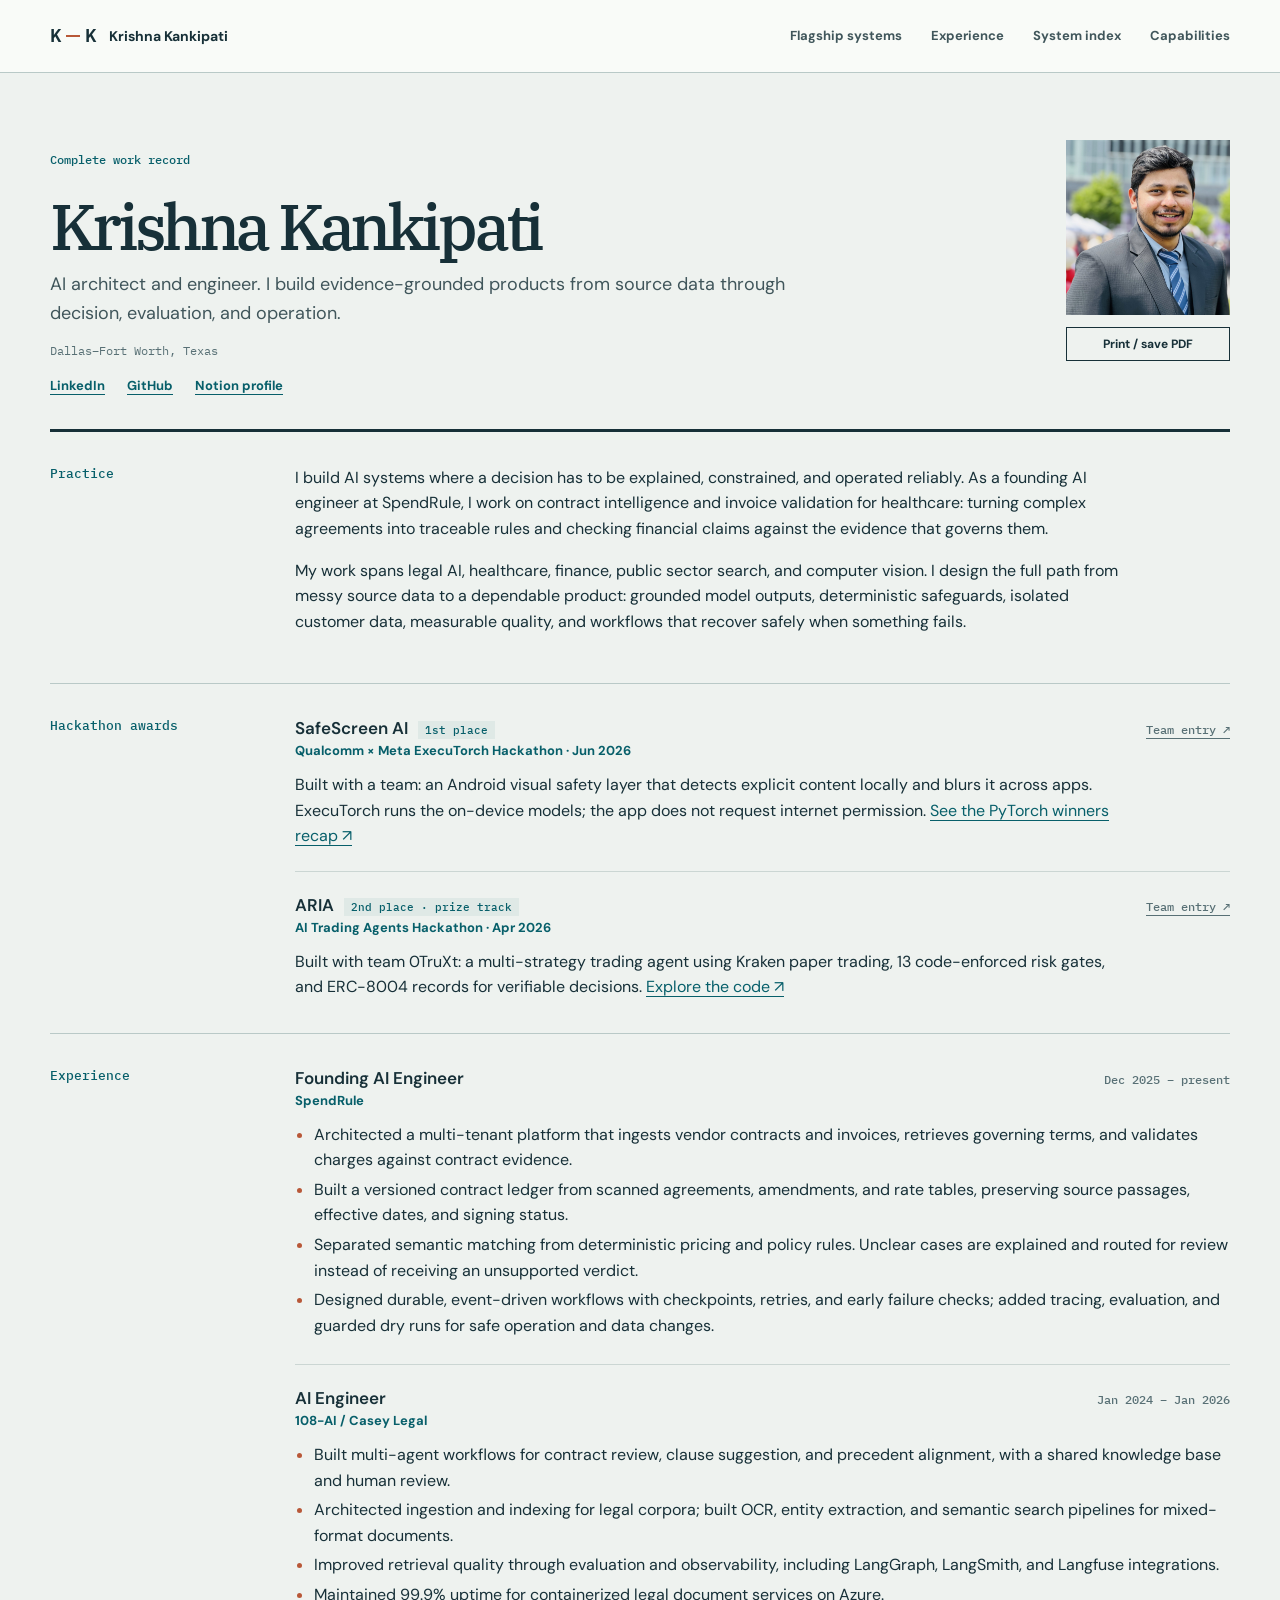
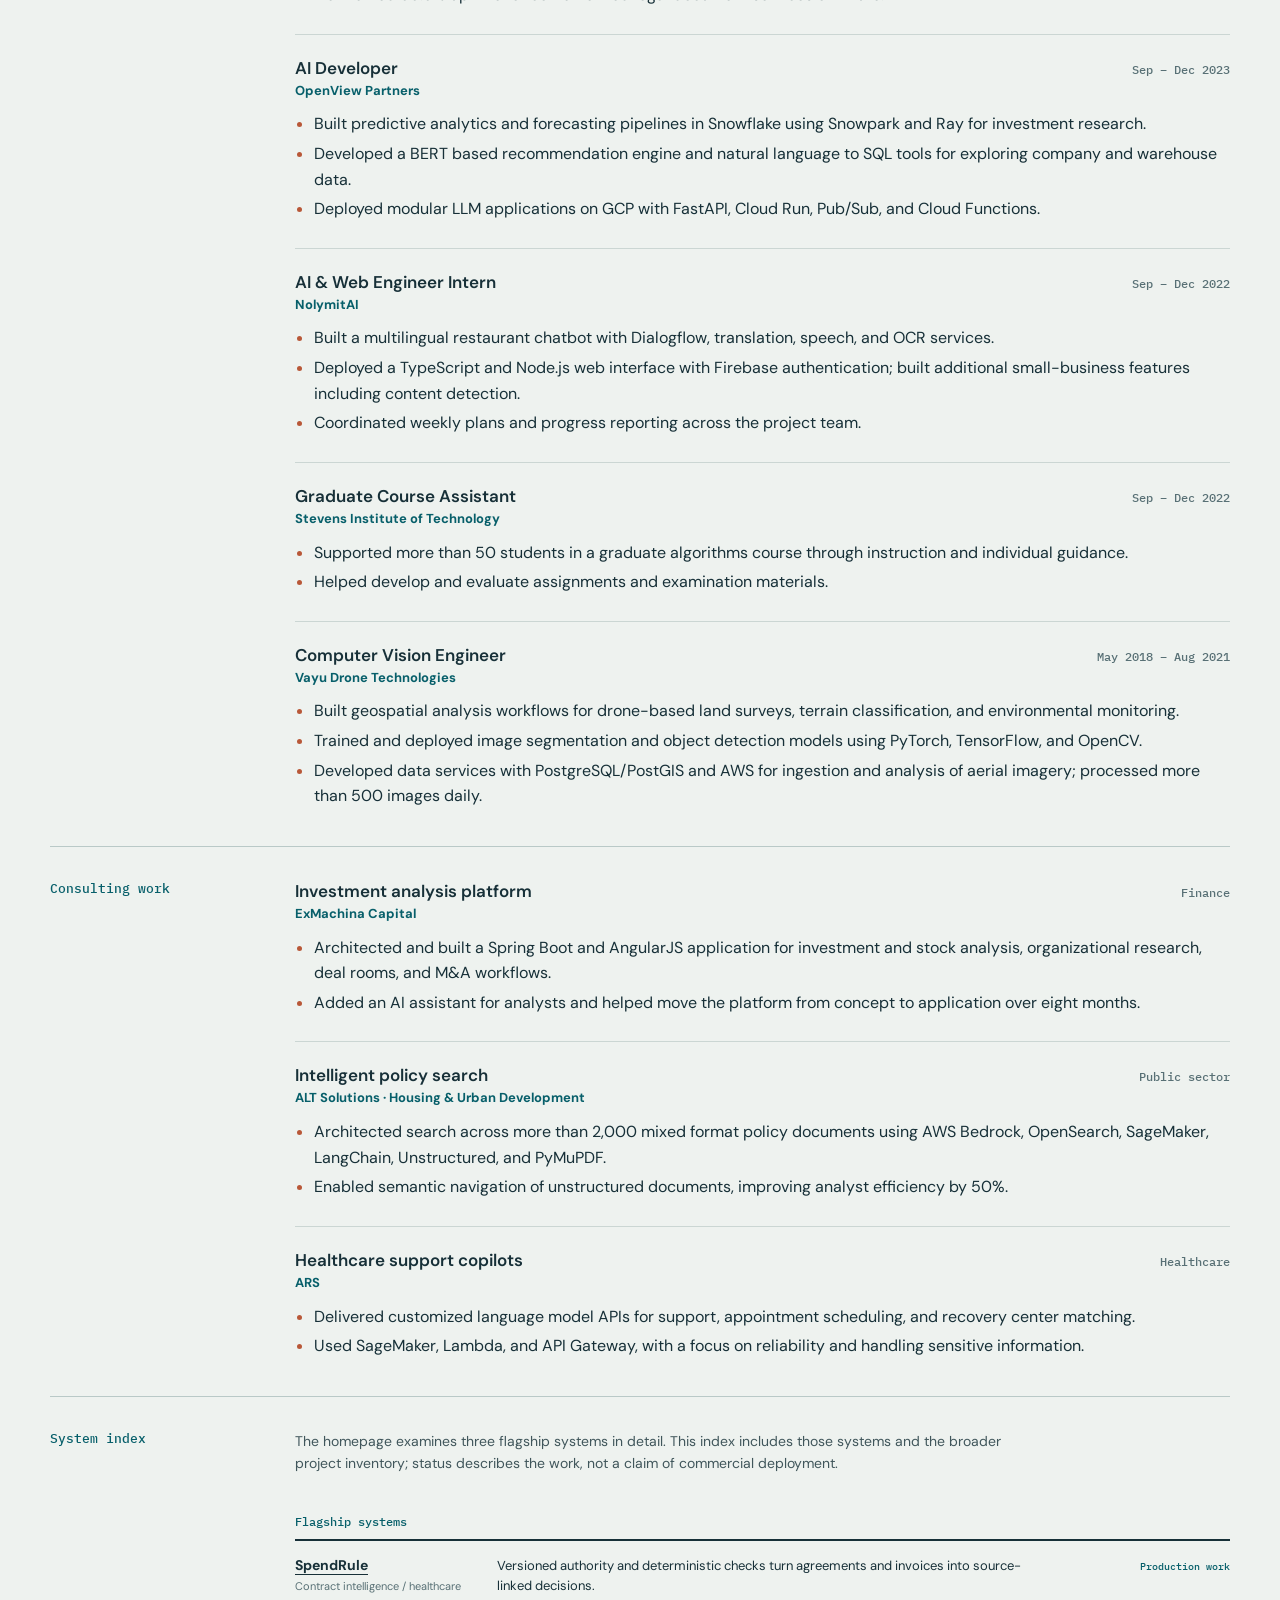
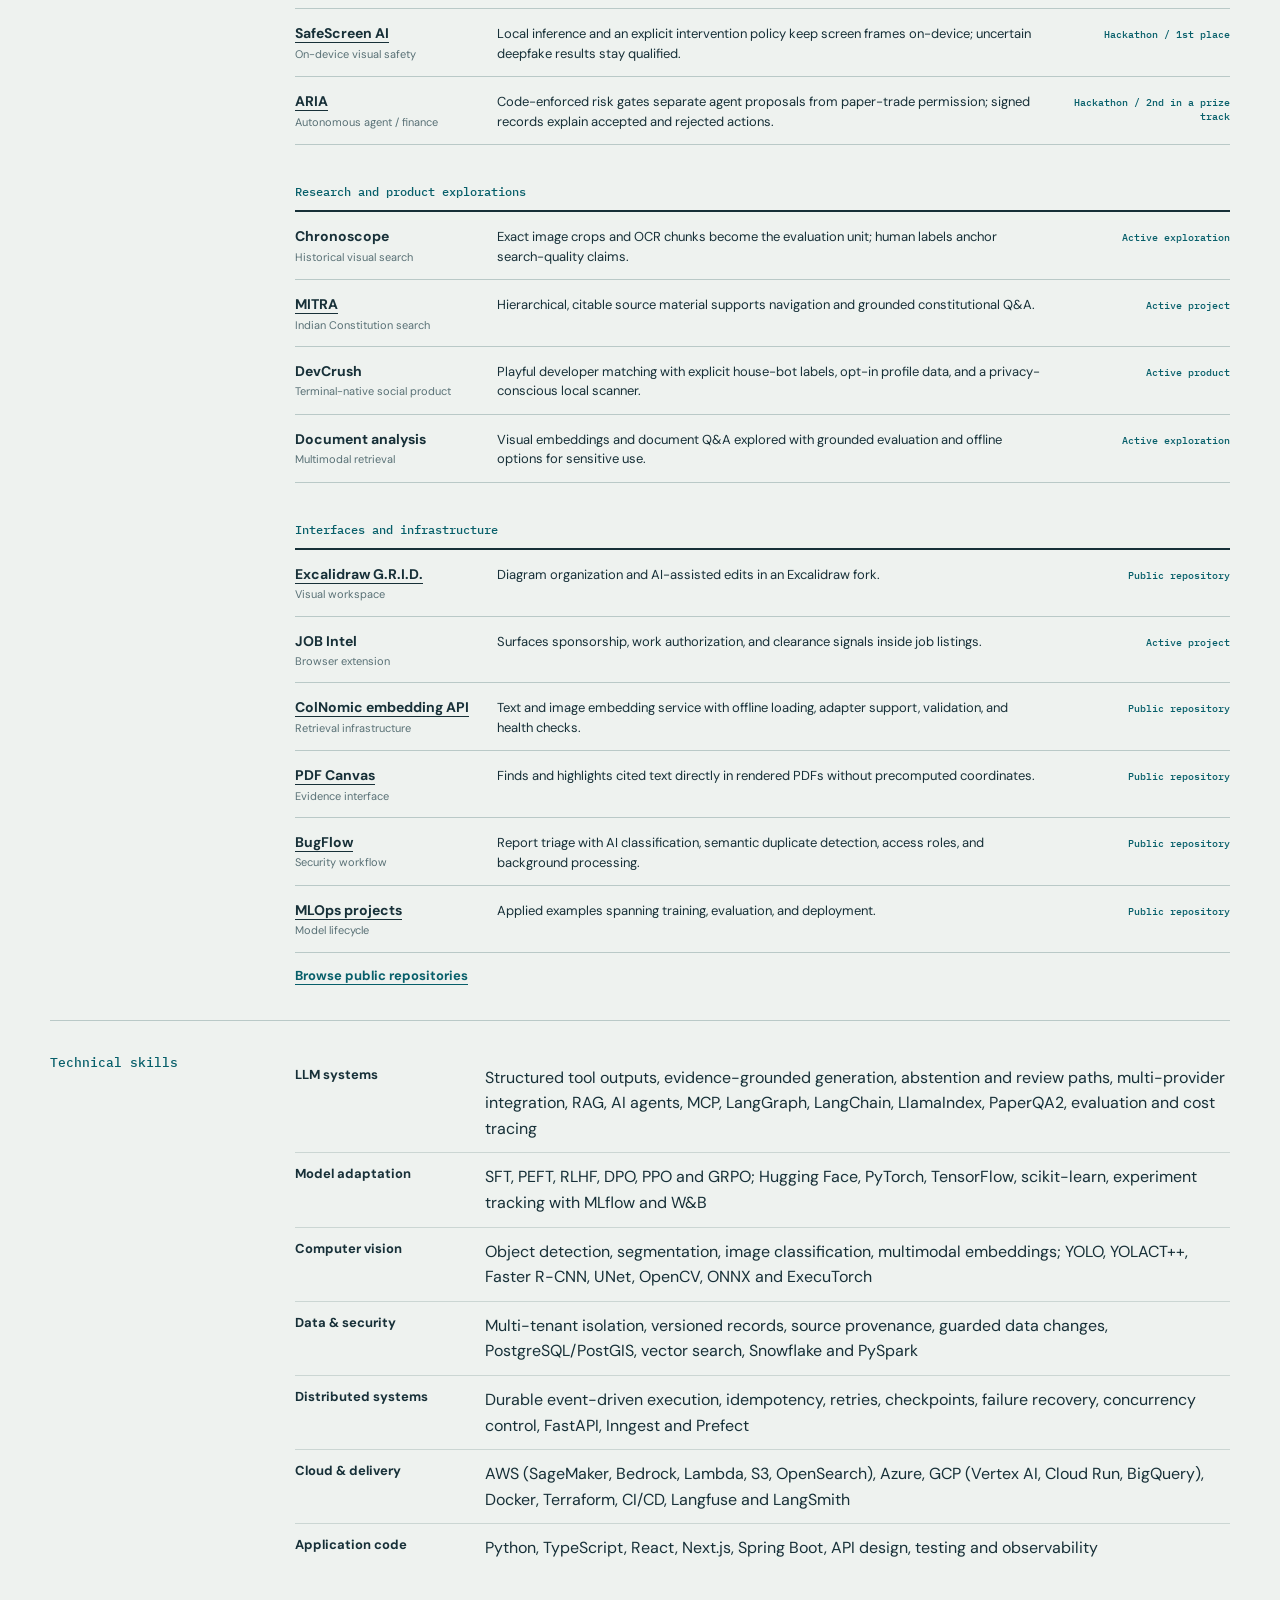
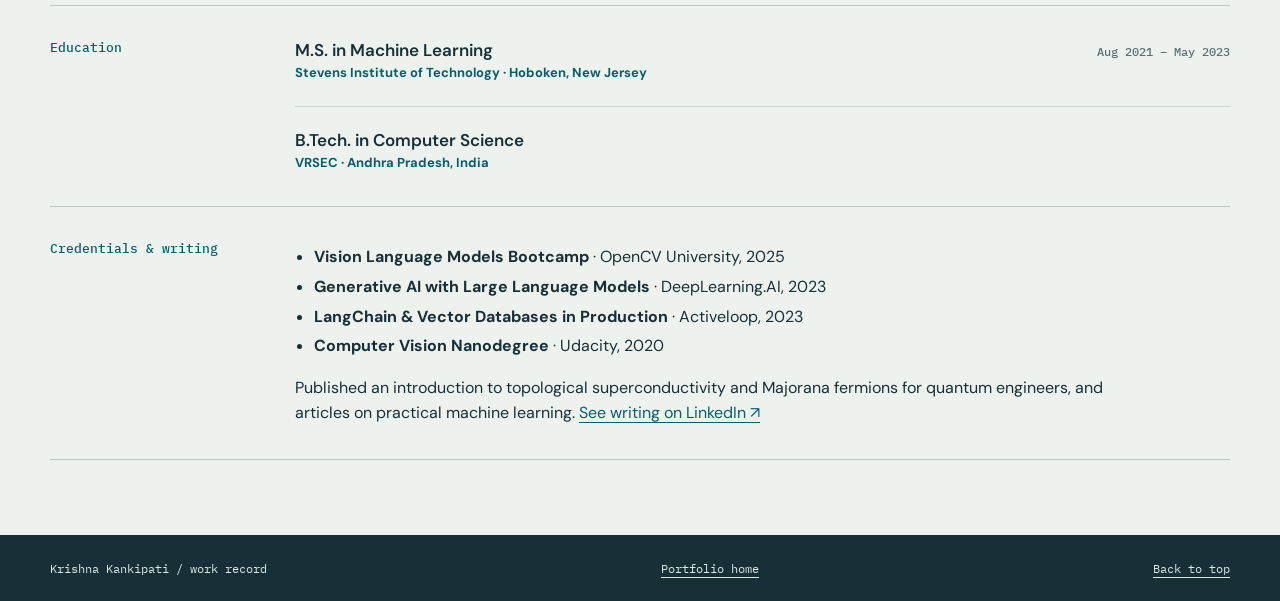
==== cv.html @ 7d02ada3 "Redesign portfolio as AI systems dossiers" ====
<!doctype html>
<html lang="en">
<head>
  <meta charset="utf-8"><meta name="viewport" content="width=device-width,initial-scale=1">
  <meta name="description" content="Krishna Kankipati — complete work record: experience, systems, skills, and education.">
  <title>Krishna Kankipati — work record</title>
  <link rel="icon" href="assets/favicon.svg" type="image/svg+xml">
  <link rel="preconnect" href="https://fonts.googleapis.com"><link rel="preconnect" href="https://fonts.gstatic.com" crossorigin>
  <link href="https://fonts.googleapis.com/css2?family=DM+Sans:wght@400;500;600;700&family=IBM+Plex+Mono:wght@400;500;600&family=IBM+Plex+Serif:wght@400;500;600&display=swap" rel="stylesheet">
  <link rel="stylesheet" href="styles.css">
</head>
<body class="site-cv">
  <a class="skip-link" href="#main">Skip to record</a>
  <header class="site-header"><div class="container header-row"><a class="site-mark" href="index.html" aria-label="Krishna Kankipati, home"><span class="mark-symbol">K<span class="mark-rule"></span>K</span><span>Krishna Kankipati</span></a><nav aria-label="Record navigation"><a href="index.html#systems">Flagship systems</a><a href="#experience">Experience</a><a href="#projects">System index</a><a href="#skills">Capabilities</a></nav></div></header>
  <main id="main" class="container cv">
    <header class="cv-header">
      <div class="cv-title-block"><p class="section-marker">Complete work record</p><h1>Krishna Kankipati</h1><p class="cv-subtitle">AI architect and engineer. I build evidence-grounded products from source data through decision, evaluation, and operation.</p><p class="location">Dallas–Fort Worth, Texas</p></div>
      <div class="cv-identity"><img class="portrait" src="assets/krishna-headshot.jpg" alt="Krishna Kankipati" width="1311" height="1400"><button class="print-button" type="button" onclick="window.print()">Print / save PDF</button></div>
      <div class="contact-links" aria-label="Profile links"><a href="https://www.linkedin.com/in/krishnacse/" target="_blank" rel="noopener noreferrer">LinkedIn</a><a href="https://github.com/Krishna2709" target="_blank" rel="noopener noreferrer">GitHub</a><a href="https://sharp-orbit-352.notion.site/Hi-there-I-am-Krishna-Kankipati-265320b3ca8d81618759cb94e03307bf" target="_blank" rel="noopener noreferrer">Notion profile</a></div>
    </header>
    <section class="cv-section summary" aria-labelledby="profile-heading"><h2 id="profile-heading">Practice</h2><div class="section-body"><p>I build AI systems where a decision has to be explained, constrained, and operated reliably. As a founding AI engineer at SpendRule, I work on contract intelligence and invoice validation for healthcare: turning complex agreements into traceable rules and checking financial claims against the evidence that governs them.</p><p>My work spans legal AI, healthcare, finance, public sector search, and computer vision. I design the full path from messy source data to a dependable product: grounded model outputs, deterministic safeguards, isolated customer data, measurable quality, and workflows that recover safely when something fails.</p></div></section>
    <section class="cv-section" id="awards" aria-labelledby="awards-heading"><h2 id="awards-heading">Hackathon awards</h2><div class="section-body">
      <article class="entry award"><div class="entry-head"><div><h3>SafeScreen AI <span class="award-rank">1st place</span></h3><p class="organization">Qualcomm × Meta ExecuTorch Hackathon · Jun 2026</p></div><a class="entry-type" href="https://lablab.ai/ai-hackathons/qualcomm-x-meta-executorch-hackathon/safescreen-ai" target="_blank" rel="noopener noreferrer">Team entry ↗</a></div><p>Built with a team: an Android visual safety layer that detects explicit content locally and blurs it across apps. ExecuTorch runs the on-device models; the app does not request internet permission. <a href="https://pytorch.org/blog/building-the-future-of-on-device-ai-at-the-executorch-hackathon/" target="_blank" rel="noopener noreferrer">See the PyTorch winners recap ↗</a></p></article>
      <article class="entry award"><div class="entry-head"><div><h3>ARIA <span class="award-rank">2nd place · prize track</span></h3><p class="organization">AI Trading Agents Hackathon · Apr 2026</p></div><a class="entry-type" href="https://lablab.ai/ai-hackathons/ai-trading-agents/0truxt" target="_blank" rel="noopener noreferrer">Team entry ↗</a></div><p>Built with team 0TruXt: a multi-strategy trading agent using Kraken paper trading, 13 code-enforced risk gates, and ERC-8004 records for verifiable decisions. <a href="https://github.com/Krishna2709/project-aria" target="_blank" rel="noopener noreferrer">Explore the code ↗</a></p></article>
    </div></section>
    <section class="cv-section" id="experience" aria-labelledby="experience-heading"><h2 id="experience-heading">Experience</h2><div class="section-body">
      <article class="entry"><div class="entry-head"><div><h3>Founding AI Engineer</h3><p class="organization">SpendRule</p></div><time>Dec 2025 – present</time></div><ul><li>Architected a multi-tenant platform that ingests vendor contracts and invoices, retrieves governing terms, and validates charges against contract evidence.</li><li>Built a versioned contract ledger from scanned agreements, amendments, and rate tables, preserving source passages, effective dates, and signing status.</li><li>Separated semantic matching from deterministic pricing and policy rules. Unclear cases are explained and routed for review instead of receiving an unsupported verdict.</li><li>Designed durable, event-driven workflows with checkpoints, retries, and early failure checks; added tracing, evaluation, and guarded dry runs for safe operation and data changes.</li></ul></article>
      <article class="entry"><div class="entry-head"><div><h3>AI Engineer</h3><p class="organization">108-AI / Casey Legal</p></div><time>Jan 2024 – Jan 2026</time></div><ul><li>Built multi-agent workflows for contract review, clause suggestion, and precedent alignment, with a shared knowledge base and human review.</li><li>Architected ingestion and indexing for legal corpora; built OCR, entity extraction, and semantic search pipelines for mixed-format documents.</li><li>Improved retrieval quality through evaluation and observability, including LangGraph, LangSmith, and Langfuse integrations.</li><li>Maintained 99.9% uptime for containerized legal document services on Azure.</li></ul></article>
      <article class="entry"><div class="entry-head"><div><h3>AI Developer</h3><p class="organization">OpenView Partners</p></div><time>Sep – Dec 2023</time></div><ul><li>Built predictive analytics and forecasting pipelines in Snowflake using Snowpark and Ray for investment research.</li><li>Developed a BERT based recommendation engine and natural language to SQL tools for exploring company and warehouse data.</li><li>Deployed modular LLM applications on GCP with FastAPI, Cloud Run, Pub/Sub, and Cloud Functions.</li></ul></article>
      <article class="entry"><div class="entry-head"><div><h3>AI &amp; Web Engineer Intern</h3><p class="organization">NolymitAI</p></div><time>Sep – Dec 2022</time></div><ul><li>Built a multilingual restaurant chatbot with Dialogflow, translation, speech, and OCR services.</li><li>Deployed a TypeScript and Node.js web interface with Firebase authentication; built additional small-business features including content detection.</li><li>Coordinated weekly plans and progress reporting across the project team.</li></ul></article>
      <article class="entry"><div class="entry-head"><div><h3>Graduate Course Assistant</h3><p class="organization">Stevens Institute of Technology</p></div><time>Sep – Dec 2022</time></div><ul><li>Supported more than 50 students in a graduate algorithms course through instruction and individual guidance.</li><li>Helped develop and evaluate assignments and examination materials.</li></ul></article>
      <article class="entry"><div class="entry-head"><div><h3>Computer Vision Engineer</h3><p class="organization">Vayu Drone Technologies</p></div><time>May 2018 – Aug 2021</time></div><ul><li>Built geospatial analysis workflows for drone-based land surveys, terrain classification, and environmental monitoring.</li><li>Trained and deployed image segmentation and object detection models using PyTorch, TensorFlow, and OpenCV.</li><li>Developed data services with PostgreSQL/PostGIS and AWS for ingestion and analysis of aerial imagery; processed more than 500 images daily.</li></ul></article>
    </div></section>
    <section class="cv-section" id="consulting" aria-labelledby="consulting-heading"><h2 id="consulting-heading">Consulting work</h2><div class="section-body">
      <article class="entry"><div class="entry-head"><div><h3>Investment analysis platform</h3><p class="organization">ExMachina Capital</p></div><span class="entry-type">Finance</span></div><ul><li>Architected and built a Spring Boot and AngularJS application for investment and stock analysis, organizational research, deal rooms, and M&amp;A workflows.</li><li>Added an AI assistant for analysts and helped move the platform from concept to application over eight months.</li></ul></article>
      <article class="entry"><div class="entry-head"><div><h3>Intelligent policy search</h3><p class="organization">ALT Solutions · Housing &amp; Urban Development</p></div><span class="entry-type">Public sector</span></div><ul><li>Architected search across more than 2,000 mixed format policy documents using AWS Bedrock, OpenSearch, SageMaker, LangChain, Unstructured, and PyMuPDF.</li><li>Enabled semantic navigation of unstructured documents, improving analyst efficiency by 50%.</li></ul></article>
      <article class="entry"><div class="entry-head"><div><h3>Healthcare support copilots</h3><p class="organization">ARS</p></div><span class="entry-type">Healthcare</span></div><ul><li>Delivered customized language model APIs for support, appointment scheduling, and recovery center matching.</li><li>Used SageMaker, Lambda, and API Gateway, with a focus on reliability and handling sensitive information.</li></ul></article>
    </div></section>
    <section class="cv-section inventory-section" id="projects" aria-labelledby="projects-heading"><h2 id="projects-heading">System index</h2><div class="section-body"><p class="inventory-intro">The homepage examines three flagship systems in detail. This index includes those systems and the broader project inventory; status describes the work, not a claim of commercial deployment.</p>
      <div class="inventory-group"><h3>Flagship systems</h3>
        <div class="inventory-row"><div><a href="index.html#spendrule">SpendRule</a><small>Contract intelligence / healthcare</small></div><p>Versioned authority and deterministic checks turn agreements and invoices into source-linked decisions.</p><span>Production work</span></div>
        <div class="inventory-row"><div><a href="index.html#safescreen">SafeScreen AI</a><small>On-device visual safety</small></div><p>Local inference and an explicit intervention policy keep screen frames on-device; uncertain deepfake results stay qualified.</p><span>Hackathon / 1st place</span></div>
        <div class="inventory-row"><div><a href="index.html#aria">ARIA</a><small>Autonomous agent / finance</small></div><p>Code-enforced risk gates separate agent proposals from paper-trade permission; signed records explain accepted and rejected actions.</p><span>Hackathon / 2nd in a prize track</span></div>
      </div>
      <div class="inventory-group"><h3>Research and product explorations</h3>
        <div class="inventory-row"><div><strong>Chronoscope</strong><small>Historical visual search</small></div><p>Exact image crops and OCR chunks become the evaluation unit; human labels anchor search-quality claims.</p><span>Active exploration</span></div>
        <div class="inventory-row"><div><a href="https://mitra-platform.netlify.app/" target="_blank" rel="noopener noreferrer">MITRA</a><small>Indian Constitution search</small></div><p>Hierarchical, citable source material supports navigation and grounded constitutional Q&amp;A.</p><span>Active project</span></div>
        <div class="inventory-row"><div><strong>DevCrush</strong><small>Terminal-native social product</small></div><p>Playful developer matching with explicit house-bot labels, opt-in profile data, and a privacy-conscious local scanner.</p><span>Active product</span></div>
        <div class="inventory-row"><div><strong>Document analysis</strong><small>Multimodal retrieval</small></div><p>Visual embeddings and document Q&amp;A explored with grounded evaluation and offline options for sensitive use.</p><span>Active exploration</span></div>
      </div>
      <div class="inventory-group"><h3>Interfaces and infrastructure</h3>
        <div class="inventory-row"><div><a href="https://github.com/Krishna2709/excalidraw-G.R.I.D" target="_blank" rel="noopener noreferrer">Excalidraw G.R.I.D.</a><small>Visual workspace</small></div><p>Diagram organization and AI-assisted edits in an Excalidraw fork.</p><span>Public repository</span></div>
        <div class="inventory-row"><div><strong>JOB Intel</strong><small>Browser extension</small></div><p>Surfaces sponsorship, work authorization, and clearance signals inside job listings.</p><span>Active project</span></div>
        <div class="inventory-row"><div><a href="https://github.com/Krishna2709/nomic-vlm-inference" target="_blank" rel="noopener noreferrer">ColNomic embedding API</a><small>Retrieval infrastructure</small></div><p>Text and image embedding service with offline loading, adapter support, validation, and health checks.</p><span>Public repository</span></div>
        <div class="inventory-row"><div><a href="https://github.com/Krishna2709/pdf-canvas" target="_blank" rel="noopener noreferrer">PDF Canvas</a><small>Evidence interface</small></div><p>Finds and highlights cited text directly in rendered PDFs without precomputed coordinates.</p><span>Public repository</span></div>
        <div class="inventory-row"><div><a href="https://github.com/Krishna2709/BugFlow" target="_blank" rel="noopener noreferrer">BugFlow</a><small>Security workflow</small></div><p>Report triage with AI classification, semantic duplicate detection, access roles, and background processing.</p><span>Public repository</span></div>
        <div class="inventory-row"><div><a href="https://github.com/Krishna2709/MLOps-Projects" target="_blank" rel="noopener noreferrer">MLOps projects</a><small>Model lifecycle</small></div><p>Applied examples spanning training, evaluation, and deployment.</p><span>Public repository</span></div>
      </div>
      <p class="inventory-outro"><a href="https://github.com/Krishna2709?tab=repositories" target="_blank" rel="noopener noreferrer">Browse public repositories</a></p>
    </div></section>
    <section class="cv-section" id="skills" aria-labelledby="skills-heading"><h2 id="skills-heading">Technical skills</h2><div class="section-body skill-list">
      <div><h3>LLM systems</h3><p>Structured tool outputs, evidence-grounded generation, abstention and review paths, multi-provider integration, RAG, AI agents, MCP, LangGraph, LangChain, LlamaIndex, PaperQA2, evaluation and cost tracing</p></div>
      <div><h3>Model adaptation</h3><p>SFT, PEFT, RLHF, DPO, PPO and GRPO; Hugging Face, PyTorch, TensorFlow, scikit-learn, experiment tracking with MLflow and W&amp;B</p></div>
      <div><h3>Computer vision</h3><p>Object detection, segmentation, image classification, multimodal embeddings; YOLO, YOLACT++, Faster R-CNN, UNet, OpenCV, ONNX and ExecuTorch</p></div>
      <div><h3>Data &amp; security</h3><p>Multi-tenant isolation, versioned records, source provenance, guarded data changes, PostgreSQL/PostGIS, vector search, Snowflake and PySpark</p></div>
      <div><h3>Distributed systems</h3><p>Durable event-driven execution, idempotency, retries, checkpoints, failure recovery, concurrency control, FastAPI, Inngest and Prefect</p></div>
      <div><h3>Cloud &amp; delivery</h3><p>AWS (SageMaker, Bedrock, Lambda, S3, OpenSearch), Azure, GCP (Vertex AI, Cloud Run, BigQuery), Docker, Terraform, CI/CD, Langfuse and LangSmith</p></div>
      <div><h3>Application code</h3><p>Python, TypeScript, React, Next.js, Spring Boot, API design, testing and observability</p></div>
    </div></section>
    <section class="cv-section" id="education" aria-labelledby="education-heading"><h2 id="education-heading">Education</h2><div class="section-body"><article class="entry compact"><div class="entry-head"><div><h3>M.S. in Machine Learning</h3><p class="organization">Stevens Institute of Technology · Hoboken, New Jersey</p></div><time>Aug 2021 – May 2023</time></div></article><article class="entry compact"><div class="entry-head"><div><h3>B.Tech. in Computer Science</h3><p class="organization">VRSEC · Andhra Pradesh, India</p></div></div></article></div></section>
    <section class="cv-section" aria-labelledby="credentials-heading"><h2 id="credentials-heading">Credentials &amp; writing</h2><div class="section-body"><ul class="credential-list"><li><strong>Vision Language Models Bootcamp</strong> · OpenCV University, 2025</li><li><strong>Generative AI with Large Language Models</strong> · DeepLearning.AI, 2023</li><li><strong>LangChain &amp; Vector Databases in Production</strong> · Activeloop, 2023</li><li><strong>Computer Vision Nanodegree</strong> · Udacity, 2020</li></ul><p class="writing">Published an introduction to topological superconductivity and Majorana fermions for quantum engineers, and articles on practical machine learning. <a href="https://www.linkedin.com/in/krishnacse/" target="_blank" rel="noopener noreferrer">See writing on LinkedIn ↗</a></p></div></section>
  </main>
  <footer class="site-footer"><div class="container footer-row"><span>Krishna Kankipati / work record</span><a href="index.html">Portfolio home</a><a href="#main">Back to top</a></div></footer>
</body>
</html>
---- styles.css ----
:root {
  --paper: #eef2ef;
  --panel: #f9fbf8;
  --wash: #dfe9e6;
  --ink: #173038;
  --ink-soft: #40565b;
  --muted: #587075;
  --rule: #b9c9c7;
  --signal: #b85838;
  --teal: #075f6a;
  --serif: "IBM Plex Serif", Georgia, serif;
  --sans: "DM Sans", Arial, sans-serif;
  --mono: "IBM Plex Mono", monospace;
}
* { box-sizing: border-box; }
html { scroll-behavior: smooth; }
body { margin: 0; background: var(--paper); color: var(--ink); font: 16px/1.6 var(--sans); }
a { color: var(--teal); text-underline-offset: 4px; }
a:hover { text-decoration-thickness: 2px; }
a:focus-visible, button:focus-visible { outline: 3px solid var(--signal); outline-offset: 4px; }
p { max-width: 76ch; }
.container { width: min(calc(100% - 72px), 1180px); margin-inline: auto; }
.skip-link { position: absolute; top: -60px; left: 16px; z-index: 10; padding: 8px 12px; background: var(--panel); }
.skip-link:focus { top: 12px; }
.section-marker { display: inline-block; color: var(--teal); font: 500 12px/1.4 var(--mono); }
.site-header { border-bottom: 1px solid var(--rule); background: var(--panel); }
.header-row { min-height: 72px; display: flex; align-items: center; justify-content: space-between; gap: 28px; }
.site-mark { display: inline-flex; align-items: center; gap: 16px; color: var(--ink); text-decoration: none; font-size: 14px; font-weight: 700; white-space: nowrap; }
.mark-symbol { font: 600 19px/1 var(--mono); letter-spacing: -.12em; }
.mark-rule { display: inline-block; width: 14px; height: 2px; margin: 0 5px 5px 7px; background: var(--signal); }
.site-header nav { display: flex; gap: 29px; align-items: center; flex-wrap: wrap; }
.site-header nav a { color: var(--ink-soft); text-decoration: none; font-size: 13px; font-weight: 700; }
.site-header nav a:hover { color: var(--teal); text-decoration: underline; }
.site-footer { background: var(--ink); color: #dce9e5; }
.footer-row { min-height: 66px; display: flex; justify-content: space-between; align-items: center; gap: 20px; font: 12px var(--mono); }
.footer-row a { color: #dce9e5; }

/* Cover sheet */
.cover { display: grid; grid-template-columns: minmax(0, 1.6fr) minmax(255px, .62fr); gap: 100px; padding-top: 96px; padding-bottom: 102px; align-items: end; }
.cover-kicker { margin: 0 0 27px; color: var(--teal); font: 500 13px var(--mono); }
.cover-kicker span { color: var(--signal); padding: 0 8px; }
.cover h1 { max-width: 900px; margin: 0; font: 500 clamp(3.65rem, 6.4vw, 6.3rem)/1.055 var(--serif); letter-spacing: -.073em; }
.cover h1 span { color: var(--teal); }
.cover-intro { max-width: 630px; margin: 34px 0 0; font-size: clamp(1.15rem, 1.7vw, 1.35rem); line-height: 1.52; color: var(--ink-soft); }
.cover-links { display: flex; gap: 26px; flex-wrap: wrap; align-items: center; margin-top: 34px; font-size: 13px; font-weight: 700; }
.cover-links .primary-link { display: inline-flex; gap: 28px; align-items: center; justify-content: space-between; padding: 12px 15px; background: var(--ink); color: white; text-decoration: none; }
.cover-links .primary-link:hover { background: var(--teal); }
.cover-identity { border-top: 3px solid var(--signal); padding-top: 12px; }
.cover-identity img { display: block; width: 100%; height: 294px; object-fit: cover; object-position: center 30%; }
.identity-caption { display: grid; grid-template-columns: 1fr 1.2fr; column-gap: 12px; padding-top: 16px; border-top: 1px solid var(--rule); margin-top: 12px; }
.identity-caption span { font: 500 11px/1.4 var(--mono); color: var(--teal); }
.identity-caption strong { font: 600 14px/1.35 var(--sans); }
.identity-caption p { grid-column: 2; margin: 4px 0 0; color: var(--muted); font-size: 12px; }
.system-thesis { color: #f0f5f1; background: var(--ink); }
.thesis-grid { display: grid; grid-template-columns: 1fr 1fr; gap: 80px; padding-top: 64px; padding-bottom: 68px; }
.system-thesis .section-marker { color: #88c6c9; }
.thesis-lead h2 { margin: 18px 0 0; font: 500 clamp(1.8rem, 2.6vw, 2.6rem)/1.17 var(--serif); letter-spacing: -.04em; }
.thesis-detail p { margin: 0 0 32px; max-width: 520px; color: #d1e1dd; }
.trace-line { display: flex; gap: 0; flex-wrap: wrap; align-items: center; }
.trace-line span { display: flex; align-items: center; color: #bde0db; font: 500 11px/1.4 var(--mono); }
.trace-line span:not(:last-child)::after { content: "→"; margin: 0 10px; color: #e38e6a; }

/* System dossiers */
.systems { padding-top: 106px; padding-bottom: 86px; }
.section-heading { display: grid; grid-template-columns: 1.35fr .65fr; gap: 110px; align-items: end; margin-bottom: 48px; }
.section-heading h2, .notebook h2, .method h2, .closing h2 { margin: 14px 0 0; font: 500 clamp(2.4rem, 4vw, 4.1rem)/1.13 var(--serif); letter-spacing: -.055em; }
.section-heading > p { margin: 0 0 4px; color: var(--ink-soft); font-size: 15px; }
.dossier { border-top: 2px solid var(--ink); padding: 27px 0 53px; }
.dossier-heading { display: grid; grid-template-columns: 280px 1fr; gap: 38px; align-items: start; margin-bottom: 31px; }
.dossier-id { display: flex; align-items: center; gap: 12px; padding-top: 4px; color: var(--teal); font: 500 12px/1.45 var(--mono); }
.dossier-glyph { display: inline-flex; align-items: center; justify-content: center; width: 25px; height: 25px; border: 1px solid var(--teal); font: 16px/1 var(--sans); flex: none; }
.dossier-heading h3 { margin: 0; font: 500 clamp(2.7rem, 4vw, 4rem)/1 var(--serif); letter-spacing: -.07em; }
.dossier-heading p { margin: 10px 0 0; max-width: 600px; color: var(--ink-soft); font: 500 clamp(1.15rem, 1.8vw, 1.5rem)/1.35 var(--serif); }
.dossier-body { display: grid; grid-template-columns: minmax(0, 1.12fr) minmax(350px, .88fr); gap: 58px; }
.dossier-story { border-top: 1px solid var(--rule); }
.anatomy-item { display: grid; grid-template-columns: 140px 1fr; gap: 22px; padding: 17px 0 19px; border-bottom: 1px solid var(--rule); }
.anatomy-item h4, .dossier-bottom h4 { margin: 2px 0 0; color: var(--teal); font: 500 12px/1.5 var(--mono); }
.anatomy-item p, .dossier-bottom p { margin: 0; font-size: 15px; line-height: 1.62; }
.system-figure { margin: 0; border: 1px solid var(--rule); background: var(--wash); padding: 20px 22px 18px; align-self: start; }
.system-figure figcaption { display: flex; justify-content: space-between; gap: 15px; border-bottom: 1px solid var(--rule); padding-bottom: 11px; color: var(--teal); font: 600 12px/1.4 var(--mono); }
.system-figure figcaption span { color: var(--ink-soft); font-weight: 400; text-align: right; }
.map { display: flex; flex-direction: column; align-items: center; padding: 19px 0 10px; font: 500 12px/1.4 var(--mono); }
.map-inputs, .map-output { display: flex; justify-content: center; gap: 7px; width: 100%; }
.map-inputs span, .map-output span, .map-stage { display: block; padding: 9px 10px; background: var(--panel); border: 1px solid #a8bfbd; text-align: center; }
.map-inputs span { flex: 1; }
.map-stage { min-width: 70%; }
.map-stage.emph { color: #f7fbf9; background: var(--teal); border-color: var(--teal); }
.map-output span { flex: 1; }
.map-output span:last-child { border-color: #c58b74; color: #8f4028; }
.map-connector { width: 1px; height: 19px; background: var(--teal); position: relative; }
.map-connector::after { content: ""; position: absolute; bottom: 0; left: -3px; border: 4px solid transparent; border-top-color: var(--teal); transform: translateY(7px); }
.map-foot { border-top: 1px solid var(--rule); padding-top: 10px; margin: 7px 0 0; color: var(--ink-soft); font: 11px/1.5 var(--mono); }
.dossier-bottom { display: grid; grid-template-columns: 1fr 1fr; gap: 58px; margin: 29px 0 0 318px; padding-top: 17px; border-top: 2px solid var(--signal); }
.dossier-bottom h4 { margin-bottom: 8px; }
.dossier-bottom a { font-weight: 700; white-space: nowrap; }
.inventory-link { margin: 0; padding: 23px 0 0; border-top: 1px solid var(--rule); font-size: 14px; }
.inventory-link a { font-weight: 700; }

/* Research sheet, method and closing */
.notebook { background: #d8e4e1; border-top: 1px solid var(--rule); border-bottom: 1px solid var(--rule); }
.notebook-grid { display: grid; grid-template-columns: 1fr .8fr; gap: 90px; align-items: center; padding-top: 87px; padding-bottom: 92px; }
.notebook h2 { max-width: 650px; margin-bottom: 26px; }
.notebook-intro p { margin: 0 0 16px; color: var(--ink-soft); }
.notebook-intro > a { font-size: 13px; font-weight: 700; }
.evidence-sheet { background: var(--panel); border: 1px solid #8faeab; box-shadow: 8px 8px 0 #afc9c3; padding: 21px 22px 0; transform: rotate(-1deg); }
.sheet-top { display: flex; justify-content: space-between; gap: 15px; padding-bottom: 12px; border-bottom: 2px solid var(--ink); color: var(--teal); font: 500 11px/1.4 var(--mono); }
.sheet-question { font: 500 1.58rem/1.2 var(--serif); padding: 24px 0 17px; }
.sheet-row { display: grid; grid-template-columns: 105px 1fr; gap: 12px; border-top: 1px solid var(--rule); padding: 14px 0; font-size: 13px; }
.sheet-row span { color: var(--teal); font: 500 11px/1.4 var(--mono); }
.sheet-row del { color: #7d8e8e; }
.sheet-row strong { font-weight: 600; }
.sheet-row.selected { color: var(--teal); }
.sheet-bottom { margin: 13px -22px 0; padding: 13px 22px; background: var(--ink); color: white; font: 11px/1.5 var(--mono); }
.method { padding-top: 100px; padding-bottom: 105px; }
.method-intro { display: grid; grid-template-columns: 230px 1fr; gap: 40px; align-items: start; margin-bottom: 40px; }
.method h2 { margin-top: -8px; max-width: 760px; }
.method-list { border-top: 2px solid var(--ink); }
.method-list > div { display: grid; grid-template-columns: minmax(210px, .75fr) minmax(0, 1.2fr) minmax(150px, .55fr); gap: 30px; padding: 23px 0; border-bottom: 1px solid var(--rule); align-items: baseline; }
.method-list h3 { margin: 0; font: 500 1.3rem/1.3 var(--serif); }
.method-list p { margin: 0; color: var(--ink-soft); font-size: 14px; }
.method-list span { color: var(--teal); font: 500 11px/1.5 var(--mono); }
.closing { background: var(--wash); border-top: 1px solid var(--rule); }
.closing-grid { display: grid; grid-template-columns: 1fr 1fr; gap: 90px; padding-top: 91px; padding-bottom: 98px; }
.closing h2 { max-width: 560px; }
.closing-grid > div:last-child p { margin: 0 0 18px; color: var(--ink-soft); }
.closing-links { display: flex; gap: 14px 26px; flex-wrap: wrap; margin-top: 30px; font-size: 13px; font-weight: 700; }

/* Work record */
.cv { padding-top: 67px; padding-bottom: 75px; }
.cv-header { display: grid; grid-template-columns: 1fr 164px; gap: 15px 45px; border-bottom: 3px solid var(--ink); padding-bottom: 32px; }
.cv-title-block h1 { margin: 12px 0 10px; font: 500 clamp(2.9rem, 5vw, 4.6rem)/1.05 var(--serif); letter-spacing: -.065em; }
.cv-subtitle { max-width: 740px; margin: 0 0 15px; font-size: 18px; color: var(--ink-soft); }
.location { margin: 0; color: var(--muted); font: 12px var(--mono); }
.cv-identity { display: flex; flex-direction: column; gap: 12px; align-items: stretch; }
.portrait { display: block; width: 100%; height: 175px; object-fit: cover; object-position: center 30%; }
.print-button { border: 1px solid var(--ink); background: transparent; color: var(--ink); padding: 8px; font: 700 12px var(--sans); cursor: pointer; }
.print-button:hover { background: var(--ink); color: white; }
.contact-links { display: flex; gap: 22px; flex-wrap: wrap; grid-column: 1 / -1; font-size: 13px; font-weight: 700; }
.cv-section { display: grid; grid-template-columns: 195px minmax(0, 1fr); gap: 50px; padding: 33px 0; border-bottom: 1px solid var(--rule); scroll-margin-top: 20px; }
.cv-section > h2 { margin: 0; font: 500 13px/1.4 var(--mono); color: var(--teal); }
.section-body > p:first-child { margin-top: 0; }
.summary .section-body { max-width: 870px; }
.entry { border-bottom: 1px solid #cbd6d3; padding-bottom: 22px; margin-bottom: 22px; break-inside: avoid; }
.entry:last-child { border: 0; padding: 0; margin: 0; }
.entry-head { display: flex; align-items: baseline; justify-content: space-between; gap: 25px; }
.entry h3 { margin: 0; font: 600 17px/1.35 var(--sans); }
.organization { margin: 1px 0 0; color: var(--teal); font-size: 13px; font-weight: 700; }
.entry time, .entry-type { flex: none; color: var(--muted); font: 500 12px/1.4 var(--mono); text-align: right; }
.entry ul { margin: 10px 0 0; padding-left: 19px; }
.entry li { margin: 4px 0; }
.entry li::marker { color: var(--signal); }
.award > p { margin: 10px 0 0; }
.award-rank { display: inline-block; padding: 2px 7px; margin-left: 6px; vertical-align: middle; background: var(--wash); color: var(--teal); font: 500 11px var(--mono); }
.skill-list > div { display: grid; grid-template-columns: 170px 1fr; gap: 20px; padding: 11px 0; border-bottom: 1px solid #cbd6d3; }
.skill-list > div:last-child { border: 0; }
.skill-list h3 { margin: 0; font-size: 13px; }
.skill-list p { margin: 0; }
.credential-list { padding-left: 19px; margin: 0 0 16px; }
.credential-list li { margin: 4px 0; }
.writing { margin-bottom: 0; }
.inventory-intro { max-width: 750px; color: var(--ink-soft); font-size: 14px; }
.inventory-group { margin-top: 30px; }
.inventory-group > h3 { margin: 0; padding: 9px 0; border-bottom: 2px solid var(--ink); color: var(--teal); font: 500 12px/1.4 var(--mono); }
.inventory-row { display: grid; grid-template-columns: 180px minmax(0, 1fr) 165px; gap: 22px; align-items: baseline; padding: 13px 0; border-bottom: 1px solid var(--rule); }
.inventory-row > div > a, .inventory-row > div > strong { display: block; color: var(--ink); font-size: 14px; font-weight: 700; }
.inventory-row small { display: block; margin-top: 2px; color: var(--muted); font-size: 11px; line-height: 1.4; }
.inventory-row p { margin: 0; font-size: 13px; line-height: 1.5; }
.inventory-row > span { color: var(--teal); font: 500 10px/1.4 var(--mono); text-align: right; }
.inventory-outro { margin-bottom: 0; font-size: 13px; font-weight: 700; }

@media (max-width: 980px) {
  .cover { gap: 52px; }
  .section-heading { gap: 50px; }
  .dossier-heading { grid-template-columns: 205px 1fr; }
  .dossier-body { gap: 32px; grid-template-columns: minmax(0, 1fr) minmax(285px, .85fr); }
  .anatomy-item { grid-template-columns: 105px 1fr; gap: 15px; }
  .dossier-bottom { margin-left: 237px; gap: 30px; }
  .notebook-grid, .closing-grid { gap: 50px; }
  .method-list > div { grid-template-columns: .75fr 1.2fr; }
  .method-list span { grid-column: 2; }
  .inventory-row { grid-template-columns: 145px 1fr 135px; gap: 15px; }
}
@media (max-width: 720px) {
  .container { width: min(calc(100% - 36px), 1180px); }
  .header-row { align-items: flex-start; padding-top: 14px; padding-bottom: 14px; min-height: 66px; }
  .site-mark { gap: 8px; }
  .site-mark > span:last-child { display: none; }
  .site-header nav { justify-content: flex-end; gap: 4px 14px; }
  .site-header nav a { font-size: 11px; }
  .cover { display: block; padding-top: 62px; padding-bottom: 63px; }
  .cover-kicker { font-size: 11px; margin-bottom: 23px; }
  .cover h1 { font-size: clamp(3.15rem, 11vw, 5rem); }
  .cover-intro { margin-top: 27px; }
  .cover-links { margin-top: 28px; gap: 13px 22px; }
  .cover-identity { margin-top: 55px; display: grid; grid-template-columns: 120px 1fr; gap: 18px; border: 0; padding: 0; }
  .cover-identity img { height: 130px; }
  .identity-caption { display: block; margin: 0; padding-top: 12px; border-top: 3px solid var(--signal); }
  .identity-caption strong { display: block; margin-top: 8px; }
  .identity-caption p { margin-top: 4px; }
  .thesis-grid, .section-heading, .notebook-grid, .closing-grid { display: block; }
  .thesis-grid { padding-top: 46px; padding-bottom: 50px; }
  .thesis-detail { margin-top: 24px; }
  .systems { padding-top: 70px; padding-bottom: 66px; }
  .section-heading { margin-bottom: 32px; }
  .section-heading > p { margin-top: 22px; }
  .dossier { padding-top: 19px; padding-bottom: 42px; }
  .dossier-heading { display: block; margin-bottom: 23px; }
  .dossier-heading > div:last-child { margin-top: 23px; }
  .dossier-heading h3 { font-size: 3.1rem; }
  .dossier-body { display: flex; flex-direction: column; gap: 25px; }
  .anatomy-item { grid-template-columns: 112px 1fr; }
  .system-figure { order: -1; width: 100%; }
  .dossier-bottom { margin: 25px 0 0; gap: 0; display: block; }
  .dossier-bottom > div + div { margin-top: 22px; }
  .notebook-grid { padding-top: 66px; padding-bottom: 71px; }
  .evidence-sheet { margin: 40px 8px 0 0; }
  .method { padding-top: 73px; padding-bottom: 75px; }
  .method-intro { display: block; }
  .method h2 { margin-top: 15px; }
  .method-list > div { display: block; }
  .method-list p { margin: 11px 0; }
  .closing-grid { padding-top: 68px; padding-bottom: 75px; }
  .closing-grid > div:last-child { margin-top: 28px; }
  .footer-row { flex-wrap: wrap; padding-top: 20px; padding-bottom: 20px; }
  .footer-row span:nth-child(2) { display: none; }
  .cv { padding-top: 45px; }
  .cv-header { grid-template-columns: 1fr 95px; gap: 15px; }
  .cv-title-block h1 { font-size: 2.7rem; }
  .cv-subtitle { font-size: 15px; }
  .portrait { height: 105px; }
  .print-button { font-size: 10px; padding: 6px; }
  .cv-section { display: block; padding: 25px 0; }
  .cv-section > h2 { margin-bottom: 18px; }
  .inventory-row { grid-template-columns: 1fr auto; gap: 5px 12px; }
  .inventory-row p { grid-column: 1 / -1; grid-row: 2; }
  .inventory-row > span { align-self: start; max-width: 120px; }
}
@media (max-width: 430px) {
  .site-header nav { gap: 3px 9px; }
  .site-header nav a { font-size: 10px; }
  .cover h1 { font-size: 3.05rem; }
  .trace-line span { margin-bottom: 5px; }
  .anatomy-item { display: block; }
  .anatomy-item h4 { margin-bottom: 7px; }
  .map { font-size: 10px; }
  .map-inputs, .map-output { gap: 4px; }
  .map-inputs span, .map-output span, .map-stage { padding: 7px 5px; }
  .cv-title-block h1 { font-size: 2.1rem; }
  .cv-header { grid-template-columns: 1fr 70px; }
  .portrait { height: 78px; }
  .entry-head { display: block; }
  .entry time, .entry-type { display: block; text-align: left; margin-top: 4px; }
  .skill-list > div { display: block; }
  .skill-list p { margin-top: 3px; }
}
@media print {
  @page { size: letter; margin: .5in; }
  html { scroll-behavior: auto; }
  body { color: #111; background: #fff; font: 9pt/1.38 Arial, sans-serif; }
  .site-header, .site-footer, .skip-link, .print-button { display: none !important; }
  .container { width: 100%; max-width: none; }
  .cv { padding: 0; }
  .cv-header { grid-template-columns: 1fr 90px; padding-bottom: 14px; }
  .cv-title-block h1 { font-size: 26pt; }
  .cv-subtitle { font-size: 9pt; }
  .portrait { height: 90px; }
  .cv-section { grid-template-columns: 115px 1fr; gap: 16px; padding: 13px 0; break-inside: auto; }
  .cv-section > h2 { font-size: 8pt; }
  .entry { padding-bottom: 9px; margin-bottom: 9px; }
  .entry h3 { font-size: 10pt; }
  .entry ul { margin-top: 5px; }
  .entry li { margin: 2px 0; }
  .inventory-group { margin-top: 15px; }
  .inventory-row { grid-template-columns: 130px 1fr 125px; gap: 9px; padding: 6px 0; break-inside: avoid; }
  .inventory-row p { font-size: 8pt; }
  .inventory-row > span, .inventory-row small { font-size: 7pt; }
  .section-marker, .entry time, .entry-type, .inventory-group > h3 { font-size: 8pt; }
  .skill-list > div { padding: 4px 0; }
  a { color: #111; text-decoration: none; }
}
@media (prefers-reduced-motion: reduce) { html { scroll-behavior: auto; } }
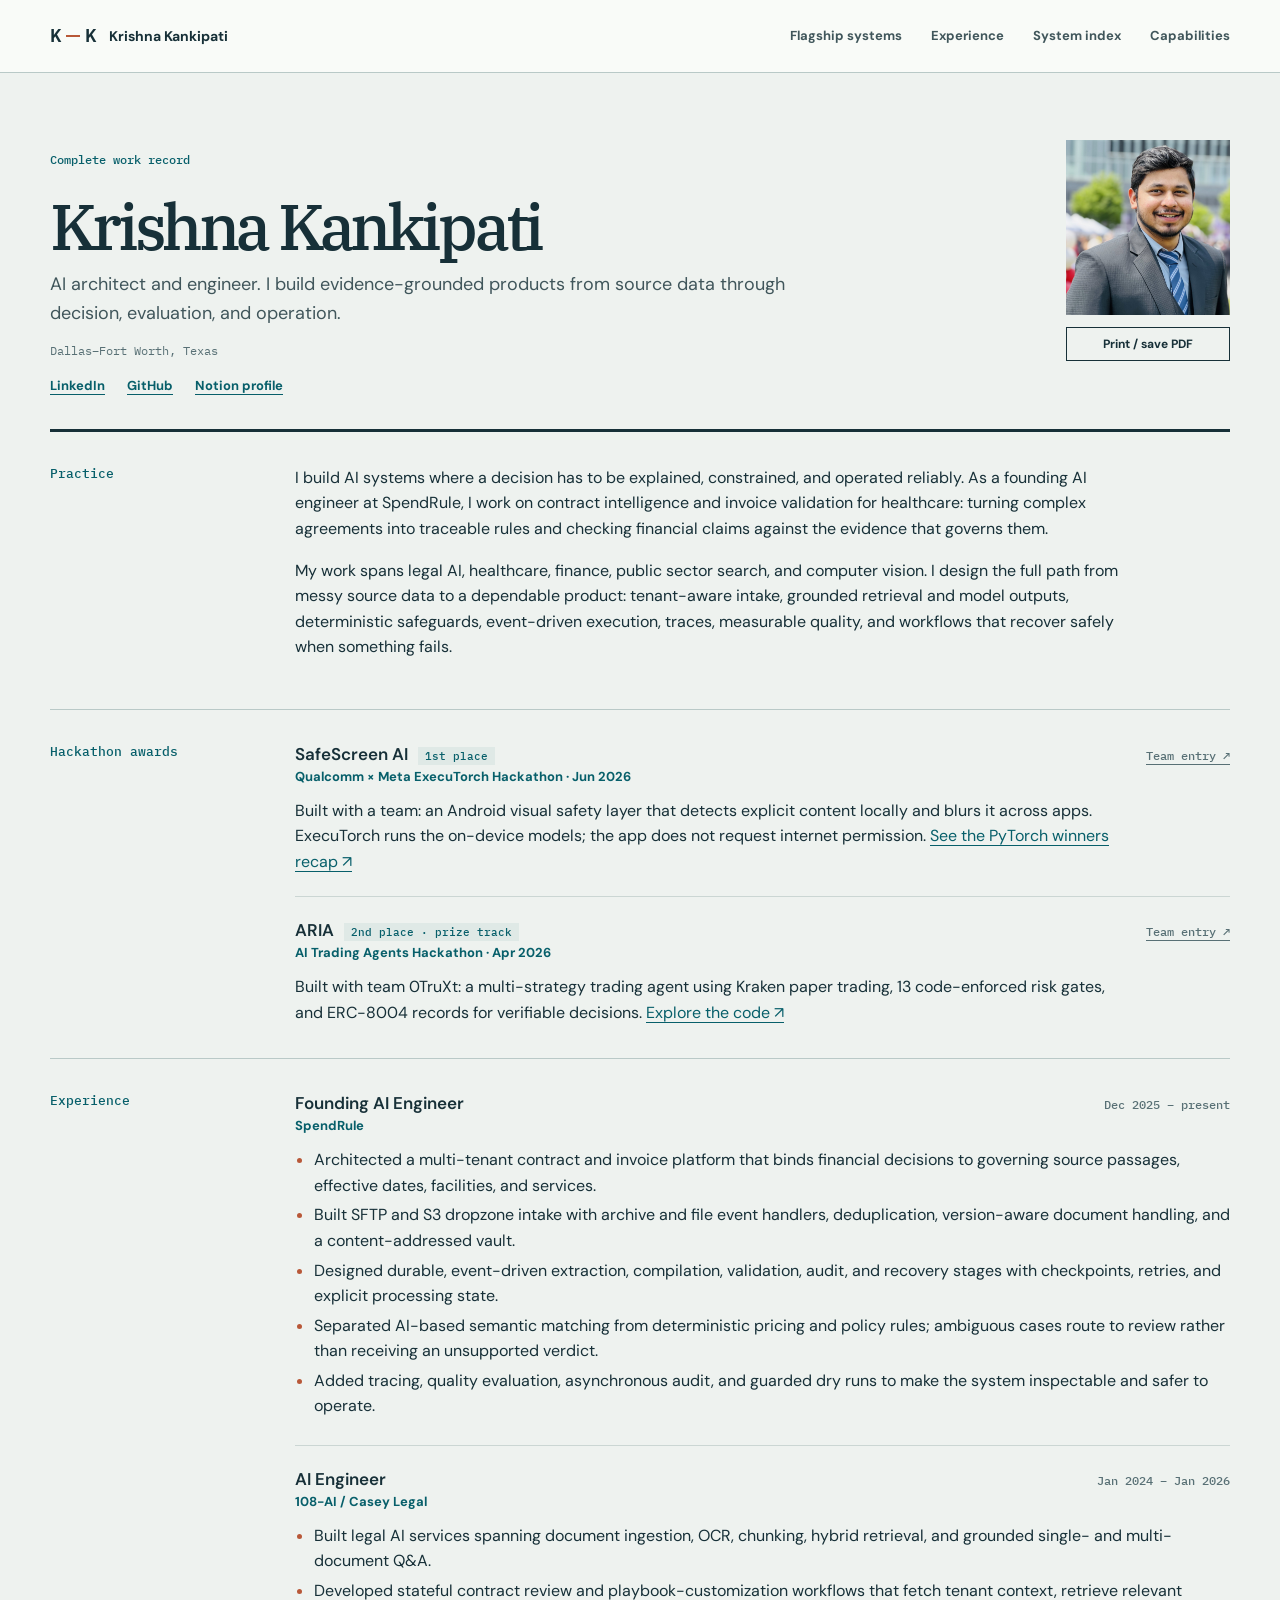
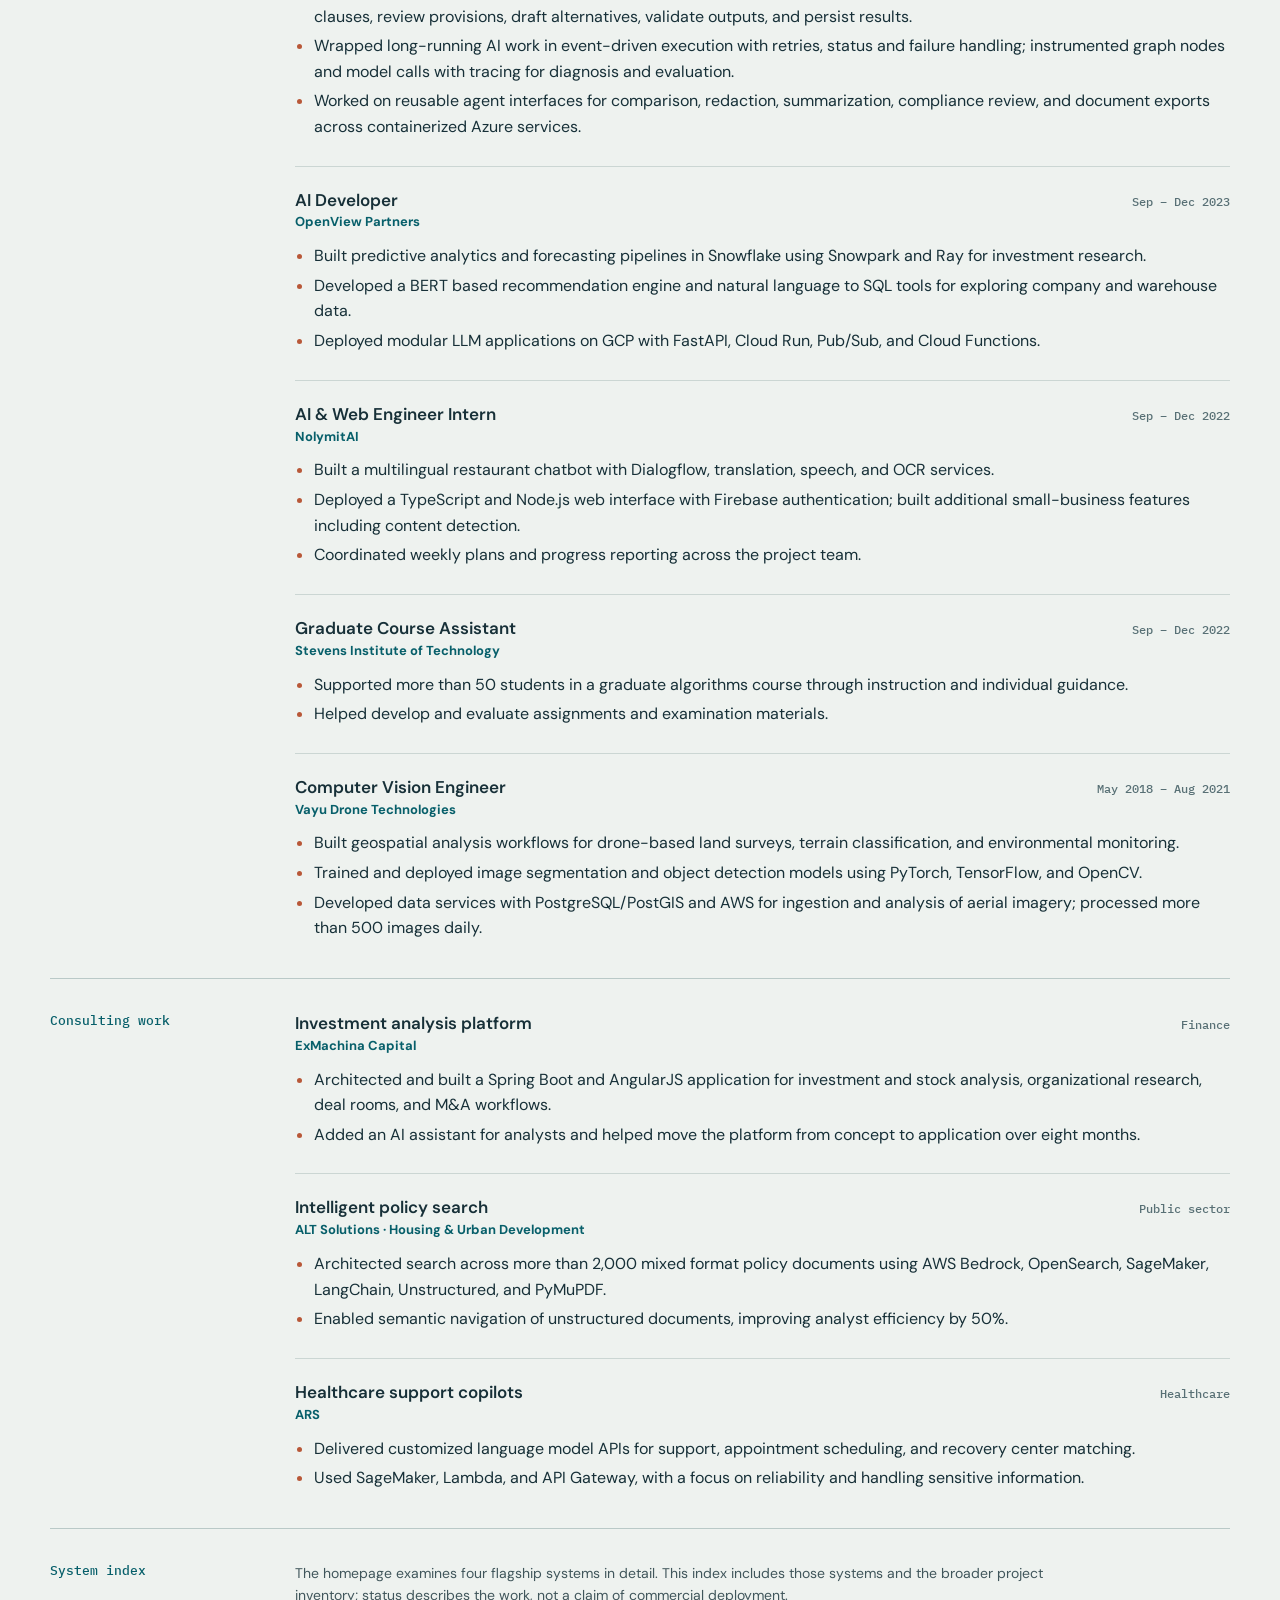
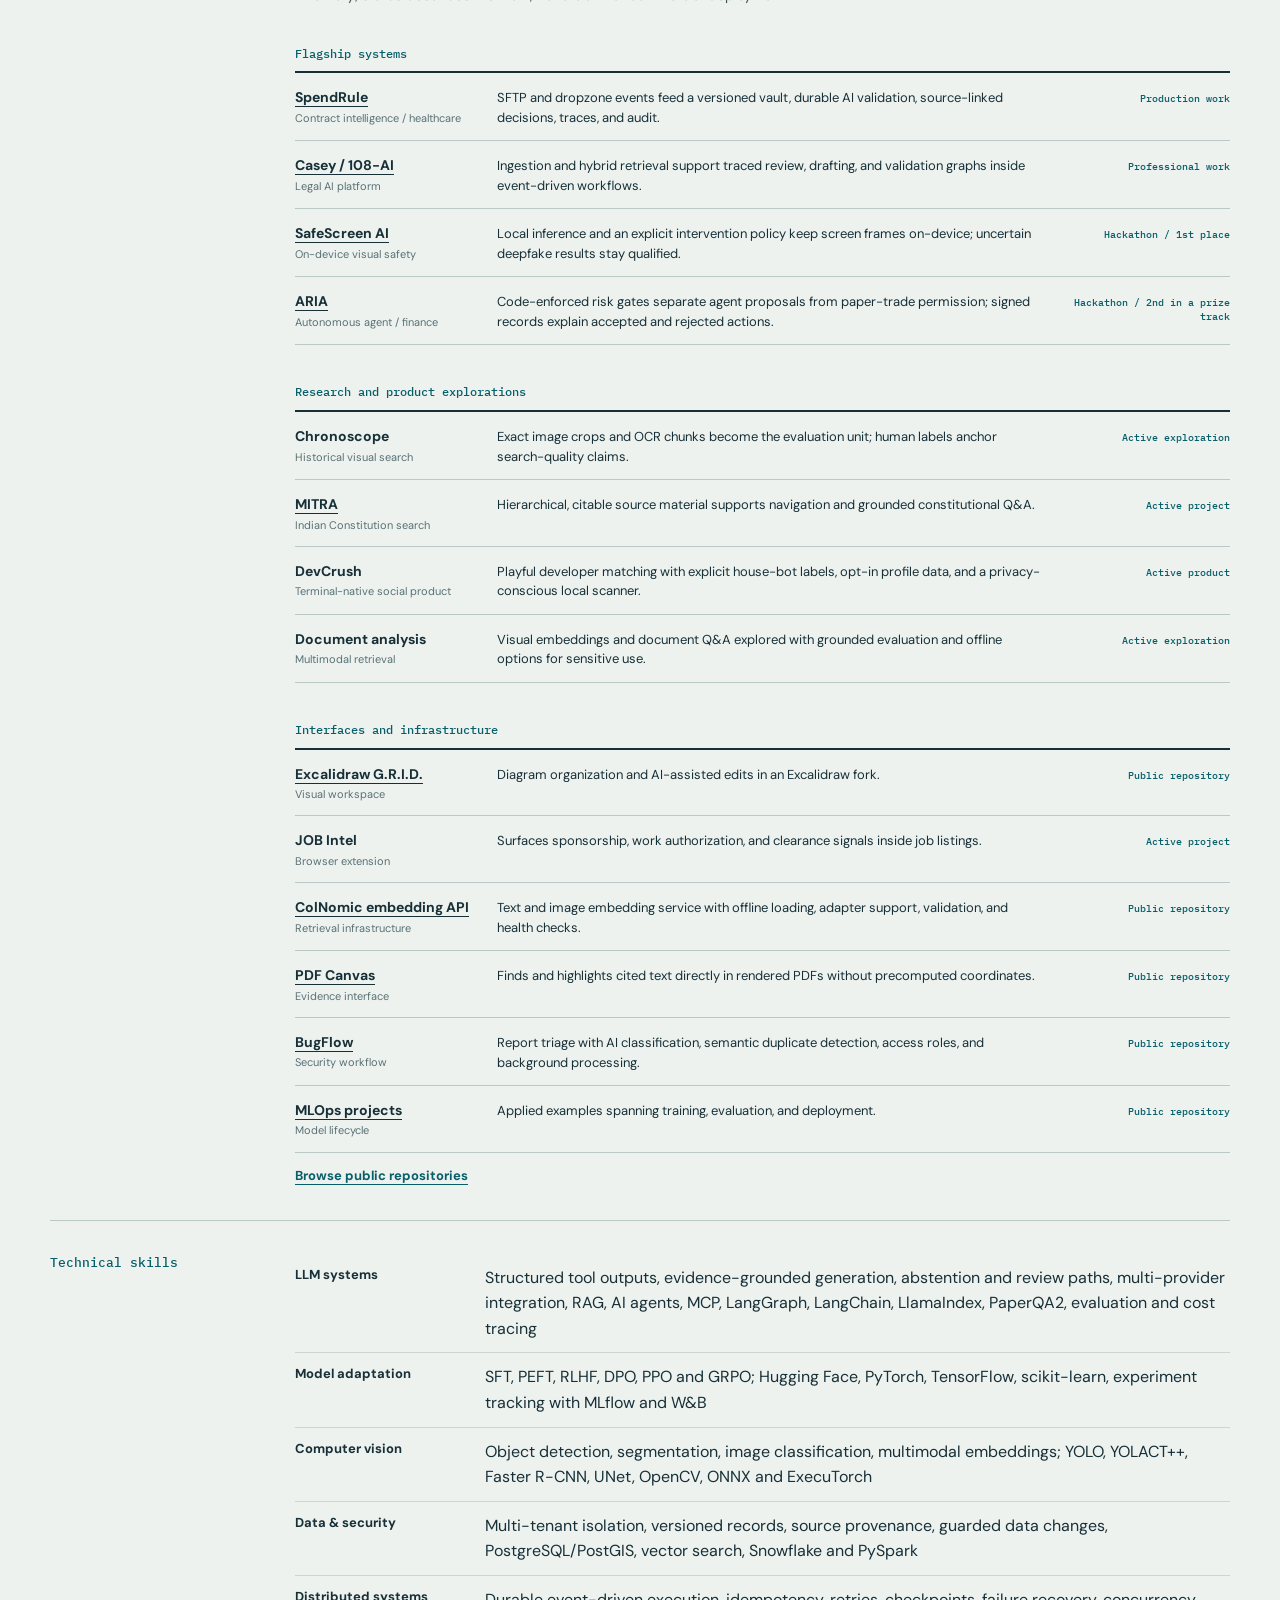
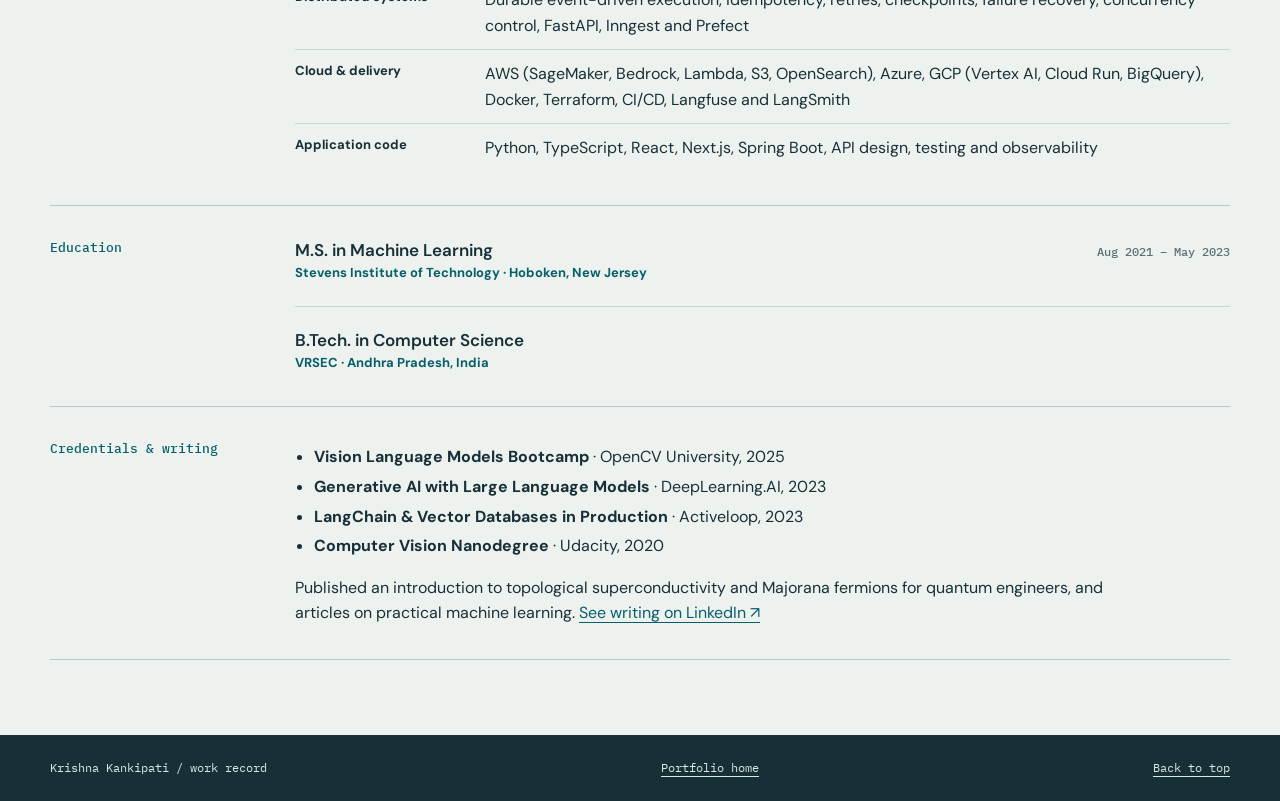
==== commit 1a669576: "Expand systems portfolio with Casey and operational AI flows" ====
--- a/cv.html
+++ b/cv.html
@@ -18,14 +18,14 @@
       <div class="cv-identity"><img class="portrait" src="assets/krishna-headshot.jpg" alt="Krishna Kankipati" width="1311" height="1400"><button class="print-button" type="button" onclick="window.print()">Print / save PDF</button></div>
       <div class="contact-links" aria-label="Profile links"><a href="https://www.linkedin.com/in/krishnacse/" target="_blank" rel="noopener noreferrer">LinkedIn</a><a href="https://github.com/Krishna2709" target="_blank" rel="noopener noreferrer">GitHub</a><a href="https://sharp-orbit-352.notion.site/Hi-there-I-am-Krishna-Kankipati-265320b3ca8d81618759cb94e03307bf" target="_blank" rel="noopener noreferrer">Notion profile</a></div>
     </header>
-    <section class="cv-section summary" aria-labelledby="profile-heading"><h2 id="profile-heading">Practice</h2><div class="section-body"><p>I build AI systems where a decision has to be explained, constrained, and operated reliably. As a founding AI engineer at SpendRule, I work on contract intelligence and invoice validation for healthcare: turning complex agreements into traceable rules and checking financial claims against the evidence that governs them.</p><p>My work spans legal AI, healthcare, finance, public sector search, and computer vision. I design the full path from messy source data to a dependable product: grounded model outputs, deterministic safeguards, isolated customer data, measurable quality, and workflows that recover safely when something fails.</p></div></section>
+    <section class="cv-section summary" aria-labelledby="profile-heading"><h2 id="profile-heading">Practice</h2><div class="section-body"><p>I build AI systems where a decision has to be explained, constrained, and operated reliably. As a founding AI engineer at SpendRule, I work on contract intelligence and invoice validation for healthcare: turning complex agreements into traceable rules and checking financial claims against the evidence that governs them.</p><p>My work spans legal AI, healthcare, finance, public sector search, and computer vision. I design the full path from messy source data to a dependable product: tenant-aware intake, grounded retrieval and model outputs, deterministic safeguards, event-driven execution, traces, measurable quality, and workflows that recover safely when something fails.</p></div></section>
     <section class="cv-section" id="awards" aria-labelledby="awards-heading"><h2 id="awards-heading">Hackathon awards</h2><div class="section-body">
       <article class="entry award"><div class="entry-head"><div><h3>SafeScreen AI <span class="award-rank">1st place</span></h3><p class="organization">Qualcomm × Meta ExecuTorch Hackathon · Jun 2026</p></div><a class="entry-type" href="https://lablab.ai/ai-hackathons/qualcomm-x-meta-executorch-hackathon/safescreen-ai" target="_blank" rel="noopener noreferrer">Team entry ↗</a></div><p>Built with a team: an Android visual safety layer that detects explicit content locally and blurs it across apps. ExecuTorch runs the on-device models; the app does not request internet permission. <a href="https://pytorch.org/blog/building-the-future-of-on-device-ai-at-the-executorch-hackathon/" target="_blank" rel="noopener noreferrer">See the PyTorch winners recap ↗</a></p></article>
       <article class="entry award"><div class="entry-head"><div><h3>ARIA <span class="award-rank">2nd place · prize track</span></h3><p class="organization">AI Trading Agents Hackathon · Apr 2026</p></div><a class="entry-type" href="https://lablab.ai/ai-hackathons/ai-trading-agents/0truxt" target="_blank" rel="noopener noreferrer">Team entry ↗</a></div><p>Built with team 0TruXt: a multi-strategy trading agent using Kraken paper trading, 13 code-enforced risk gates, and ERC-8004 records for verifiable decisions. <a href="https://github.com/Krishna2709/project-aria" target="_blank" rel="noopener noreferrer">Explore the code ↗</a></p></article>
     </div></section>
     <section class="cv-section" id="experience" aria-labelledby="experience-heading"><h2 id="experience-heading">Experience</h2><div class="section-body">
-      <article class="entry"><div class="entry-head"><div><h3>Founding AI Engineer</h3><p class="organization">SpendRule</p></div><time>Dec 2025 – present</time></div><ul><li>Architected a multi-tenant platform that ingests vendor contracts and invoices, retrieves governing terms, and validates charges against contract evidence.</li><li>Built a versioned contract ledger from scanned agreements, amendments, and rate tables, preserving source passages, effective dates, and signing status.</li><li>Separated semantic matching from deterministic pricing and policy rules. Unclear cases are explained and routed for review instead of receiving an unsupported verdict.</li><li>Designed durable, event-driven workflows with checkpoints, retries, and early failure checks; added tracing, evaluation, and guarded dry runs for safe operation and data changes.</li></ul></article>
-      <article class="entry"><div class="entry-head"><div><h3>AI Engineer</h3><p class="organization">108-AI / Casey Legal</p></div><time>Jan 2024 – Jan 2026</time></div><ul><li>Built multi-agent workflows for contract review, clause suggestion, and precedent alignment, with a shared knowledge base and human review.</li><li>Architected ingestion and indexing for legal corpora; built OCR, entity extraction, and semantic search pipelines for mixed-format documents.</li><li>Improved retrieval quality through evaluation and observability, including LangGraph, LangSmith, and Langfuse integrations.</li><li>Maintained 99.9% uptime for containerized legal document services on Azure.</li></ul></article>
+      <article class="entry"><div class="entry-head"><div><h3>Founding AI Engineer</h3><p class="organization">SpendRule</p></div><time>Dec 2025 – present</time></div><ul><li>Architected a multi-tenant contract and invoice platform that binds financial decisions to governing source passages, effective dates, facilities, and services.</li><li>Built SFTP and S3 dropzone intake with archive and file event handlers, deduplication, version-aware document handling, and a content-addressed vault.</li><li>Designed durable, event-driven extraction, compilation, validation, audit, and recovery stages with checkpoints, retries, and explicit processing state.</li><li>Separated AI-based semantic matching from deterministic pricing and policy rules; ambiguous cases route to review rather than receiving an unsupported verdict.</li><li>Added tracing, quality evaluation, asynchronous audit, and guarded dry runs to make the system inspectable and safer to operate.</li></ul></article>
+      <article class="entry"><div class="entry-head"><div><h3>AI Engineer</h3><p class="organization">108-AI / Casey Legal</p></div><time>Jan 2024 – Jan 2026</time></div><ul><li>Built legal AI services spanning document ingestion, OCR, chunking, hybrid retrieval, and grounded single- and multi-document Q&amp;A.</li><li>Developed stateful contract review and playbook-customization workflows that fetch tenant context, retrieve relevant clauses, review provisions, draft alternatives, validate outputs, and persist results.</li><li>Wrapped long-running AI work in event-driven execution with retries, status and failure handling; instrumented graph nodes and model calls with tracing for diagnosis and evaluation.</li><li>Worked on reusable agent interfaces for comparison, redaction, summarization, compliance review, and document exports across containerized Azure services.</li></ul></article>
       <article class="entry"><div class="entry-head"><div><h3>AI Developer</h3><p class="organization">OpenView Partners</p></div><time>Sep – Dec 2023</time></div><ul><li>Built predictive analytics and forecasting pipelines in Snowflake using Snowpark and Ray for investment research.</li><li>Developed a BERT based recommendation engine and natural language to SQL tools for exploring company and warehouse data.</li><li>Deployed modular LLM applications on GCP with FastAPI, Cloud Run, Pub/Sub, and Cloud Functions.</li></ul></article>
       <article class="entry"><div class="entry-head"><div><h3>AI &amp; Web Engineer Intern</h3><p class="organization">NolymitAI</p></div><time>Sep – Dec 2022</time></div><ul><li>Built a multilingual restaurant chatbot with Dialogflow, translation, speech, and OCR services.</li><li>Deployed a TypeScript and Node.js web interface with Firebase authentication; built additional small-business features including content detection.</li><li>Coordinated weekly plans and progress reporting across the project team.</li></ul></article>
       <article class="entry"><div class="entry-head"><div><h3>Graduate Course Assistant</h3><p class="organization">Stevens Institute of Technology</p></div><time>Sep – Dec 2022</time></div><ul><li>Supported more than 50 students in a graduate algorithms course through instruction and individual guidance.</li><li>Helped develop and evaluate assignments and examination materials.</li></ul></article>
@@ -36,9 +36,10 @@
       <article class="entry"><div class="entry-head"><div><h3>Intelligent policy search</h3><p class="organization">ALT Solutions · Housing &amp; Urban Development</p></div><span class="entry-type">Public sector</span></div><ul><li>Architected search across more than 2,000 mixed format policy documents using AWS Bedrock, OpenSearch, SageMaker, LangChain, Unstructured, and PyMuPDF.</li><li>Enabled semantic navigation of unstructured documents, improving analyst efficiency by 50%.</li></ul></article>
       <article class="entry"><div class="entry-head"><div><h3>Healthcare support copilots</h3><p class="organization">ARS</p></div><span class="entry-type">Healthcare</span></div><ul><li>Delivered customized language model APIs for support, appointment scheduling, and recovery center matching.</li><li>Used SageMaker, Lambda, and API Gateway, with a focus on reliability and handling sensitive information.</li></ul></article>
     </div></section>
-    <section class="cv-section inventory-section" id="projects" aria-labelledby="projects-heading"><h2 id="projects-heading">System index</h2><div class="section-body"><p class="inventory-intro">The homepage examines three flagship systems in detail. This index includes those systems and the broader project inventory; status describes the work, not a claim of commercial deployment.</p>
+    <section class="cv-section inventory-section" id="projects" aria-labelledby="projects-heading"><h2 id="projects-heading">System index</h2><div class="section-body"><p class="inventory-intro">The homepage examines four flagship systems in detail. This index includes those systems and the broader project inventory; status describes the work, not a claim of commercial deployment.</p>
       <div class="inventory-group"><h3>Flagship systems</h3>
-        <div class="inventory-row"><div><a href="index.html#spendrule">SpendRule</a><small>Contract intelligence / healthcare</small></div><p>Versioned authority and deterministic checks turn agreements and invoices into source-linked decisions.</p><span>Production work</span></div>
+        <div class="inventory-row"><div><a href="index.html#spendrule">SpendRule</a><small>Contract intelligence / healthcare</small></div><p>SFTP and dropzone events feed a versioned vault, durable AI validation, source-linked decisions, traces, and audit.</p><span>Production work</span></div>
+        <div class="inventory-row"><div><a href="index.html#casey">Casey / 108-AI</a><small>Legal AI platform</small></div><p>Ingestion and hybrid retrieval support traced review, drafting, and validation graphs inside event-driven workflows.</p><span>Professional work</span></div>
         <div class="inventory-row"><div><a href="index.html#safescreen">SafeScreen AI</a><small>On-device visual safety</small></div><p>Local inference and an explicit intervention policy keep screen frames on-device; uncertain deepfake results stay qualified.</p><span>Hackathon / 1st place</span></div>
         <div class="inventory-row"><div><a href="index.html#aria">ARIA</a><small>Autonomous agent / finance</small></div><p>Code-enforced risk gates separate agent proposals from paper-trade permission; signed records explain accepted and rejected actions.</p><span>Hackathon / 2nd in a prize track</span></div>
       </div>
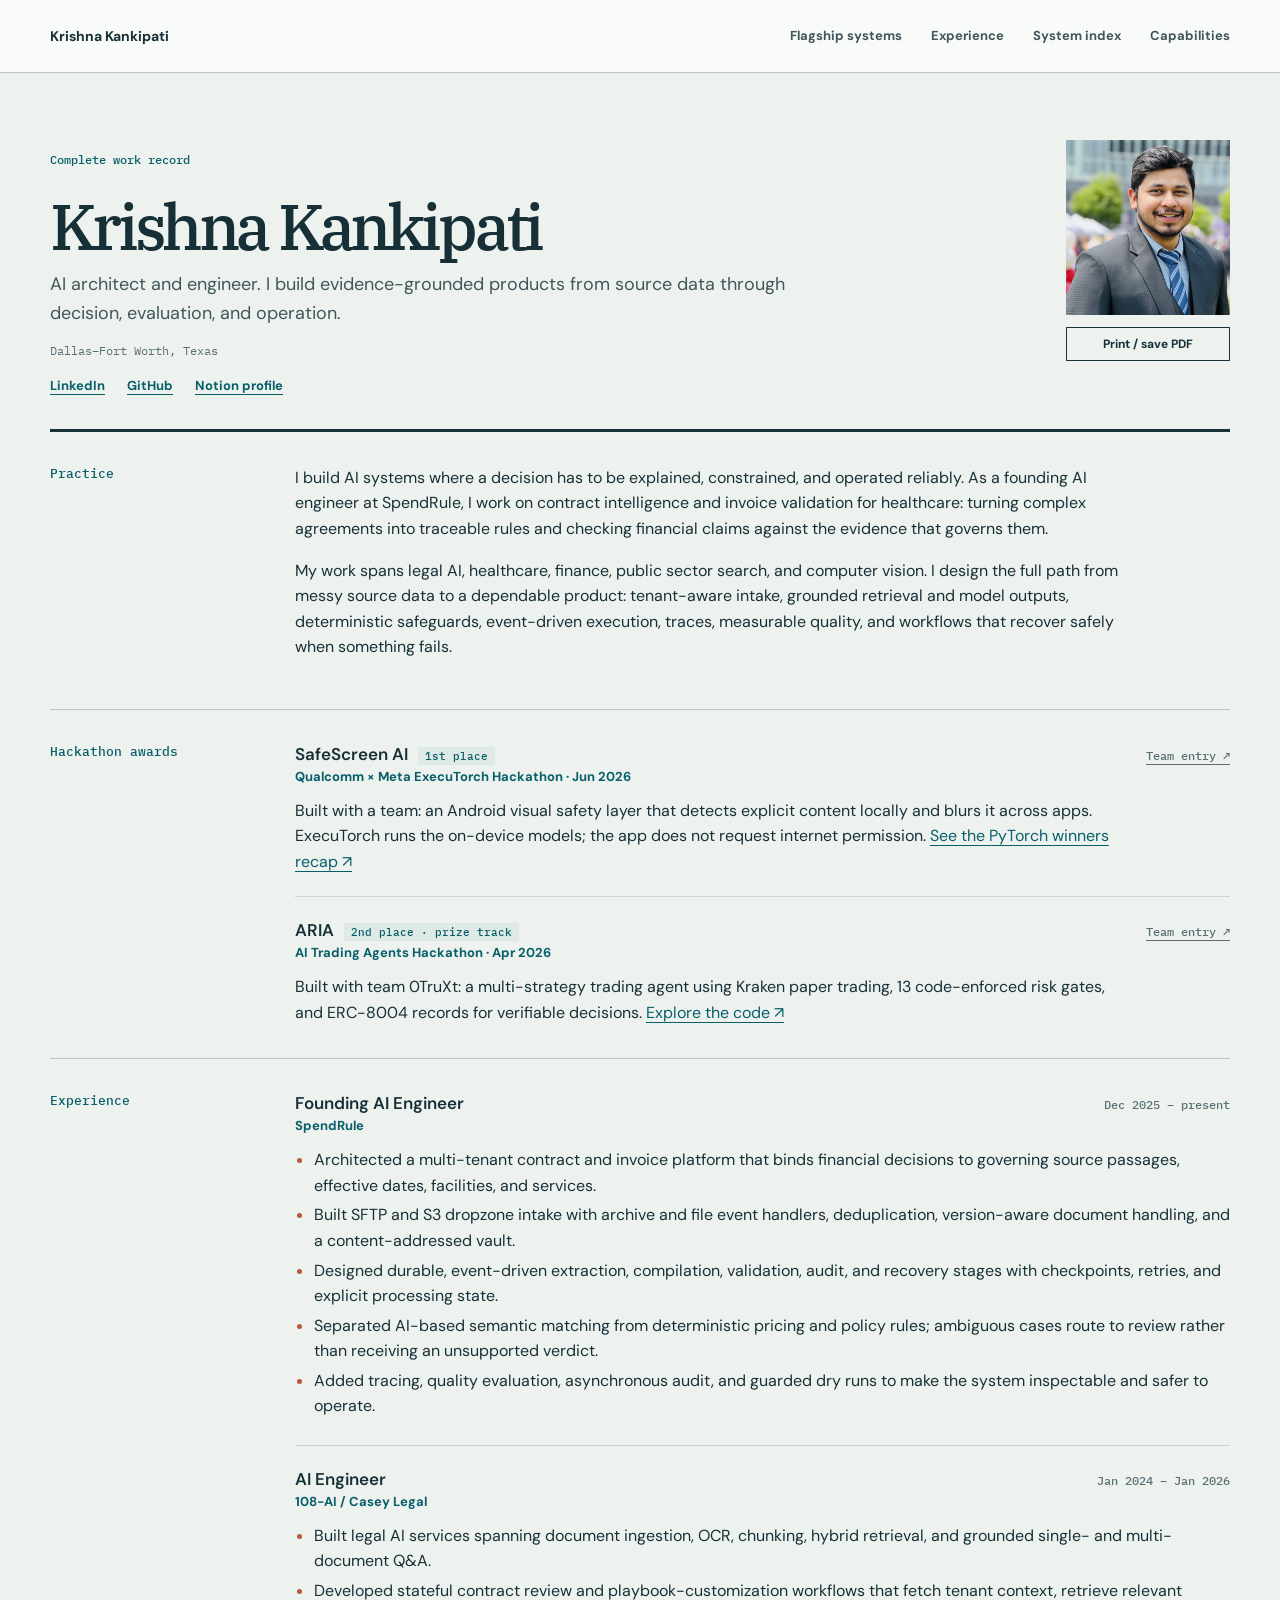
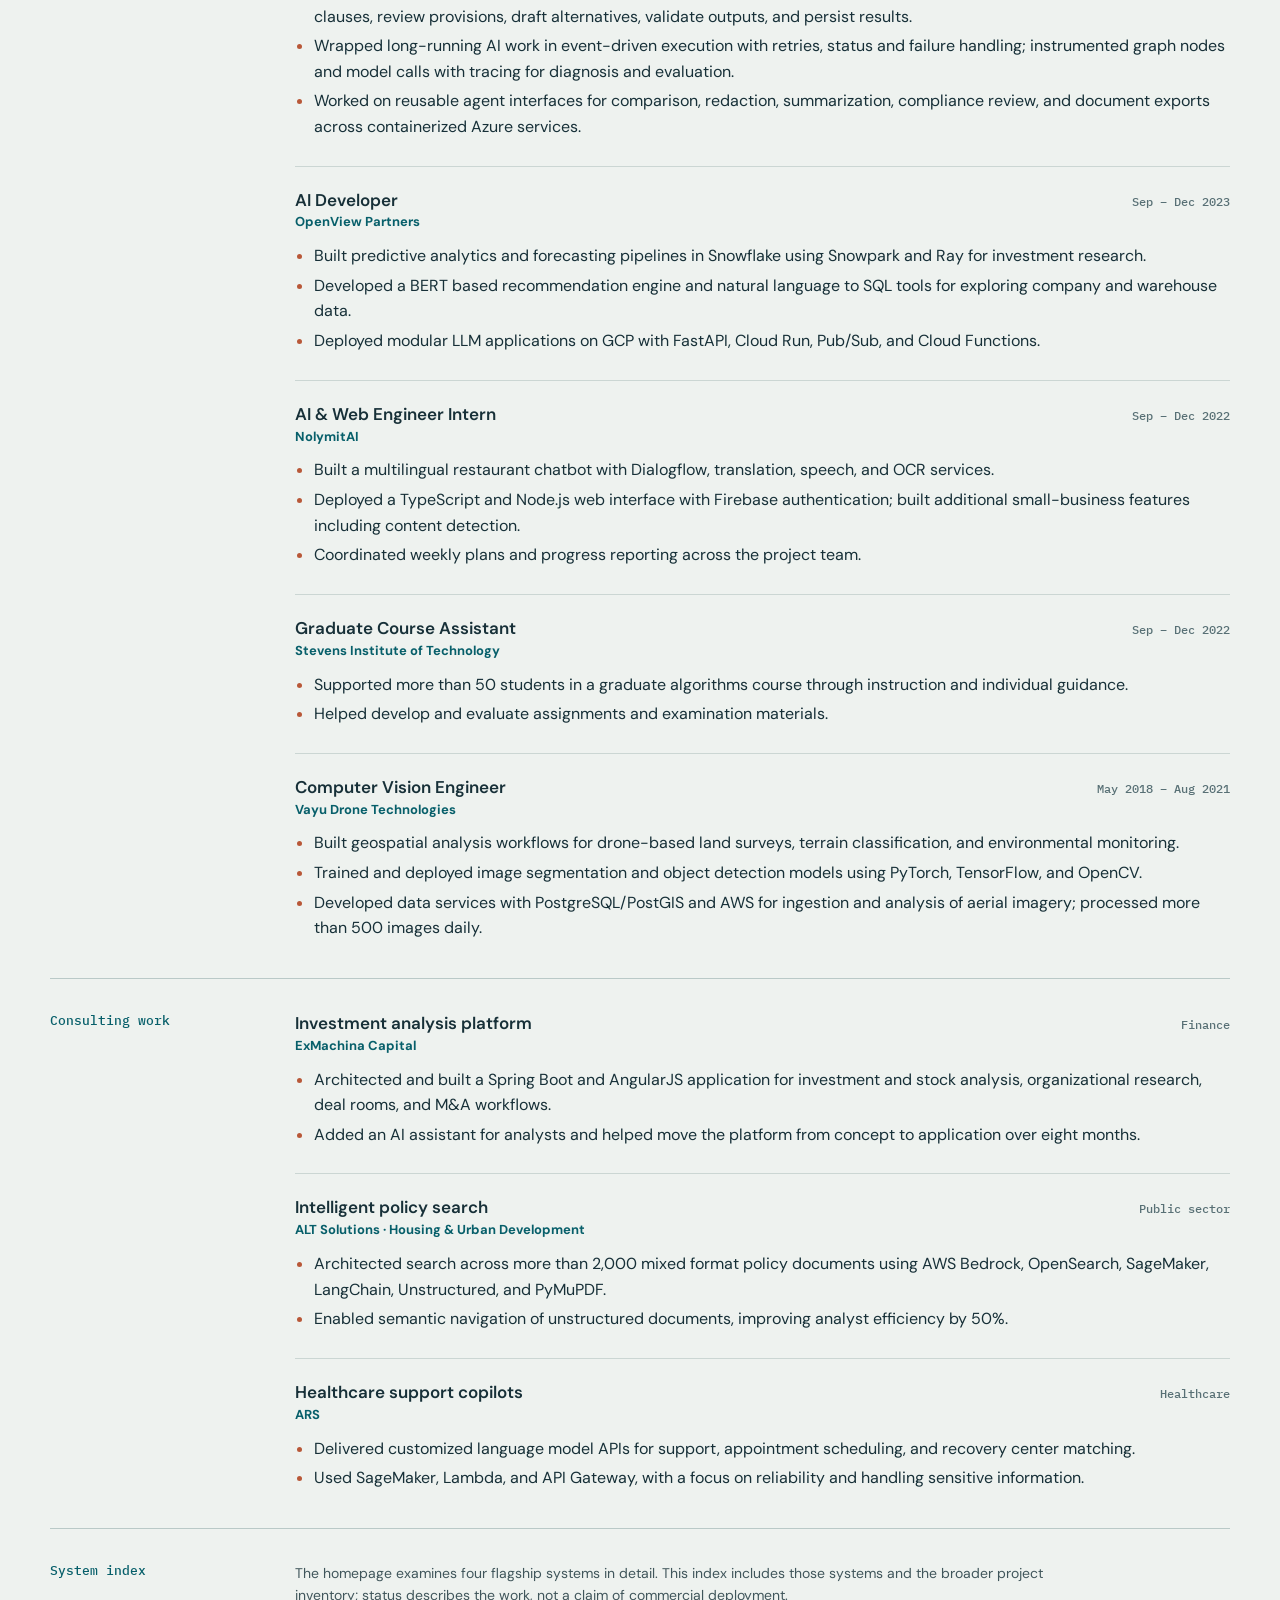
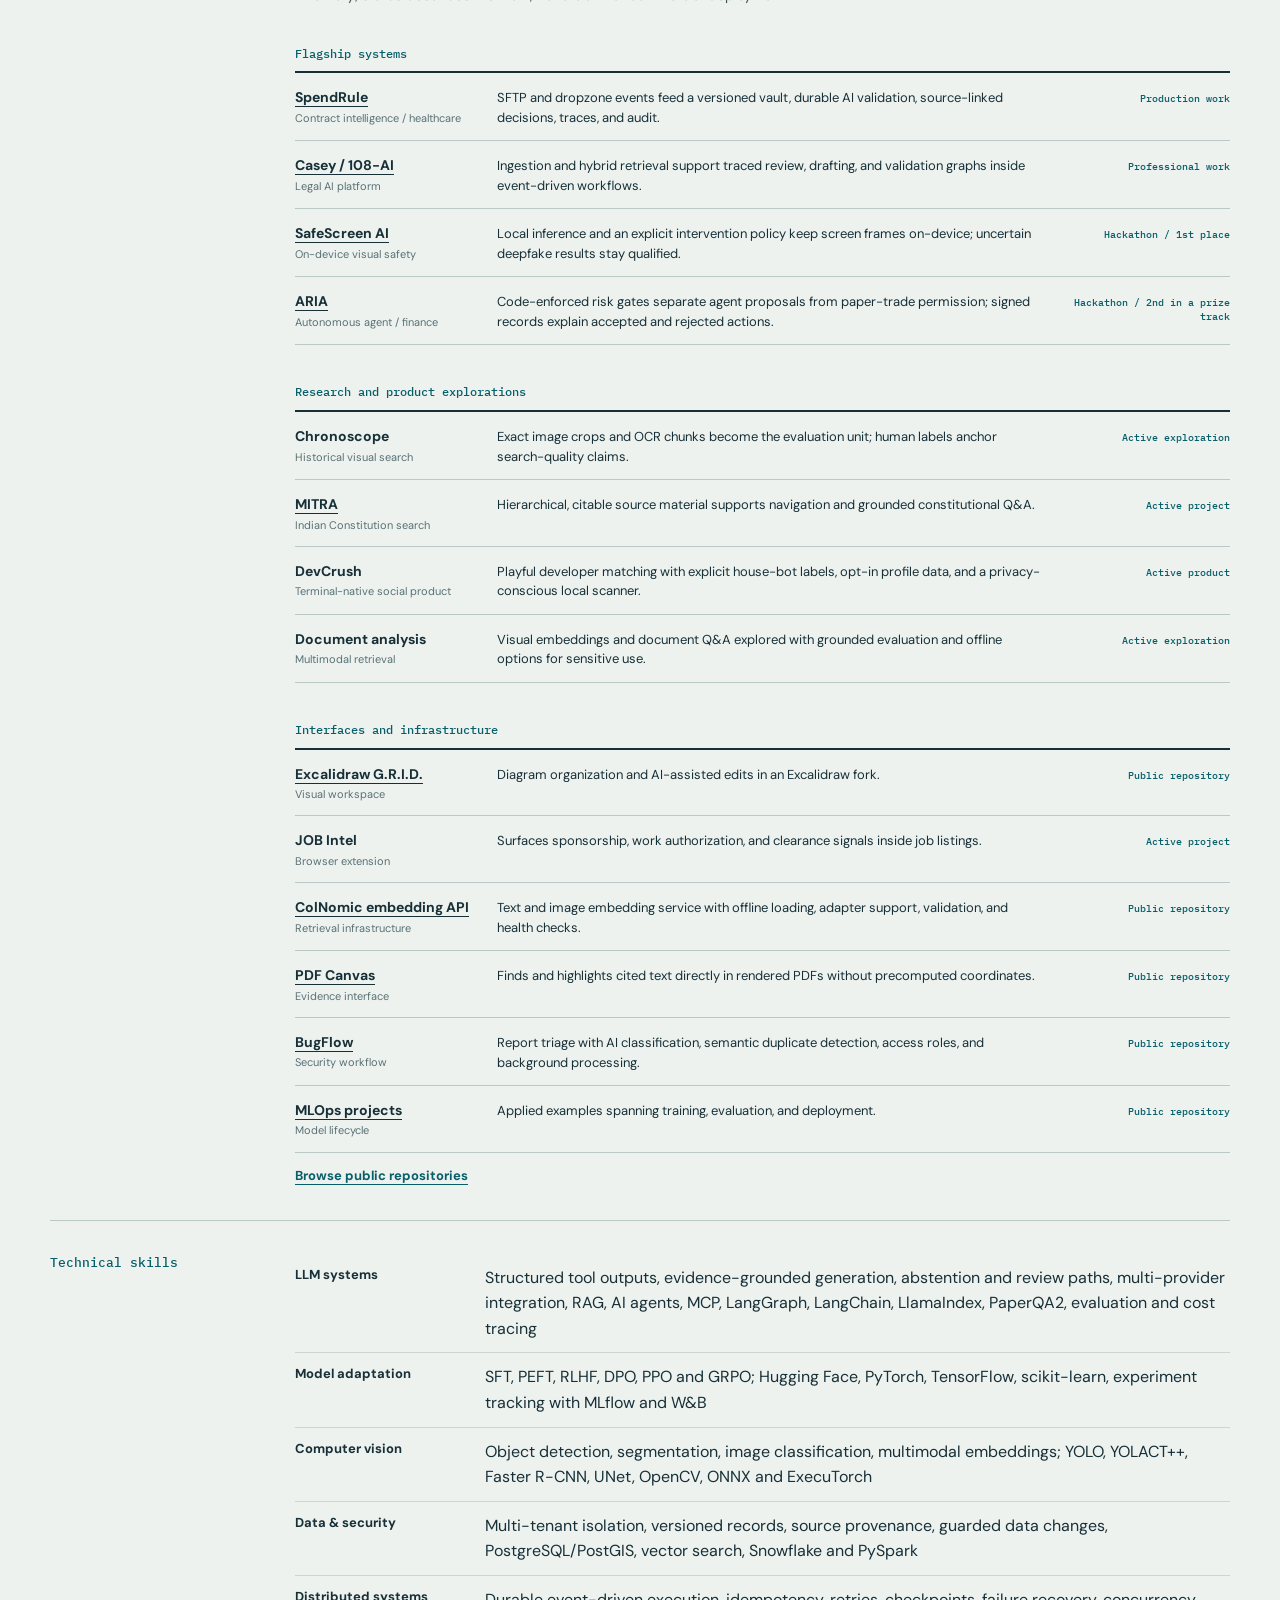
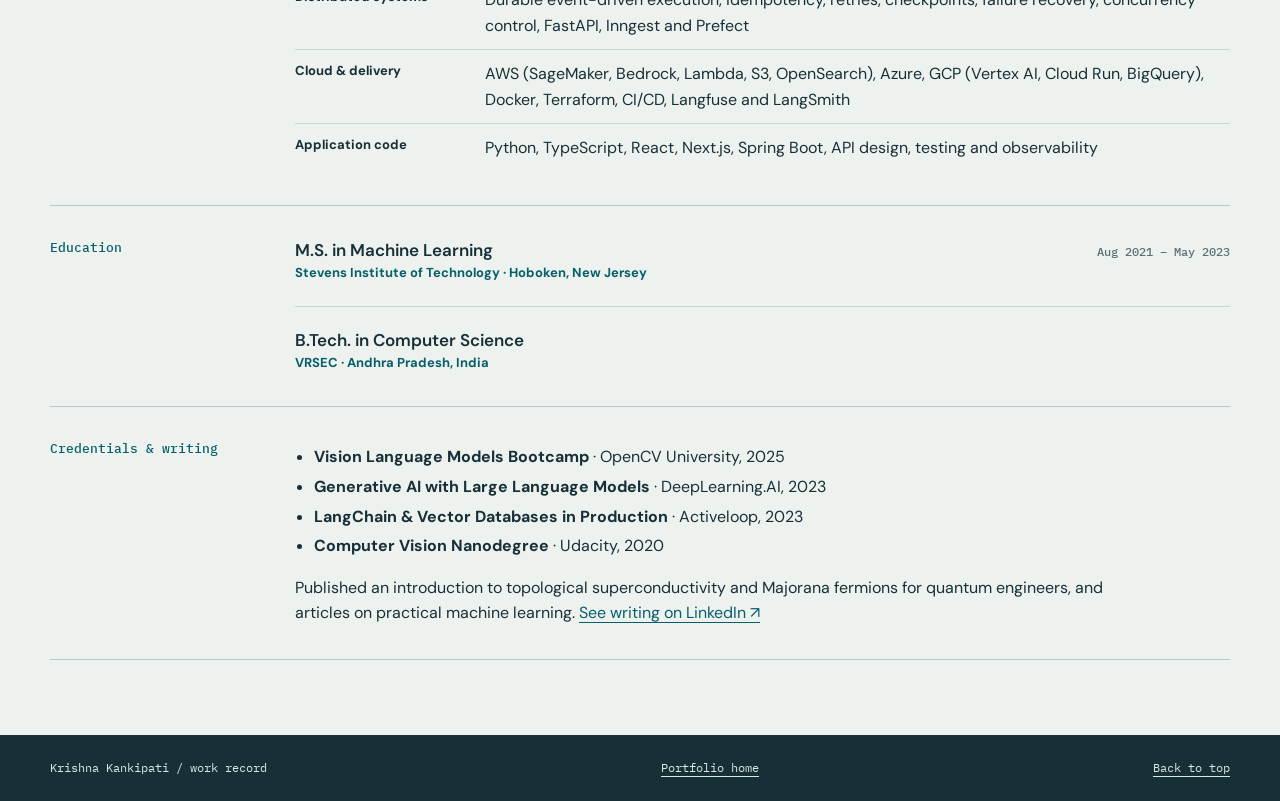
==== commit 282a46d7: "Remove portfolio logo" ====
--- a/cv.html
+++ b/cv.html
@@ -4,14 +4,13 @@
   <meta charset="utf-8"><meta name="viewport" content="width=device-width,initial-scale=1">
   <meta name="description" content="Krishna Kankipati — complete work record: experience, systems, skills, and education.">
   <title>Krishna Kankipati — work record</title>
-  <link rel="icon" href="assets/favicon.svg" type="image/svg+xml">
   <link rel="preconnect" href="https://fonts.googleapis.com"><link rel="preconnect" href="https://fonts.gstatic.com" crossorigin>
   <link href="https://fonts.googleapis.com/css2?family=DM+Sans:wght@400;500;600;700&family=IBM+Plex+Mono:wght@400;500;600&family=IBM+Plex+Serif:wght@400;500;600&display=swap" rel="stylesheet">
   <link rel="stylesheet" href="styles.css">
 </head>
 <body class="site-cv">
   <a class="skip-link" href="#main">Skip to record</a>
-  <header class="site-header"><div class="container header-row"><a class="site-mark" href="index.html" aria-label="Krishna Kankipati, home"><span class="mark-symbol">K<span class="mark-rule"></span>K</span><span>Krishna Kankipati</span></a><nav aria-label="Record navigation"><a href="index.html#systems">Flagship systems</a><a href="#experience">Experience</a><a href="#projects">System index</a><a href="#skills">Capabilities</a></nav></div></header>
+  <header class="site-header"><div class="container header-row"><a class="site-mark" href="index.html" aria-label="Krishna Kankipati, home">Krishna Kankipati</a><nav aria-label="Record navigation"><a href="index.html#systems">Flagship systems</a><a href="#experience">Experience</a><a href="#projects">System index</a><a href="#skills">Capabilities</a></nav></div></header>
   <main id="main" class="container cv">
     <header class="cv-header">
       <div class="cv-title-block"><p class="section-marker">Complete work record</p><h1>Krishna Kankipati</h1><p class="cv-subtitle">AI architect and engineer. I build evidence-grounded products from source data through decision, evaluation, and operation.</p><p class="location">Dallas–Fort Worth, Texas</p></div>
--- a/styles.css
+++ b/styles.css
@@ -25,9 +25,7 @@
 .section-marker { display: inline-block; color: var(--teal); font: 500 12px/1.4 var(--mono); }
 .site-header { border-bottom: 1px solid var(--rule); background: var(--panel); }
 .header-row { min-height: 72px; display: flex; align-items: center; justify-content: space-between; gap: 28px; }
-.site-mark { display: inline-flex; align-items: center; gap: 16px; color: var(--ink); text-decoration: none; font-size: 14px; font-weight: 700; white-space: nowrap; }
-.mark-symbol { font: 600 19px/1 var(--mono); letter-spacing: -.12em; }
-.mark-rule { display: inline-block; width: 14px; height: 2px; margin: 0 5px 5px 7px; background: var(--signal); }
+.site-mark { color: var(--ink); text-decoration: none; font-size: 14px; font-weight: 700; white-space: nowrap; }
 .site-header nav { display: flex; gap: 29px; align-items: center; flex-wrap: wrap; }
 .site-header nav a { color: var(--ink-soft); text-decoration: none; font-size: 13px; font-weight: 700; }
 .site-header nav a:hover { color: var(--teal); text-decoration: underline; }
@@ -182,10 +180,9 @@
 }
 @media (max-width: 720px) {
   .container { width: min(calc(100% - 36px), 1180px); }
-  .header-row { align-items: flex-start; padding-top: 14px; padding-bottom: 14px; min-height: 66px; }
-  .site-mark { gap: 8px; }
-  .site-mark > span:last-child { display: none; }
-  .site-header nav { justify-content: flex-end; gap: 4px 14px; }
+  .header-row { display: block; padding-top: 14px; padding-bottom: 14px; min-height: 66px; }
+  .site-mark { display: inline-block; margin-bottom: 9px; }
+  .site-header nav { justify-content: flex-start; gap: 4px 14px; }
   .site-header nav a { font-size: 11px; }
   .cover { display: block; padding-top: 62px; padding-bottom: 63px; }
   .cover-kicker { font-size: 11px; margin-bottom: 23px; }
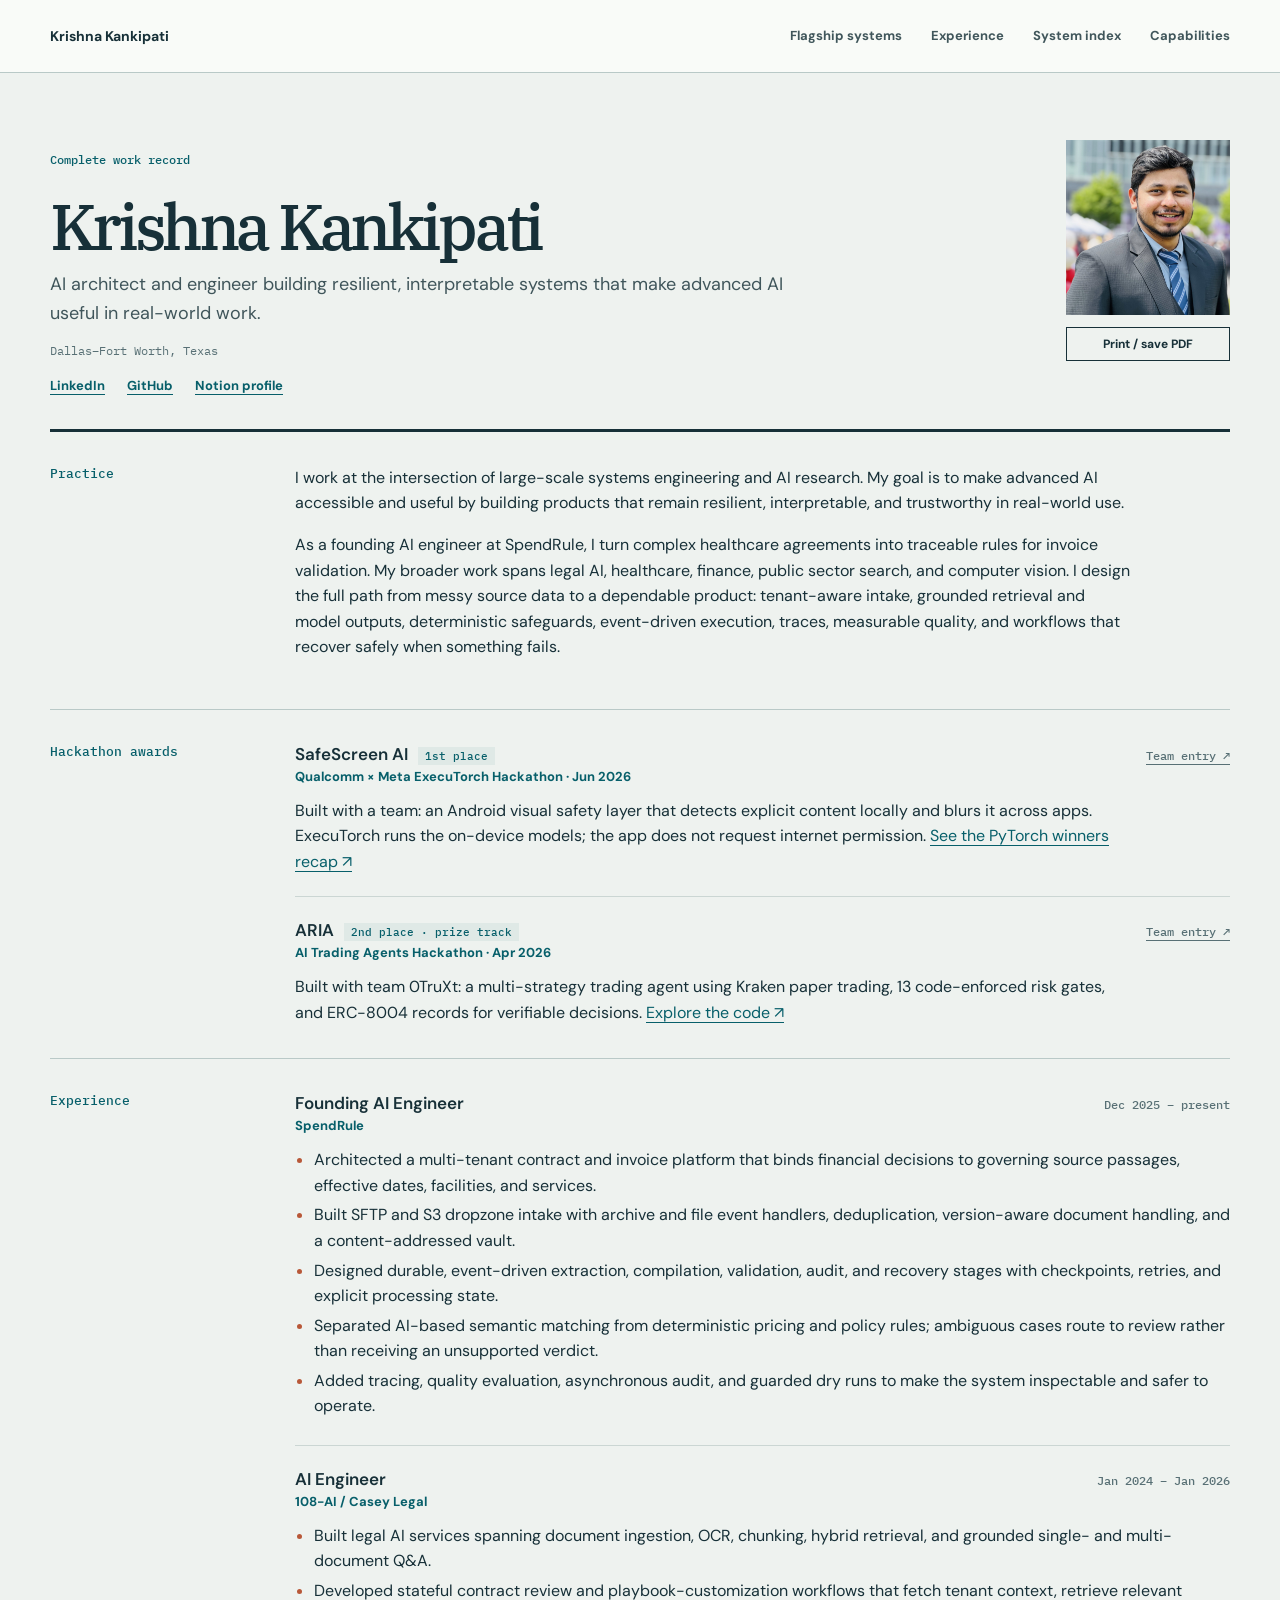
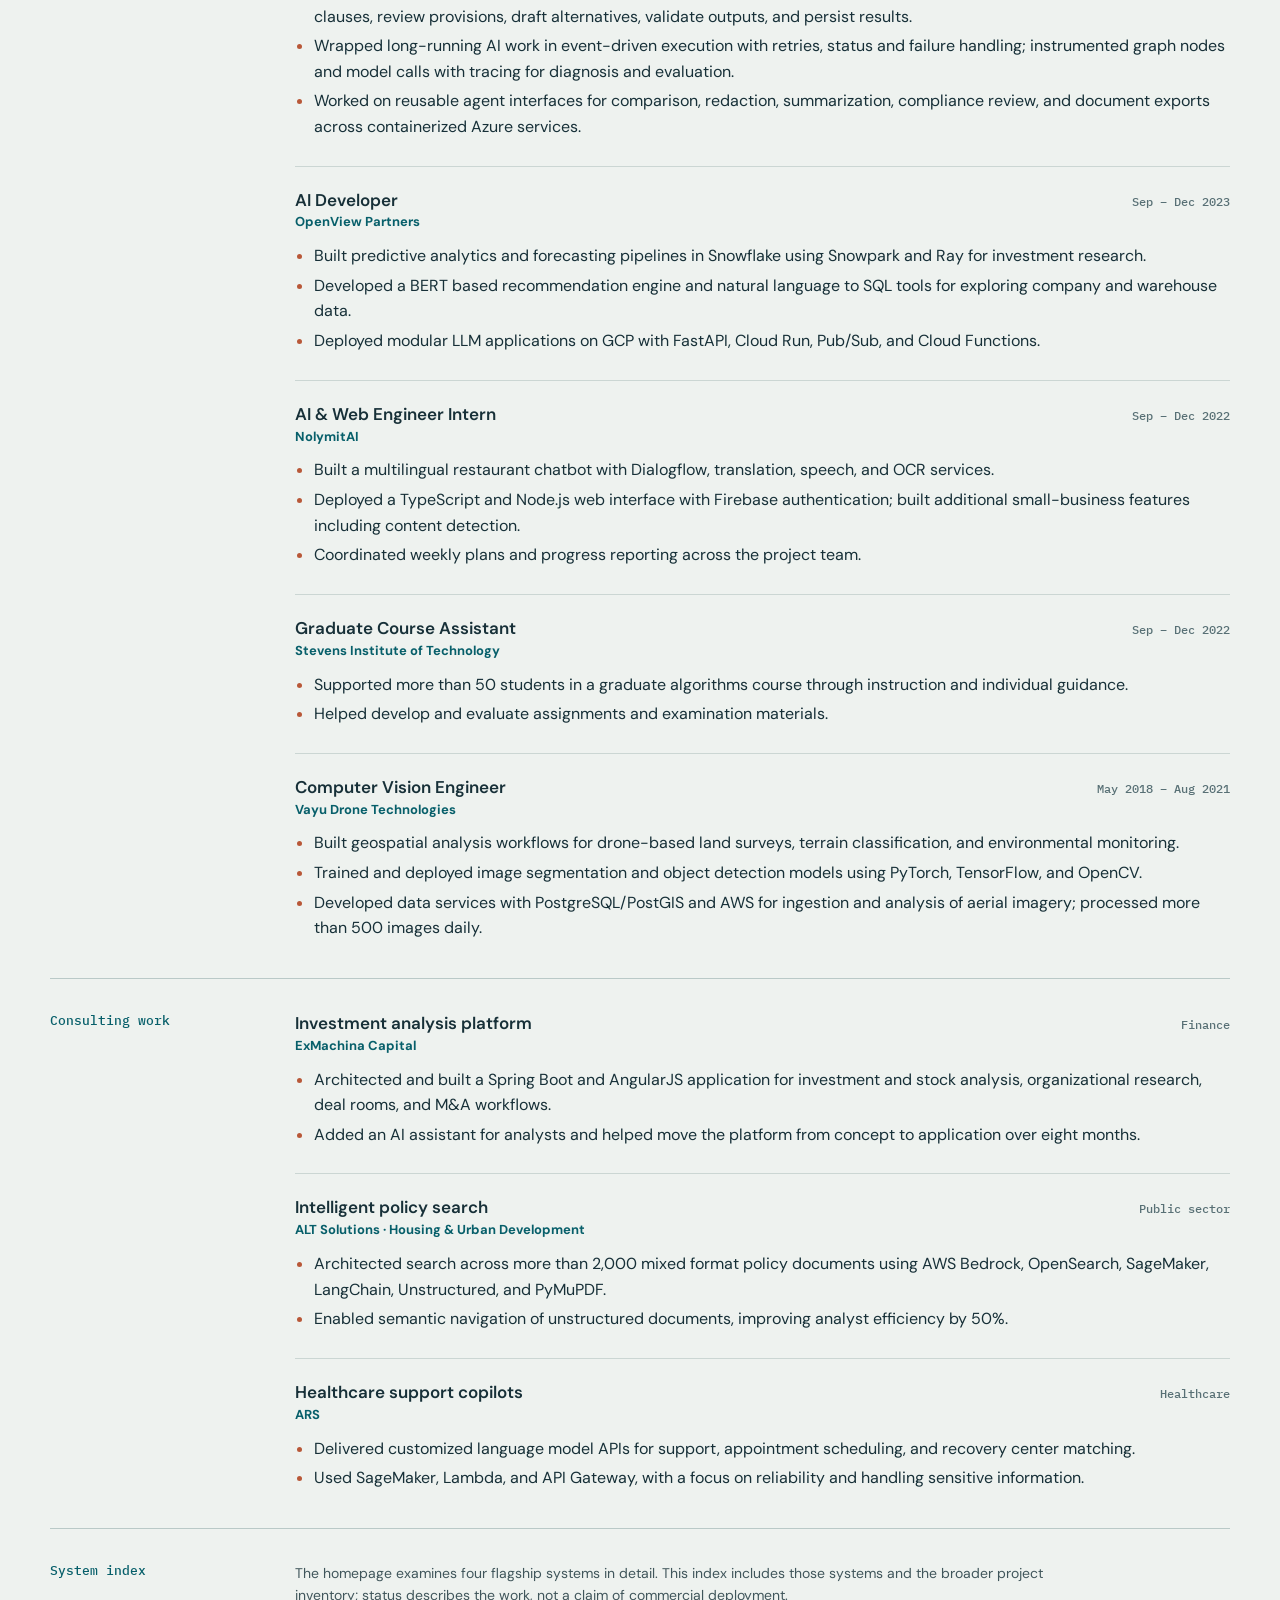
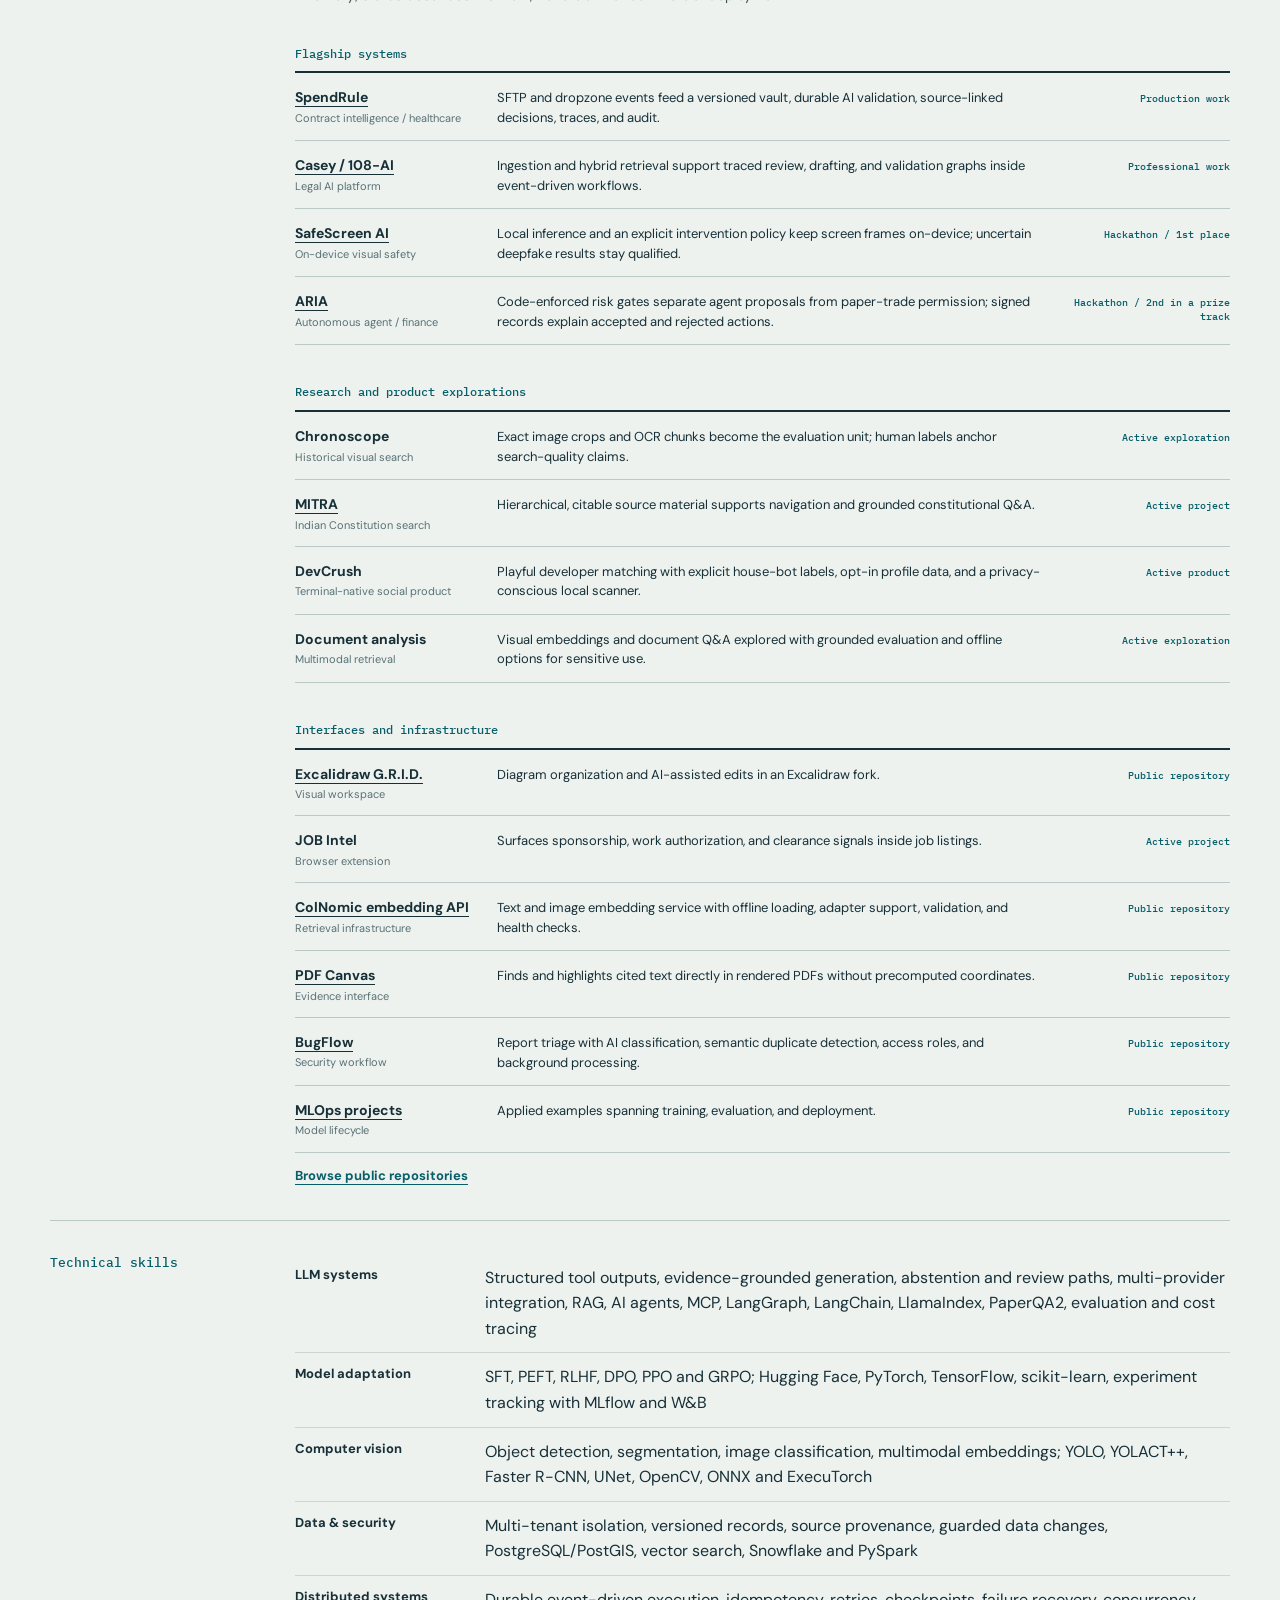
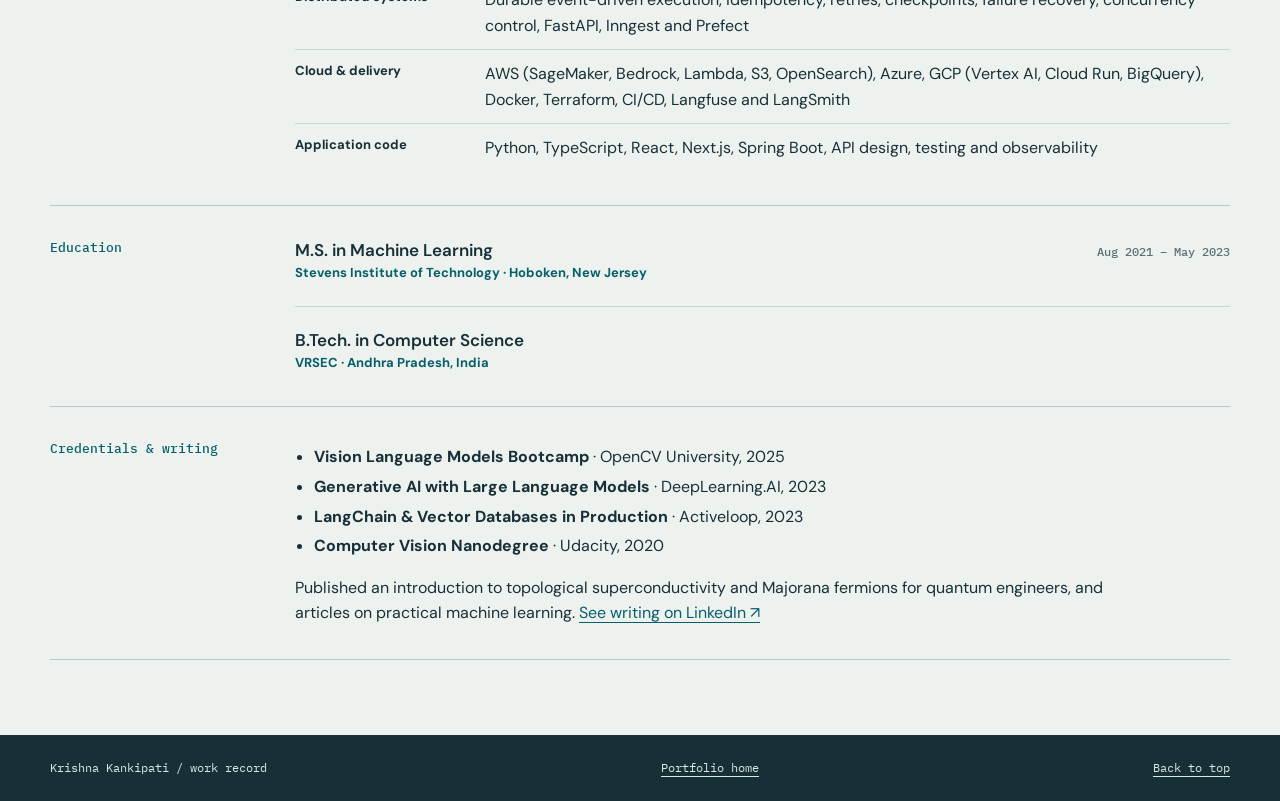
==== commit 3f4ede06: "Align portfolio introduction with Notion profile" ====
--- a/cv.html
+++ b/cv.html
@@ -13,11 +13,11 @@
   <header class="site-header"><div class="container header-row"><a class="site-mark" href="index.html" aria-label="Krishna Kankipati, home">Krishna Kankipati</a><nav aria-label="Record navigation"><a href="index.html#systems">Flagship systems</a><a href="#experience">Experience</a><a href="#projects">System index</a><a href="#skills">Capabilities</a></nav></div></header>
   <main id="main" class="container cv">
     <header class="cv-header">
-      <div class="cv-title-block"><p class="section-marker">Complete work record</p><h1>Krishna Kankipati</h1><p class="cv-subtitle">AI architect and engineer. I build evidence-grounded products from source data through decision, evaluation, and operation.</p><p class="location">Dallas–Fort Worth, Texas</p></div>
+      <div class="cv-title-block"><p class="section-marker">Complete work record</p><h1>Krishna Kankipati</h1><p class="cv-subtitle">AI architect and engineer building resilient, interpretable systems that make advanced AI useful in real-world work.</p><p class="location">Dallas–Fort Worth, Texas</p></div>
       <div class="cv-identity"><img class="portrait" src="assets/krishna-headshot.jpg" alt="Krishna Kankipati" width="1311" height="1400"><button class="print-button" type="button" onclick="window.print()">Print / save PDF</button></div>
       <div class="contact-links" aria-label="Profile links"><a href="https://www.linkedin.com/in/krishnacse/" target="_blank" rel="noopener noreferrer">LinkedIn</a><a href="https://github.com/Krishna2709" target="_blank" rel="noopener noreferrer">GitHub</a><a href="https://sharp-orbit-352.notion.site/Hi-there-I-am-Krishna-Kankipati-265320b3ca8d81618759cb94e03307bf" target="_blank" rel="noopener noreferrer">Notion profile</a></div>
     </header>
-    <section class="cv-section summary" aria-labelledby="profile-heading"><h2 id="profile-heading">Practice</h2><div class="section-body"><p>I build AI systems where a decision has to be explained, constrained, and operated reliably. As a founding AI engineer at SpendRule, I work on contract intelligence and invoice validation for healthcare: turning complex agreements into traceable rules and checking financial claims against the evidence that governs them.</p><p>My work spans legal AI, healthcare, finance, public sector search, and computer vision. I design the full path from messy source data to a dependable product: tenant-aware intake, grounded retrieval and model outputs, deterministic safeguards, event-driven execution, traces, measurable quality, and workflows that recover safely when something fails.</p></div></section>
+    <section class="cv-section summary" aria-labelledby="profile-heading"><h2 id="profile-heading">Practice</h2><div class="section-body"><p>I work at the intersection of large-scale systems engineering and AI research. My goal is to make advanced AI accessible and useful by building products that remain resilient, interpretable, and trustworthy in real-world use.</p><p>As a founding AI engineer at SpendRule, I turn complex healthcare agreements into traceable rules for invoice validation. My broader work spans legal AI, healthcare, finance, public sector search, and computer vision. I design the full path from messy source data to a dependable product: tenant-aware intake, grounded retrieval and model outputs, deterministic safeguards, event-driven execution, traces, measurable quality, and workflows that recover safely when something fails.</p></div></section>
     <section class="cv-section" id="awards" aria-labelledby="awards-heading"><h2 id="awards-heading">Hackathon awards</h2><div class="section-body">
       <article class="entry award"><div class="entry-head"><div><h3>SafeScreen AI <span class="award-rank">1st place</span></h3><p class="organization">Qualcomm × Meta ExecuTorch Hackathon · Jun 2026</p></div><a class="entry-type" href="https://lablab.ai/ai-hackathons/qualcomm-x-meta-executorch-hackathon/safescreen-ai" target="_blank" rel="noopener noreferrer">Team entry ↗</a></div><p>Built with a team: an Android visual safety layer that detects explicit content locally and blurs it across apps. ExecuTorch runs the on-device models; the app does not request internet permission. <a href="https://pytorch.org/blog/building-the-future-of-on-device-ai-at-the-executorch-hackathon/" target="_blank" rel="noopener noreferrer">See the PyTorch winners recap ↗</a></p></article>
       <article class="entry award"><div class="entry-head"><div><h3>ARIA <span class="award-rank">2nd place · prize track</span></h3><p class="organization">AI Trading Agents Hackathon · Apr 2026</p></div><a class="entry-type" href="https://lablab.ai/ai-hackathons/ai-trading-agents/0truxt" target="_blank" rel="noopener noreferrer">Team entry ↗</a></div><p>Built with team 0TruXt: a multi-strategy trading agent using Kraken paper trading, 13 code-enforced risk gates, and ERC-8004 records for verifiable decisions. <a href="https://github.com/Krishna2709/project-aria" target="_blank" rel="noopener noreferrer">Explore the code ↗</a></p></article>
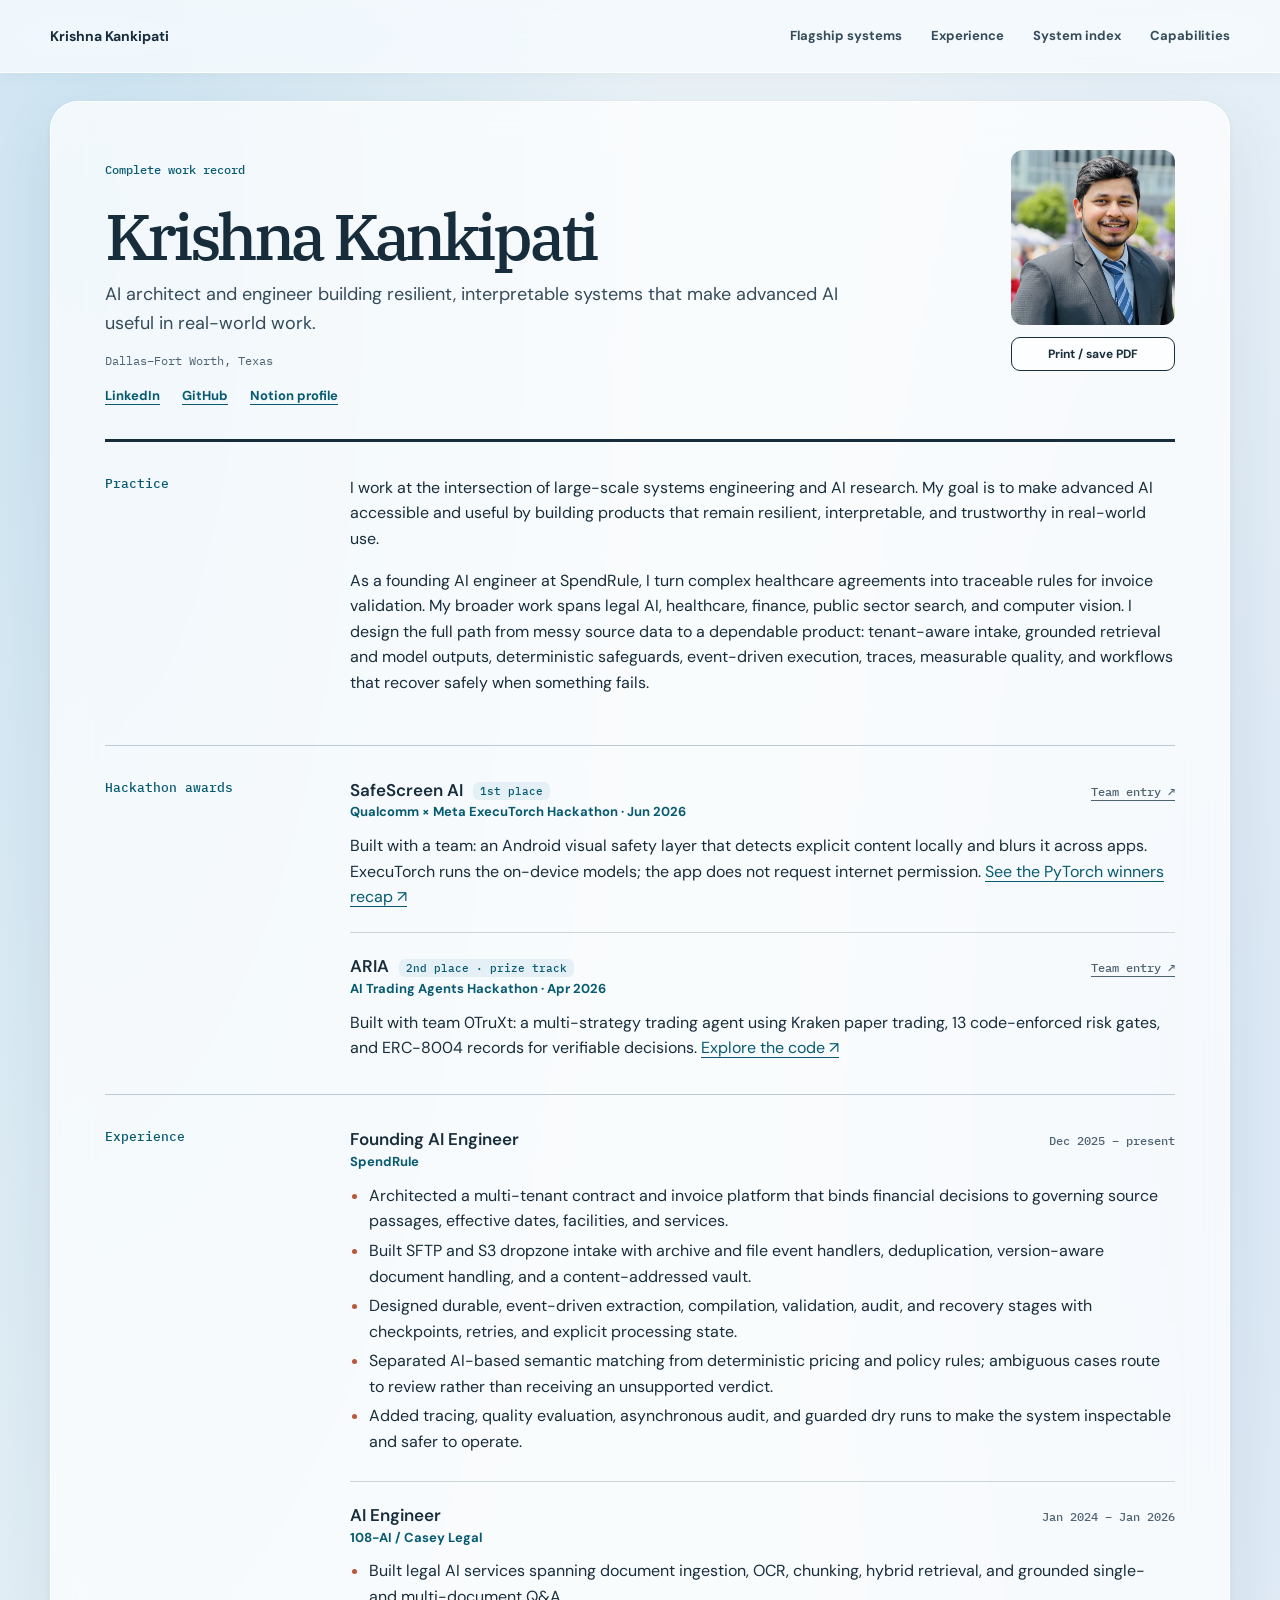
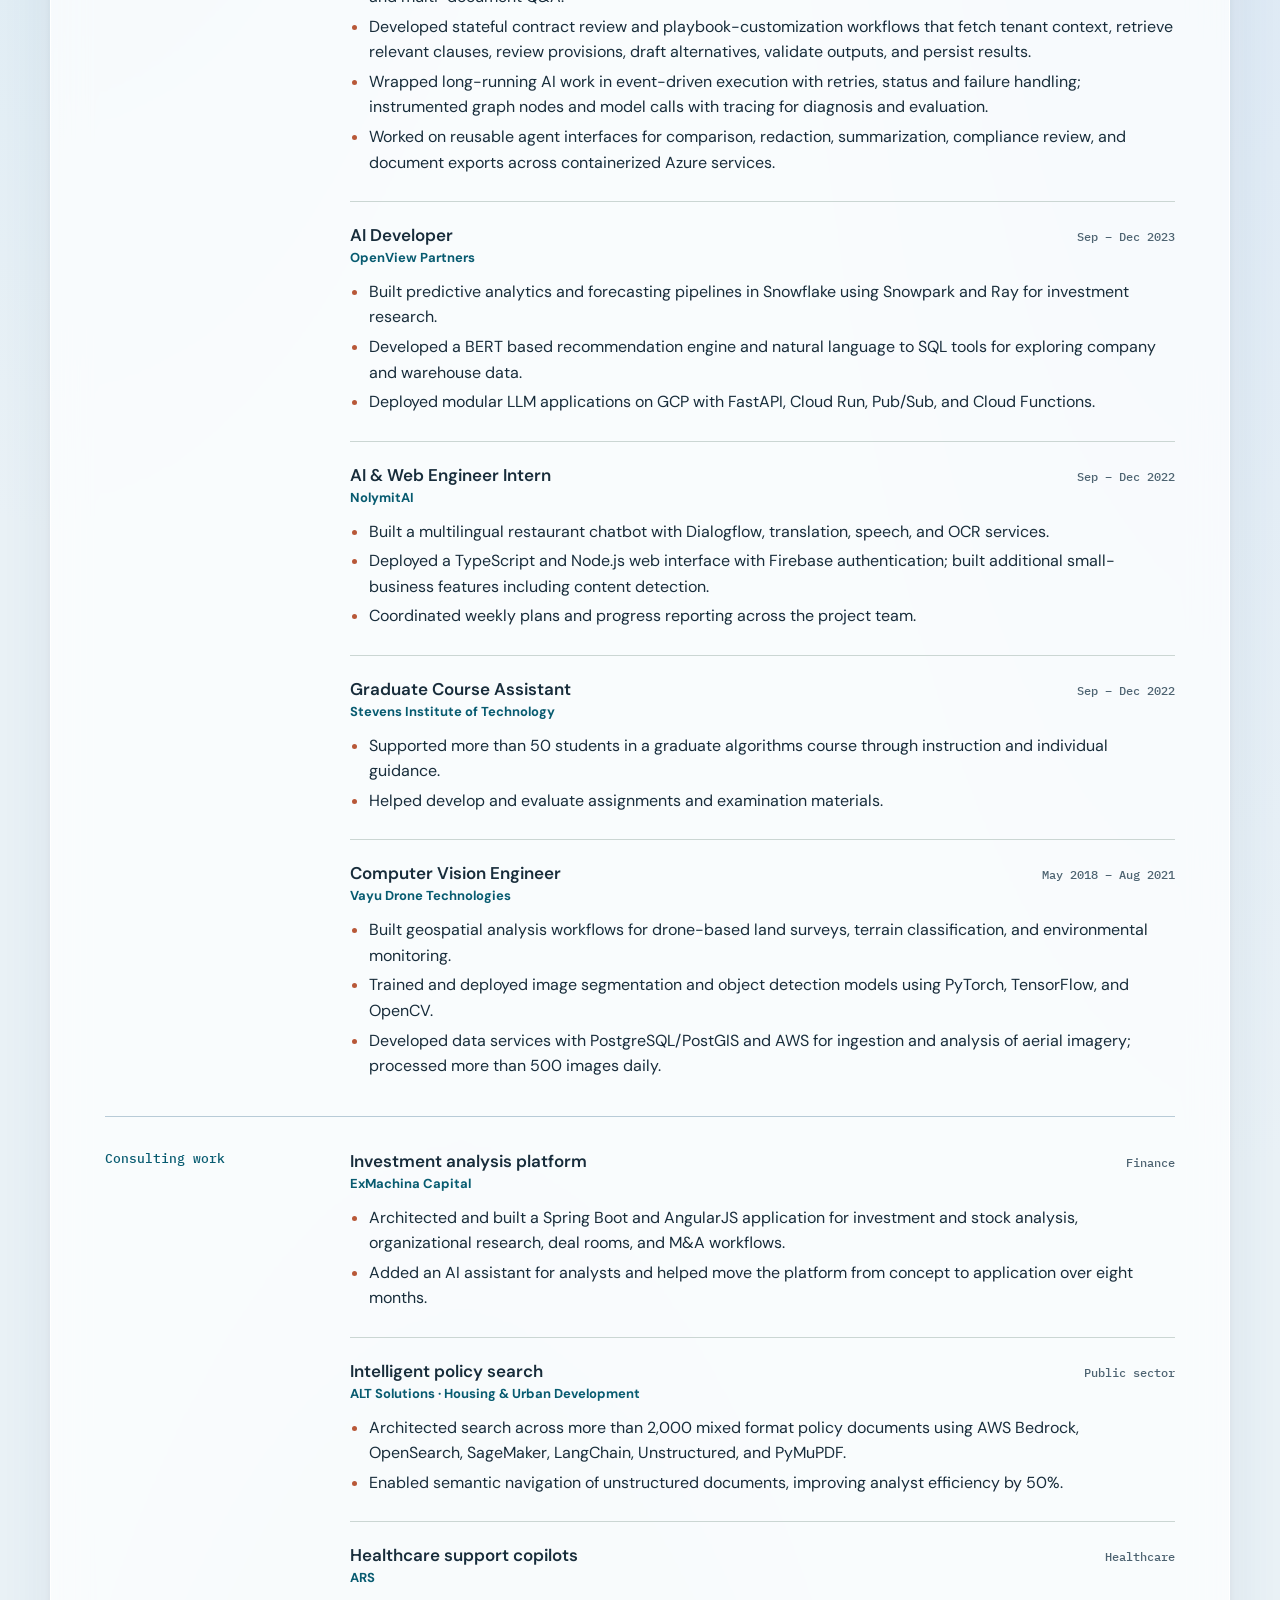
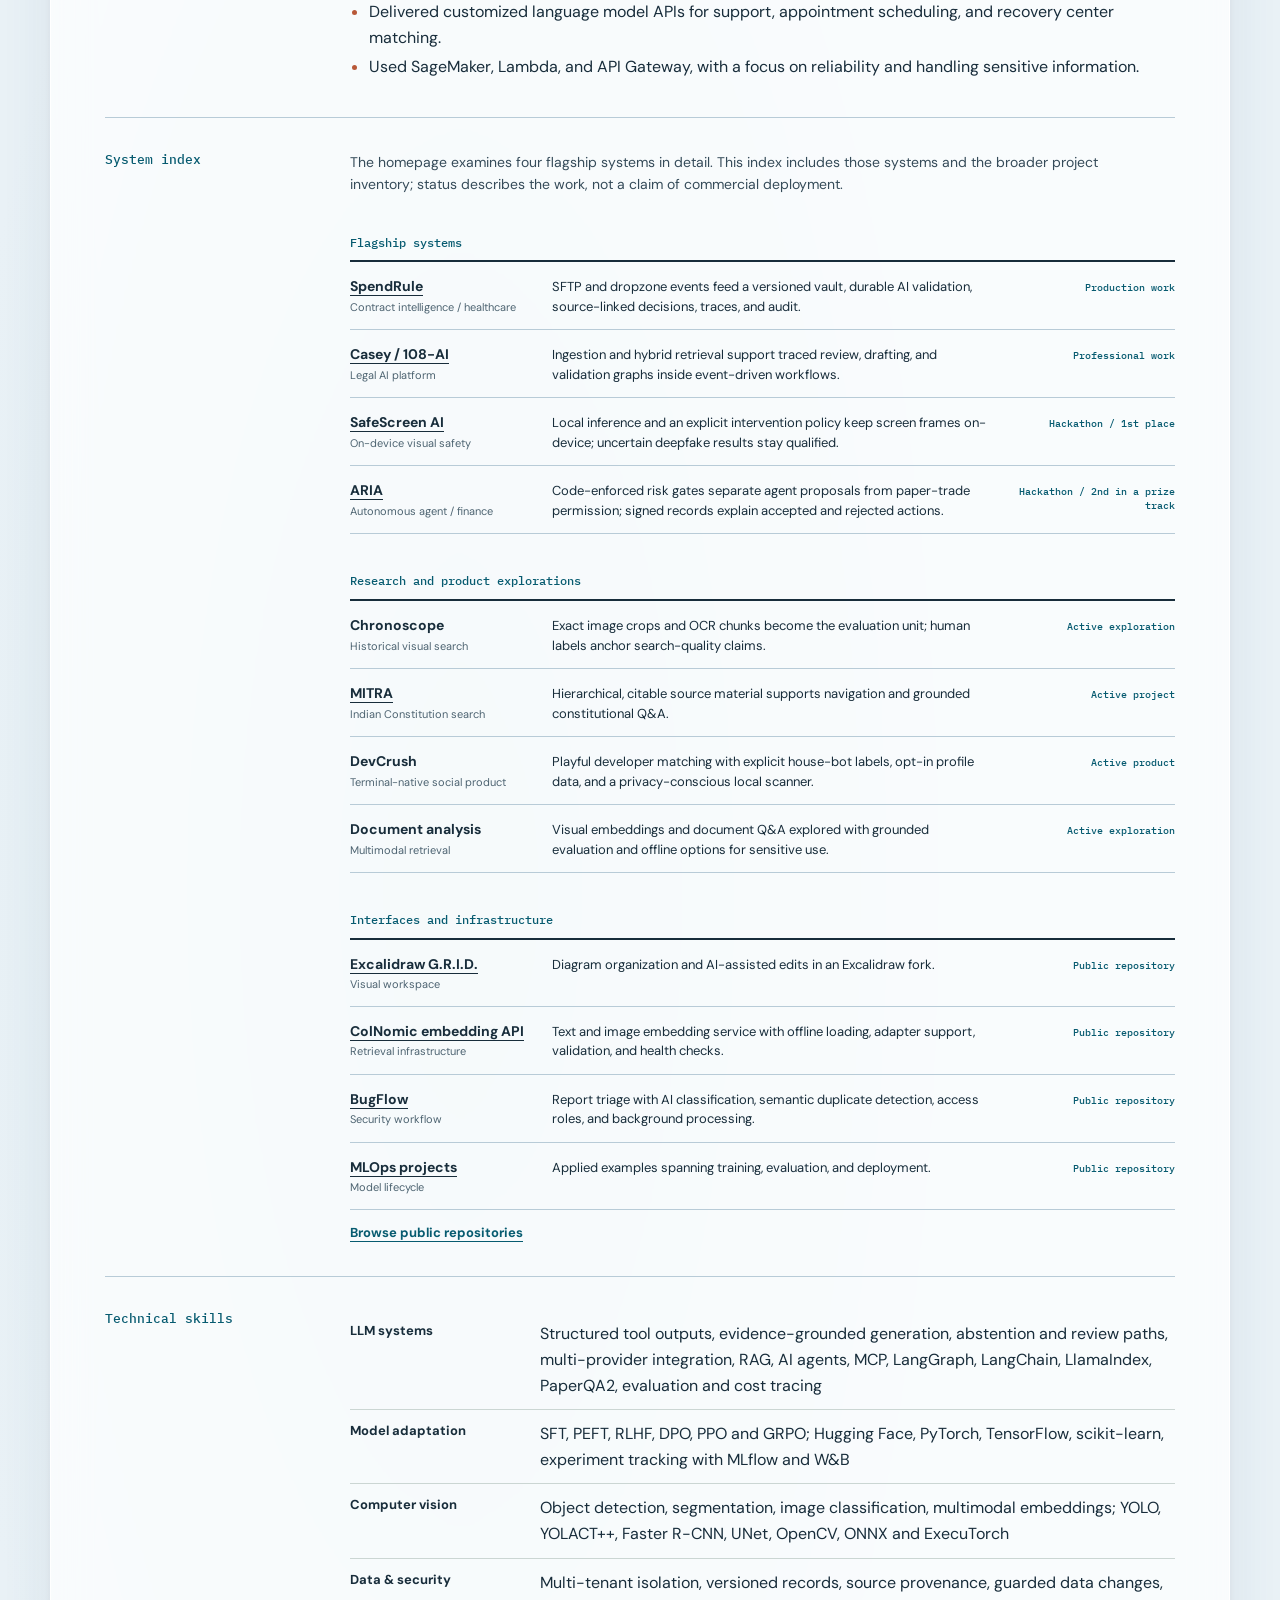
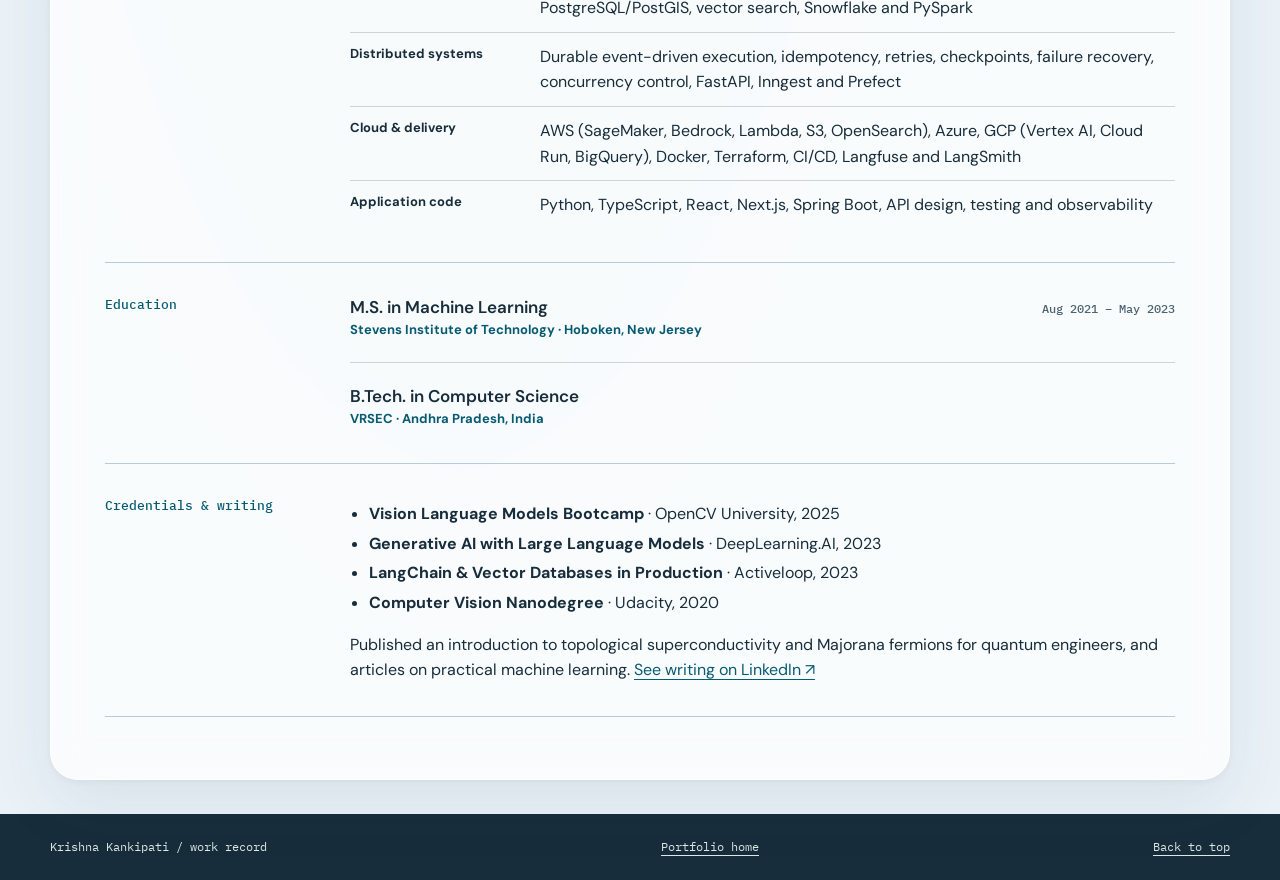
==== commit 9110c8f7: "Remove Job Intel and PDF Canvas from CV" ====
--- a/cv.html
+++ b/cv.html
@@ -50,9 +50,7 @@
       </div>
       <div class="inventory-group"><h3>Interfaces and infrastructure</h3>
         <div class="inventory-row"><div><a href="https://github.com/Krishna2709/excalidraw-G.R.I.D" target="_blank" rel="noopener noreferrer">Excalidraw G.R.I.D.</a><small>Visual workspace</small></div><p>Diagram organization and AI-assisted edits in an Excalidraw fork.</p><span>Public repository</span></div>
-        <div class="inventory-row"><div><strong>JOB Intel</strong><small>Browser extension</small></div><p>Surfaces sponsorship, work authorization, and clearance signals inside job listings.</p><span>Active project</span></div>
         <div class="inventory-row"><div><a href="https://github.com/Krishna2709/nomic-vlm-inference" target="_blank" rel="noopener noreferrer">ColNomic embedding API</a><small>Retrieval infrastructure</small></div><p>Text and image embedding service with offline loading, adapter support, validation, and health checks.</p><span>Public repository</span></div>
-        <div class="inventory-row"><div><a href="https://github.com/Krishna2709/pdf-canvas" target="_blank" rel="noopener noreferrer">PDF Canvas</a><small>Evidence interface</small></div><p>Finds and highlights cited text directly in rendered PDFs without precomputed coordinates.</p><span>Public repository</span></div>
         <div class="inventory-row"><div><a href="https://github.com/Krishna2709/BugFlow" target="_blank" rel="noopener noreferrer">BugFlow</a><small>Security workflow</small></div><p>Report triage with AI classification, semantic duplicate detection, access roles, and background processing.</p><span>Public repository</span></div>
         <div class="inventory-row"><div><a href="https://github.com/Krishna2709/MLOps-Projects" target="_blank" rel="noopener noreferrer">MLOps projects</a><small>Model lifecycle</small></div><p>Applied examples spanning training, evaluation, and deployment.</p><span>Public repository</span></div>
       </div>
--- a/styles.css
+++ b/styles.css
@@ -1,20 +1,24 @@
 :root {
-  --paper: #eef2ef;
-  --panel: #f9fbf8;
-  --wash: #dfe9e6;
-  --ink: #173038;
-  --ink-soft: #40565b;
-  --muted: #587075;
-  --rule: #b9c9c7;
+  --paper: #eaf2f7;
+  --panel: #f9fcff;
+  --wash: #e4eff6;
+  --ink: #182d3b;
+  --ink-soft: #354b59;
+  --muted: #4d6371;
+  --rule: #b8cbd7;
   --signal: #b85838;
-  --teal: #075f6a;
+  --teal: #075b70;
+  --glass: rgba(255, 255, 255, .72);
+  --glass-edge: rgba(255, 255, 255, .9);
+  --glass-shadow: 0 24px 65px rgba(35, 71, 94, .09), 0 2px 8px rgba(35, 71, 94, .05);
   --serif: "IBM Plex Serif", Georgia, serif;
   --sans: "DM Sans", Arial, sans-serif;
   --mono: "IBM Plex Mono", monospace;
 }
 * { box-sizing: border-box; }
 html { scroll-behavior: smooth; }
-body { margin: 0; background: var(--paper); color: var(--ink); font: 16px/1.6 var(--sans); }
+section[id], article[id] { scroll-margin-top: 100px; }
+body { margin: 0; background: radial-gradient(ellipse 60% 45% at 7% 4%, rgba(173, 212, 235, .48), transparent 75%), radial-gradient(ellipse 50% 40% at 96% 20%, rgba(207, 224, 244, .55), transparent 72%), radial-gradient(ellipse 55% 34% at 36% 72%, rgba(198, 226, 230, .38), transparent 74%), var(--paper); color: var(--ink); font: 16px/1.6 var(--sans); }
 a { color: var(--teal); text-underline-offset: 4px; }
 a:hover { text-decoration-thickness: 2px; }
 a:focus-visible, button:focus-visible { outline: 3px solid var(--signal); outline-offset: 4px; }
@@ -23,7 +27,7 @@
 .skip-link { position: absolute; top: -60px; left: 16px; z-index: 10; padding: 8px 12px; background: var(--panel); }
 .skip-link:focus { top: 12px; }
 .section-marker { display: inline-block; color: var(--teal); font: 500 12px/1.4 var(--mono); }
-.site-header { border-bottom: 1px solid var(--rule); background: var(--panel); }
+.site-header { position: sticky; top: 0; z-index: 30; border-bottom: 1px solid rgba(255, 255, 255, .72); background: rgba(245, 250, 253, .88); -webkit-backdrop-filter: blur(18px) saturate(140%); backdrop-filter: blur(18px) saturate(140%); box-shadow: 0 1px 16px rgba(31, 64, 86, .05); }
 .header-row { min-height: 72px; display: flex; align-items: center; justify-content: space-between; gap: 28px; }
 .site-mark { color: var(--ink); text-decoration: none; font-size: 14px; font-weight: 700; white-space: nowrap; }
 .site-header nav { display: flex; gap: 29px; align-items: center; flex-wrap: wrap; }
@@ -43,19 +47,19 @@
 .cover-links { display: flex; gap: 26px; flex-wrap: wrap; align-items: center; margin-top: 34px; font-size: 13px; font-weight: 700; }
 .cover-links .primary-link { display: inline-flex; gap: 28px; align-items: center; justify-content: space-between; padding: 12px 15px; background: var(--ink); color: white; text-decoration: none; }
 .cover-links .primary-link:hover { background: var(--teal); }
-.cover-identity { border-top: 3px solid var(--signal); padding-top: 12px; }
+.cover-identity { padding: 12px; border: 1px solid var(--glass-edge); border-radius: 22px; background: var(--glass); box-shadow: var(--glass-shadow); -webkit-backdrop-filter: blur(16px); backdrop-filter: blur(16px); }
 .cover-identity img { display: block; width: 100%; height: 294px; object-fit: cover; object-position: center 30%; }
 .identity-caption { display: grid; grid-template-columns: 1fr 1.2fr; column-gap: 12px; padding-top: 16px; border-top: 1px solid var(--rule); margin-top: 12px; }
 .identity-caption span { font: 500 11px/1.4 var(--mono); color: var(--teal); }
 .identity-caption strong { font: 600 14px/1.35 var(--sans); }
 .identity-caption p { grid-column: 2; margin: 4px 0 0; color: var(--muted); font-size: 12px; }
-.system-thesis { color: #f0f5f1; background: var(--ink); }
+.system-thesis { color: var(--ink); background: transparent; }
 .thesis-grid { display: grid; grid-template-columns: 1fr 1fr; gap: 80px; padding-top: 64px; padding-bottom: 68px; }
-.system-thesis .section-marker { color: #88c6c9; }
+.system-thesis .section-marker { color: var(--teal); }
 .thesis-lead h2 { margin: 18px 0 0; font: 500 clamp(1.8rem, 2.6vw, 2.6rem)/1.17 var(--serif); letter-spacing: -.04em; }
-.thesis-detail p { margin: 0 0 32px; max-width: 520px; color: #d1e1dd; }
+.thesis-detail p { margin: 0 0 32px; max-width: 520px; color: var(--ink-soft); }
 .trace-line { display: flex; gap: 0; flex-wrap: wrap; align-items: center; }
-.trace-line span { display: flex; align-items: center; color: #bde0db; font: 500 11px/1.4 var(--mono); }
+.trace-line span { display: flex; align-items: center; color: var(--teal); font: 500 11px/1.4 var(--mono); }
 .trace-line span:not(:last-child)::after { content: "→"; margin: 0 10px; color: #e38e6a; }
 
 /* System dossiers */
@@ -74,12 +78,12 @@
 .anatomy-item { display: grid; grid-template-columns: 140px 1fr; gap: 22px; padding: 17px 0 19px; border-bottom: 1px solid var(--rule); }
 .anatomy-item h4, .dossier-bottom h4 { margin: 2px 0 0; color: var(--teal); font: 500 12px/1.5 var(--mono); }
 .anatomy-item p, .dossier-bottom p { margin: 0; font-size: 15px; line-height: 1.62; }
-.system-figure { margin: 0; border: 1px solid var(--rule); background: var(--wash); padding: 20px 22px 18px; align-self: start; }
+.system-figure { margin: 0; border: 1px solid rgba(255, 255, 255, .9); border-radius: 17px; background: rgba(227, 240, 248, .72); padding: 20px 22px 18px; align-self: start; box-shadow: inset 0 1px 0 rgba(255, 255, 255, .88); }
 .system-figure figcaption { display: flex; justify-content: space-between; gap: 15px; border-bottom: 1px solid var(--rule); padding-bottom: 11px; color: var(--teal); font: 600 12px/1.4 var(--mono); }
 .system-figure figcaption span { color: var(--ink-soft); font-weight: 400; text-align: right; }
 .map { display: flex; flex-direction: column; align-items: center; padding: 19px 0 10px; font: 500 12px/1.4 var(--mono); }
 .map-inputs, .map-output { display: flex; justify-content: center; gap: 7px; width: 100%; }
-.map-inputs span, .map-output span, .map-stage { display: block; padding: 9px 10px; background: var(--panel); border: 1px solid #a8bfbd; text-align: center; }
+.map-inputs span, .map-output span, .map-stage { display: block; padding: 9px 10px; background: rgba(255, 255, 255, .84); border: 1px solid #a9c2cf; border-radius: 8px; text-align: center; }
 .map-inputs span { flex: 1; }
 .map-stage { min-width: 70%; }
 .map-stage.emph { color: #f7fbf9; background: var(--teal); border-color: var(--teal); }
@@ -95,12 +99,12 @@
 .inventory-link a { font-weight: 700; }
 
 /* Research sheet, method and closing */
-.notebook { background: #d8e4e1; border-top: 1px solid var(--rule); border-bottom: 1px solid var(--rule); }
+.notebook { background: rgba(218, 234, 244, .48); border-top: 1px solid rgba(255, 255, 255, .9); border-bottom: 1px solid rgba(255, 255, 255, .9); }
 .notebook-grid { display: grid; grid-template-columns: 1fr .8fr; gap: 90px; align-items: center; padding-top: 87px; padding-bottom: 92px; }
 .notebook h2 { max-width: 650px; margin-bottom: 26px; }
 .notebook-intro p { margin: 0 0 16px; color: var(--ink-soft); }
 .notebook-intro > a { font-size: 13px; font-weight: 700; }
-.evidence-sheet { background: var(--panel); border: 1px solid #8faeab; box-shadow: 8px 8px 0 #afc9c3; padding: 21px 22px 0; transform: rotate(-1deg); }
+.evidence-sheet { background: rgba(255, 255, 255, .8); border: 1px solid var(--glass-edge); border-radius: 19px; box-shadow: var(--glass-shadow); padding: 21px 22px 0; overflow: hidden; -webkit-backdrop-filter: blur(16px); backdrop-filter: blur(16px); }
 .sheet-top { display: flex; justify-content: space-between; gap: 15px; padding-bottom: 12px; border-bottom: 2px solid var(--ink); color: var(--teal); font: 500 11px/1.4 var(--mono); }
 .sheet-question { font: 500 1.58rem/1.2 var(--serif); padding: 24px 0 17px; }
 .sheet-row { display: grid; grid-template-columns: 105px 1fr; gap: 12px; border-top: 1px solid var(--rule); padding: 14px 0; font-size: 13px; }
@@ -117,7 +121,7 @@
 .method-list h3 { margin: 0; font: 500 1.3rem/1.3 var(--serif); }
 .method-list p { margin: 0; color: var(--ink-soft); font-size: 14px; }
 .method-list span { color: var(--teal); font: 500 11px/1.5 var(--mono); }
-.closing { background: var(--wash); border-top: 1px solid var(--rule); }
+.closing { background: transparent; }
 .closing-grid { display: grid; grid-template-columns: 1fr 1fr; gap: 90px; padding-top: 91px; padding-bottom: 98px; }
 .closing h2 { max-width: 560px; }
 .closing-grid > div:last-child p { margin: 0 0 18px; color: var(--ink-soft); }
@@ -166,6 +170,27 @@
 .inventory-row > span { color: var(--teal); font: 500 10px/1.4 var(--mono); text-align: right; }
 .inventory-outro { margin-bottom: 0; font-size: 13px; font-weight: 700; }
 
+/* Frosted reading surfaces keep the dossier structure legible. */
+.thesis-grid, .dossier, .closing-grid, .site-cv .cv {
+  border: 1px solid var(--glass-edge);
+  background: var(--glass);
+  box-shadow: var(--glass-shadow);
+  -webkit-backdrop-filter: blur(18px);
+  backdrop-filter: blur(18px);
+}
+.thesis-grid { margin-top: 10px; border-radius: 28px; padding: 53px 56px; background: linear-gradient(125deg, rgba(255, 255, 255, .85), rgba(230, 243, 250, .74)); }
+.cover-links .primary-link { border-radius: 11px; box-shadow: 0 9px 22px rgba(25, 62, 78, .13); }
+.cover-identity img, .portrait { border-radius: 12px; }
+.dossier { margin-bottom: 24px; padding: 30px 34px 36px; border-radius: 23px; }
+.dossier-glyph { border-radius: 7px; background: rgba(227, 241, 248, .75); }
+.dossier-story { border-top-color: var(--rule); }
+.map-stage.emph { border-radius: 8px; }
+.evidence-sheet .sheet-bottom { border-radius: 0 0 18px 18px; }
+.closing-grid { margin-top: 12px; margin-bottom: 46px; padding: 62px 56px; border-radius: 28px; }
+.site-cv .cv { margin-top: 28px; margin-bottom: 34px; padding: 48px 54px 62px; border-radius: 28px; }
+.print-button { border-radius: 9px; background: rgba(255, 255, 255, .7); }
+.award-rank { border-radius: 6px; }
+
 @media (max-width: 980px) {
   .cover { gap: 52px; }
   .section-heading { gap: 50px; }
@@ -189,18 +214,18 @@
   .cover h1 { font-size: clamp(3.15rem, 11vw, 5rem); }
   .cover-intro { margin-top: 27px; }
   .cover-links { margin-top: 28px; gap: 13px 22px; }
-  .cover-identity { margin-top: 55px; display: grid; grid-template-columns: 120px 1fr; gap: 18px; border: 0; padding: 0; }
+  .cover-identity { margin-top: 55px; display: grid; grid-template-columns: 120px 1fr; gap: 18px; border: 1px solid var(--glass-edge); padding: 10px; }
   .cover-identity img { height: 130px; }
   .identity-caption { display: block; margin: 0; padding-top: 12px; border-top: 3px solid var(--signal); }
   .identity-caption strong { display: block; margin-top: 8px; }
   .identity-caption p { margin-top: 4px; }
   .thesis-grid, .section-heading, .notebook-grid, .closing-grid { display: block; }
-  .thesis-grid { padding-top: 46px; padding-bottom: 50px; }
+  .thesis-grid { padding: 32px 24px; border-radius: 22px; }
   .thesis-detail { margin-top: 24px; }
   .systems { padding-top: 70px; padding-bottom: 66px; }
   .section-heading { margin-bottom: 32px; }
   .section-heading > p { margin-top: 22px; }
-  .dossier { padding-top: 19px; padding-bottom: 42px; }
+  .dossier { padding: 23px 20px 31px; border-radius: 19px; }
   .dossier-heading { display: block; margin-bottom: 23px; }
   .dossier-heading > div:last-child { margin-top: 23px; }
   .dossier-heading h3 { font-size: 3.1rem; }
@@ -216,11 +241,11 @@
   .method h2 { margin-top: 15px; }
   .method-list > div { display: block; }
   .method-list p { margin: 11px 0; }
-  .closing-grid { padding-top: 68px; padding-bottom: 75px; }
+  .closing-grid { padding: 36px 24px; border-radius: 22px; }
   .closing-grid > div:last-child { margin-top: 28px; }
   .footer-row { flex-wrap: wrap; padding-top: 20px; padding-bottom: 20px; }
   .footer-row span:nth-child(2) { display: none; }
-  .cv { padding-top: 45px; }
+  .site-cv .cv { margin-top: 14px; padding: 28px 20px 35px; border-radius: 20px; }
   .cv-header { grid-template-columns: 1fr 95px; gap: 15px; }
   .cv-title-block h1 { font-size: 2.7rem; }
   .cv-subtitle { font-size: 15px; }
@@ -254,6 +279,7 @@
   @page { size: letter; margin: .5in; }
   html { scroll-behavior: auto; }
   body { color: #111; background: #fff; font: 9pt/1.38 Arial, sans-serif; }
+  .site-cv .cv { margin: 0; padding: 0; border: 0; border-radius: 0; background: #fff; box-shadow: none; -webkit-backdrop-filter: none; backdrop-filter: none; }
   .site-header, .site-footer, .skip-link, .print-button { display: none !important; }
   .container { width: 100%; max-width: none; }
   .cv { padding: 0; }
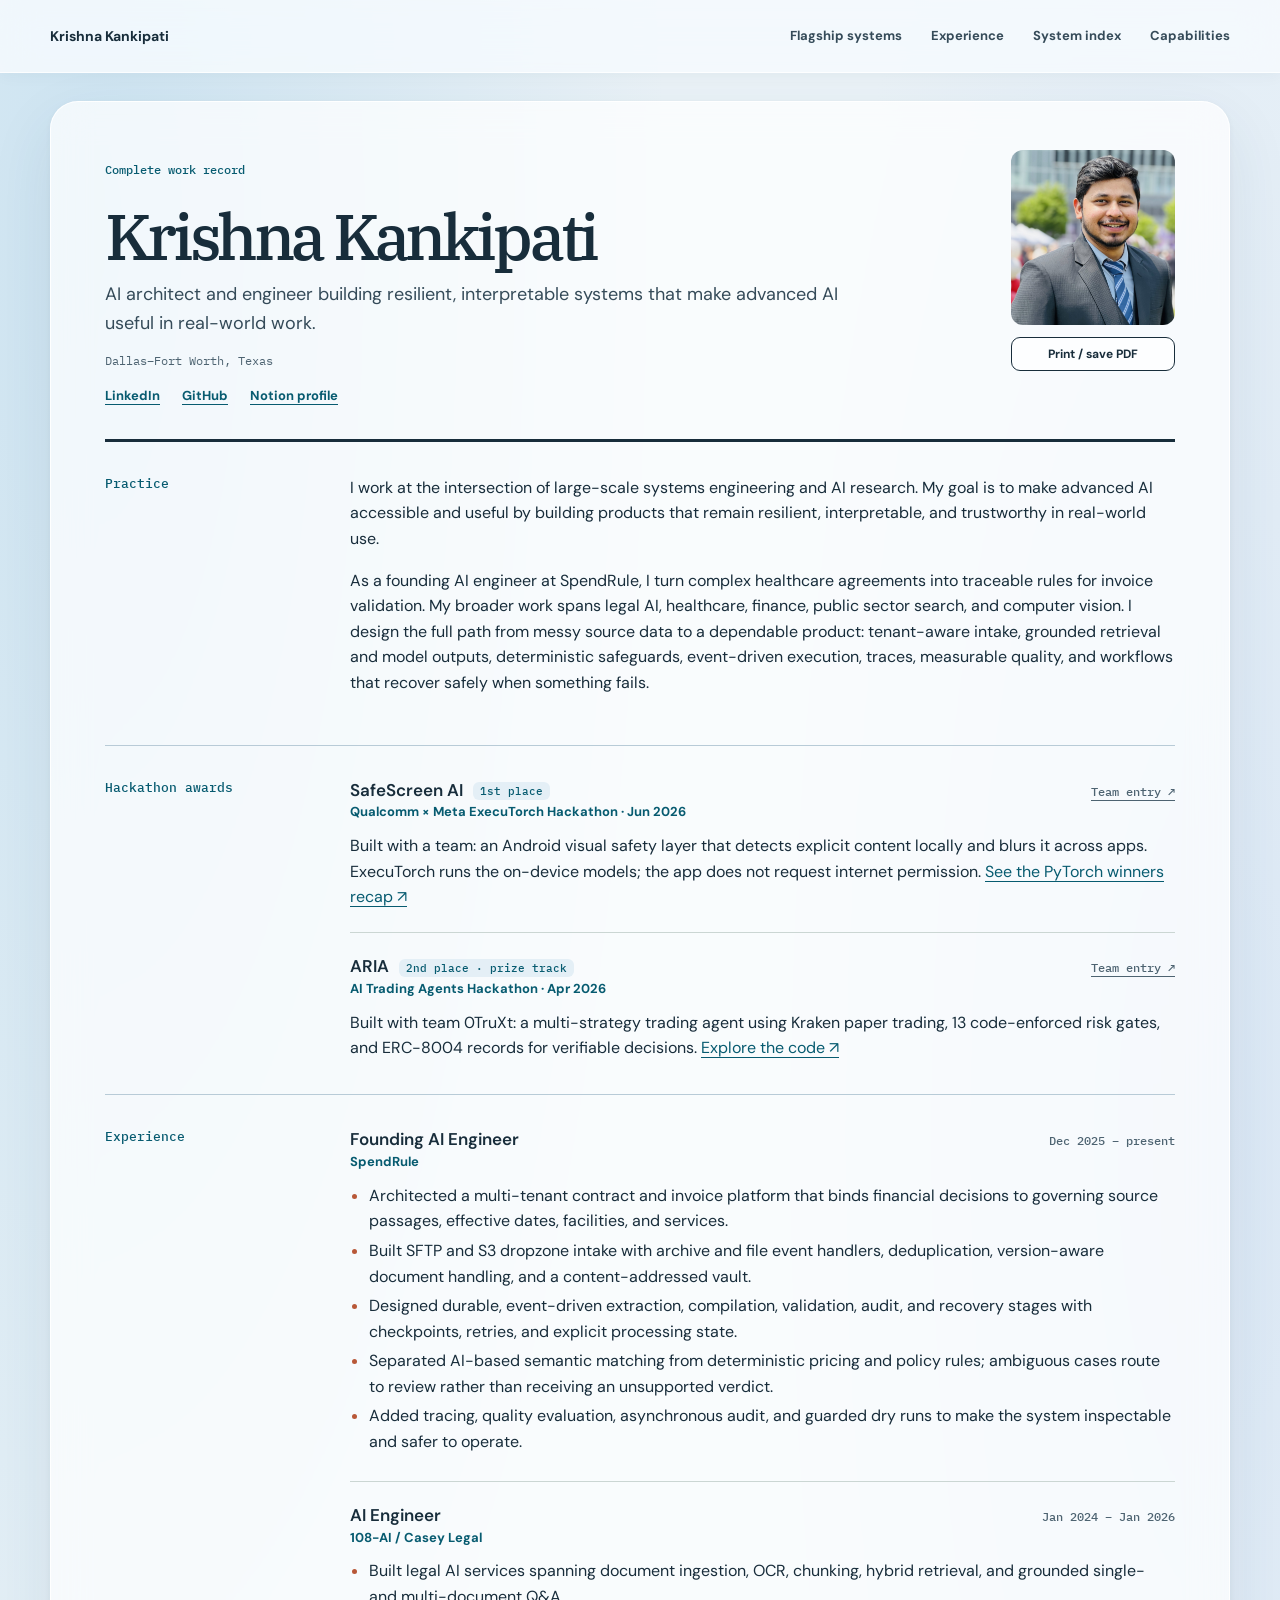
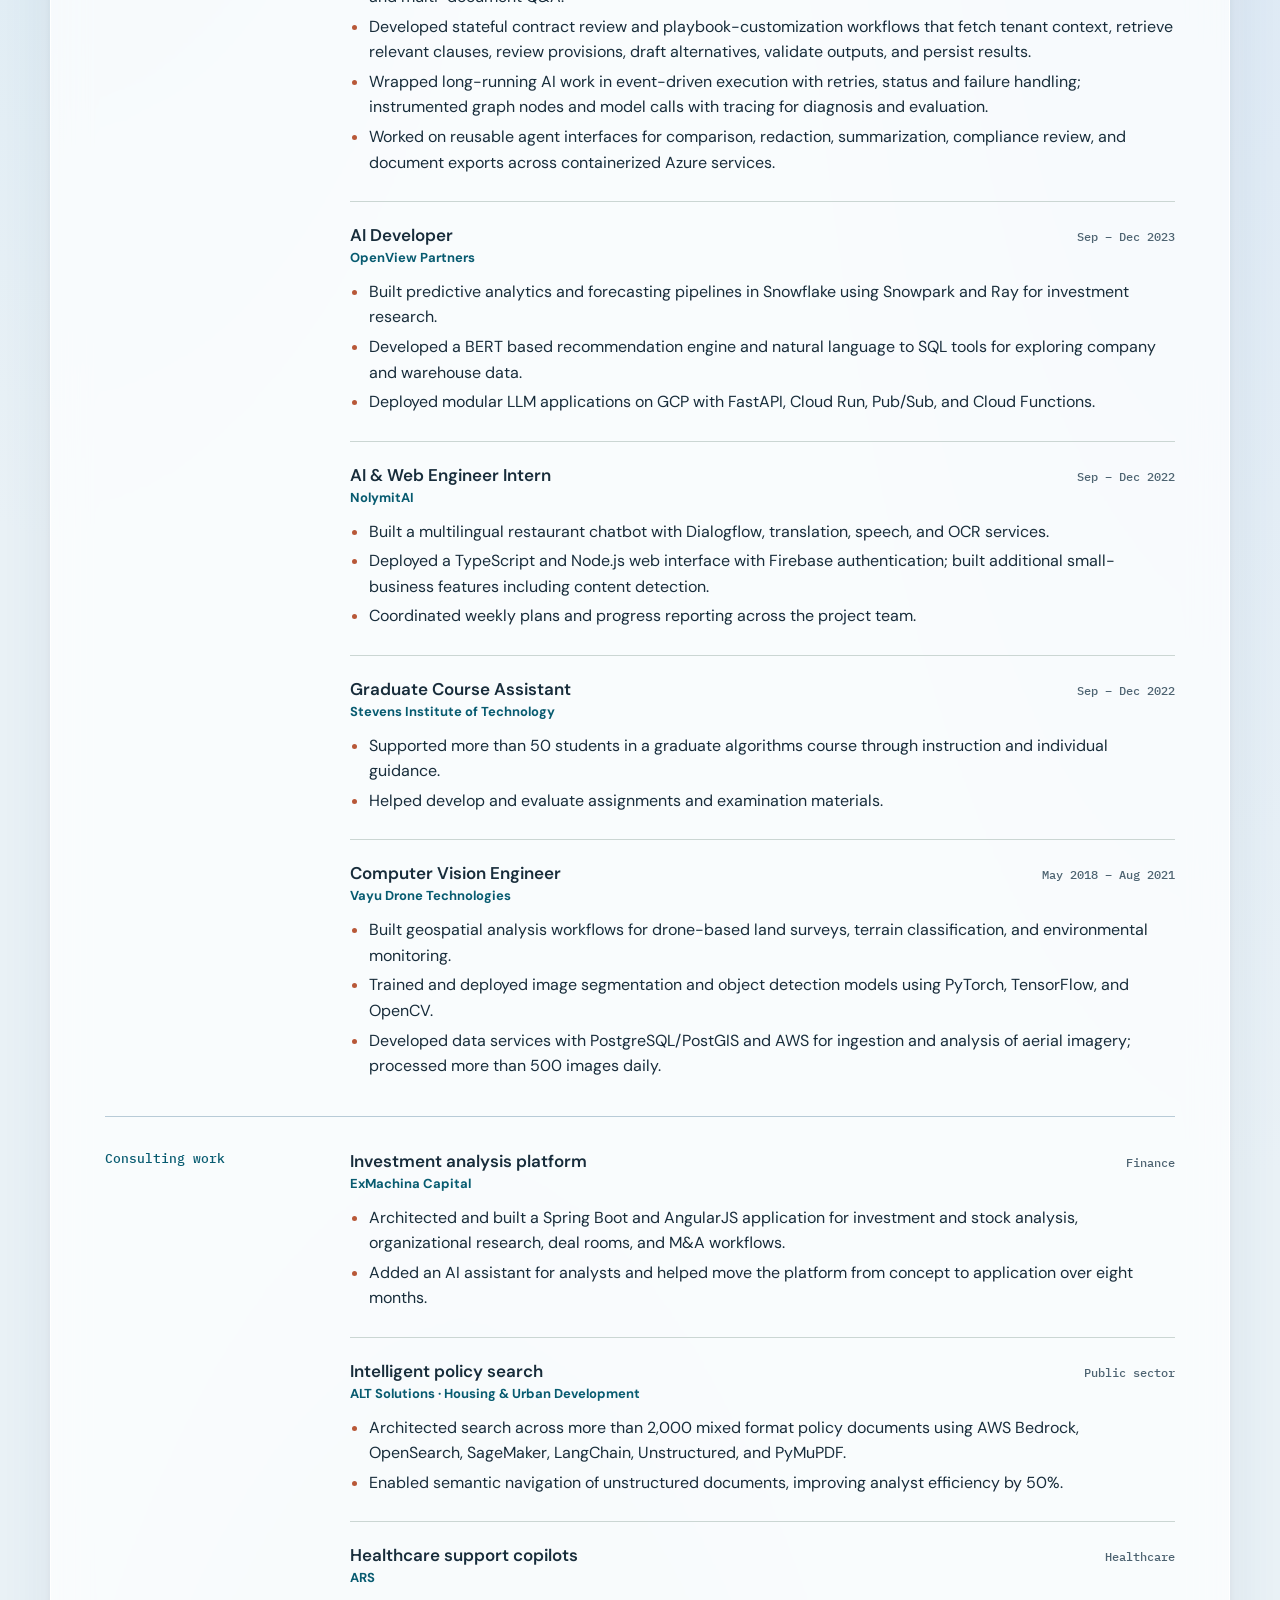
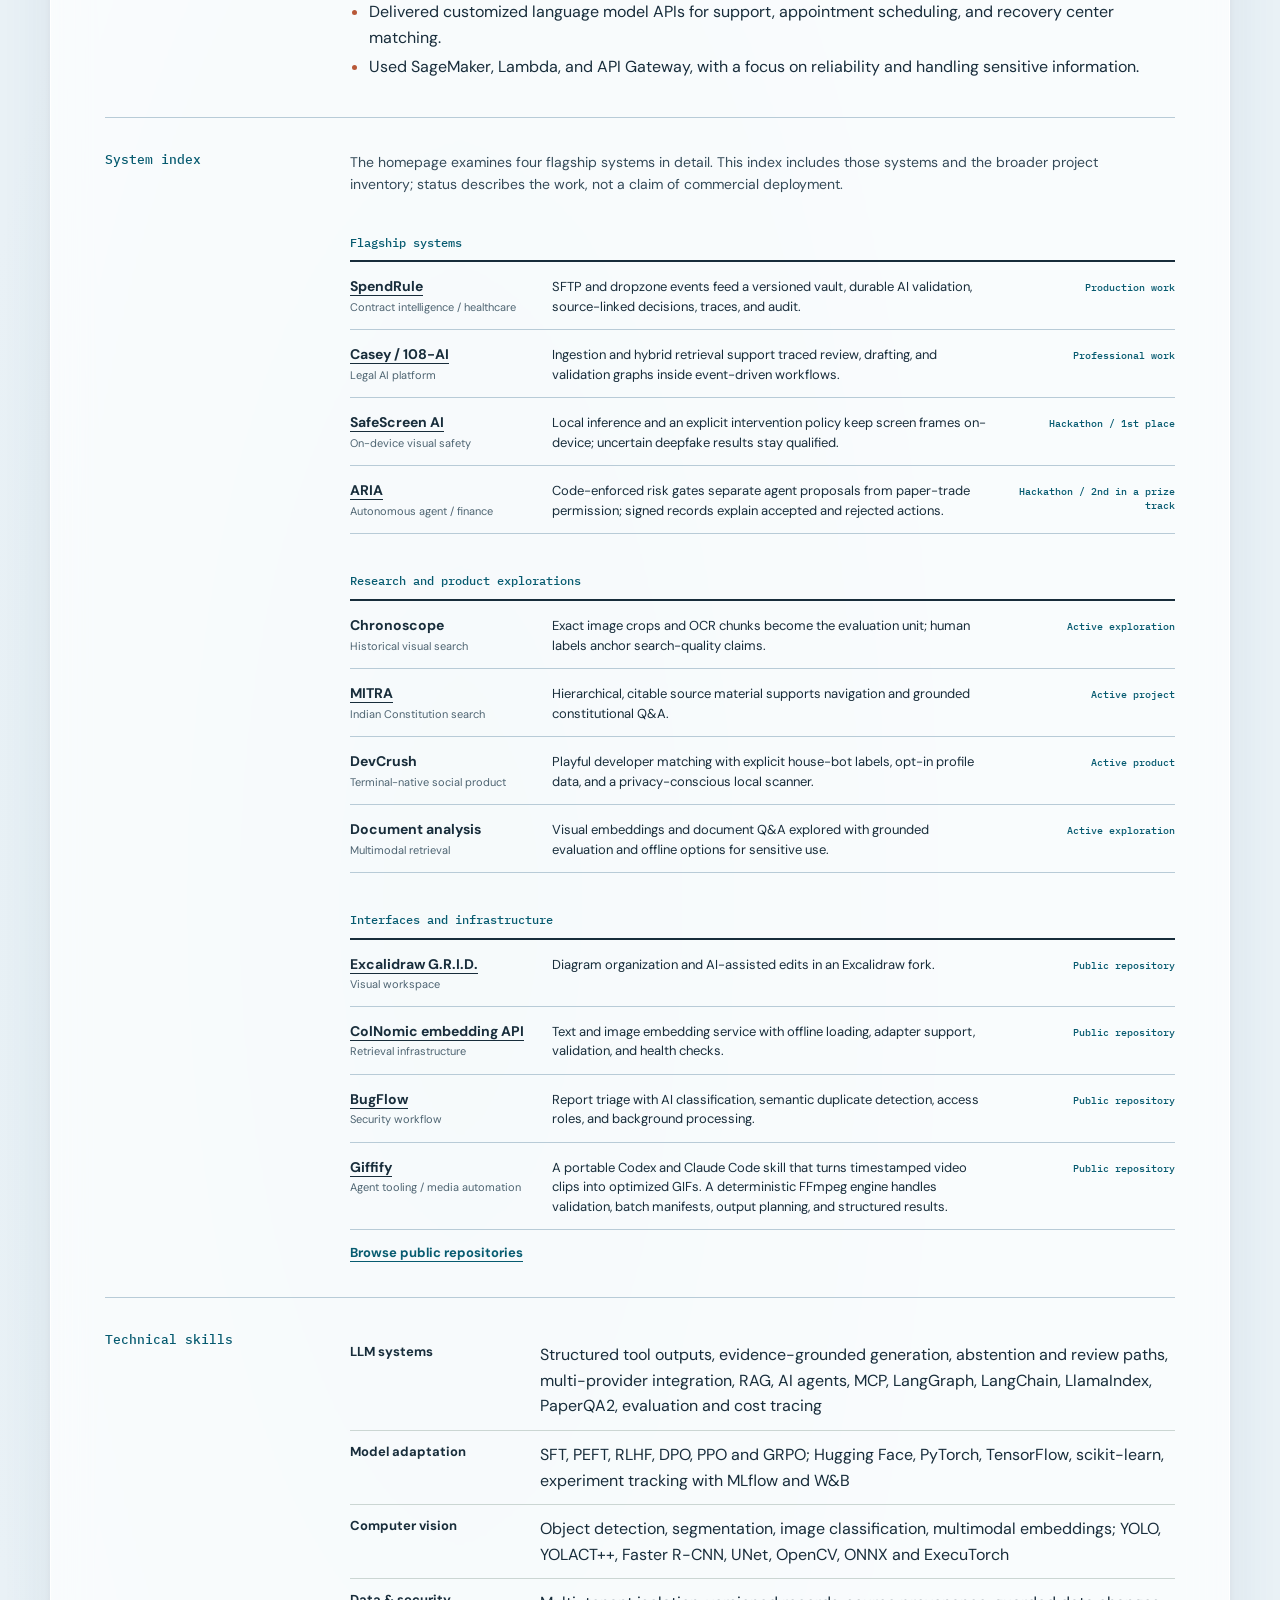
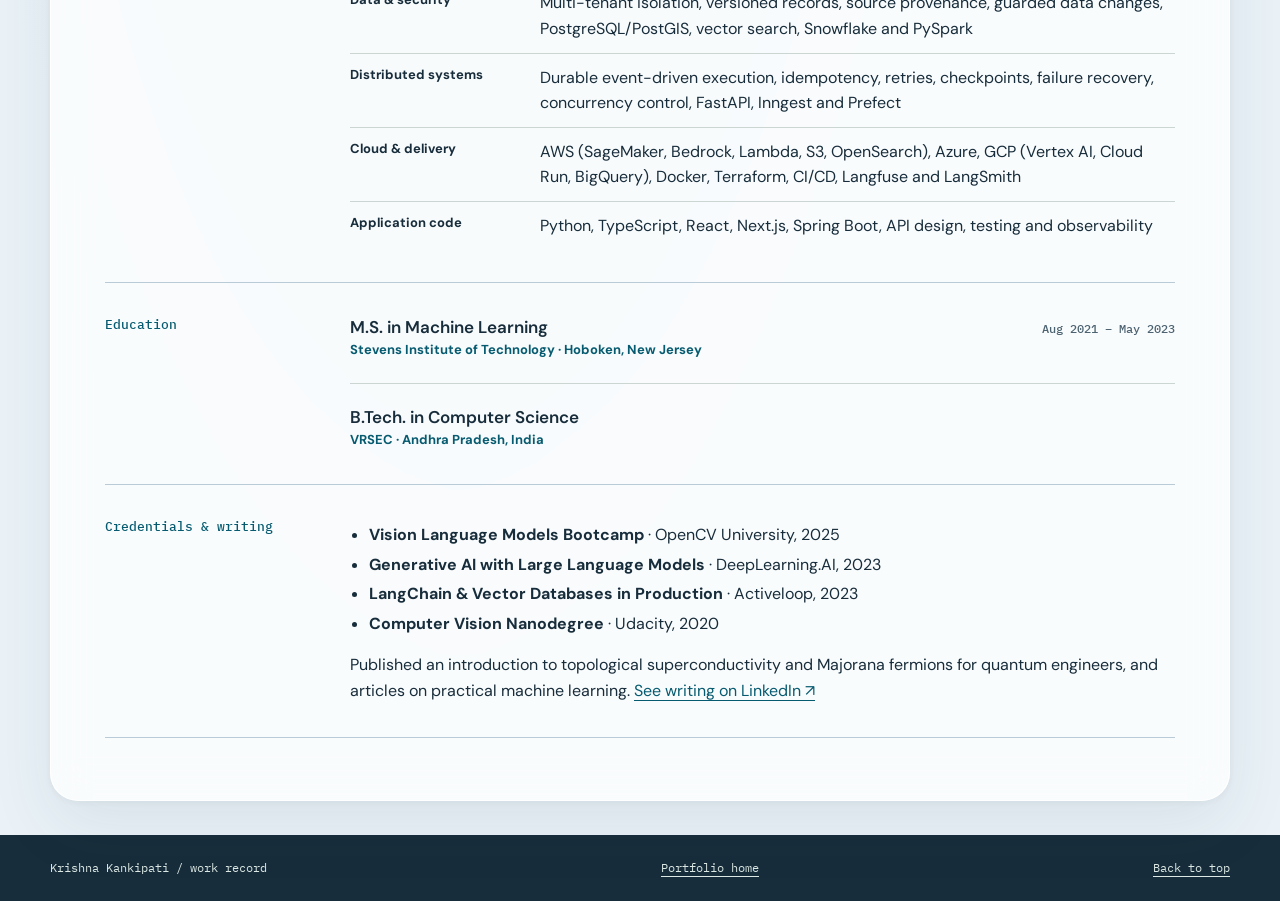
==== commit 5e71841d: "Feature Giffify in CV project inventory" ====
--- a/cv.html
+++ b/cv.html
@@ -52,7 +52,7 @@
         <div class="inventory-row"><div><a href="https://github.com/Krishna2709/excalidraw-G.R.I.D" target="_blank" rel="noopener noreferrer">Excalidraw G.R.I.D.</a><small>Visual workspace</small></div><p>Diagram organization and AI-assisted edits in an Excalidraw fork.</p><span>Public repository</span></div>
         <div class="inventory-row"><div><a href="https://github.com/Krishna2709/nomic-vlm-inference" target="_blank" rel="noopener noreferrer">ColNomic embedding API</a><small>Retrieval infrastructure</small></div><p>Text and image embedding service with offline loading, adapter support, validation, and health checks.</p><span>Public repository</span></div>
         <div class="inventory-row"><div><a href="https://github.com/Krishna2709/BugFlow" target="_blank" rel="noopener noreferrer">BugFlow</a><small>Security workflow</small></div><p>Report triage with AI classification, semantic duplicate detection, access roles, and background processing.</p><span>Public repository</span></div>
-        <div class="inventory-row"><div><a href="https://github.com/Krishna2709/MLOps-Projects" target="_blank" rel="noopener noreferrer">MLOps projects</a><small>Model lifecycle</small></div><p>Applied examples spanning training, evaluation, and deployment.</p><span>Public repository</span></div>
+        <div class="inventory-row"><div><a href="https://github.com/Krishna2709/giffify" target="_blank" rel="noopener noreferrer">Giffify</a><small>Agent tooling / media automation</small></div><p>A portable Codex and Claude Code skill that turns timestamped video clips into optimized GIFs. A deterministic FFmpeg engine handles validation, batch manifests, output planning, and structured results.</p><span>Public repository</span></div>
       </div>
       <p class="inventory-outro"><a href="https://github.com/Krishna2709?tab=repositories" target="_blank" rel="noopener noreferrer">Browse public repositories</a></p>
     </div></section>
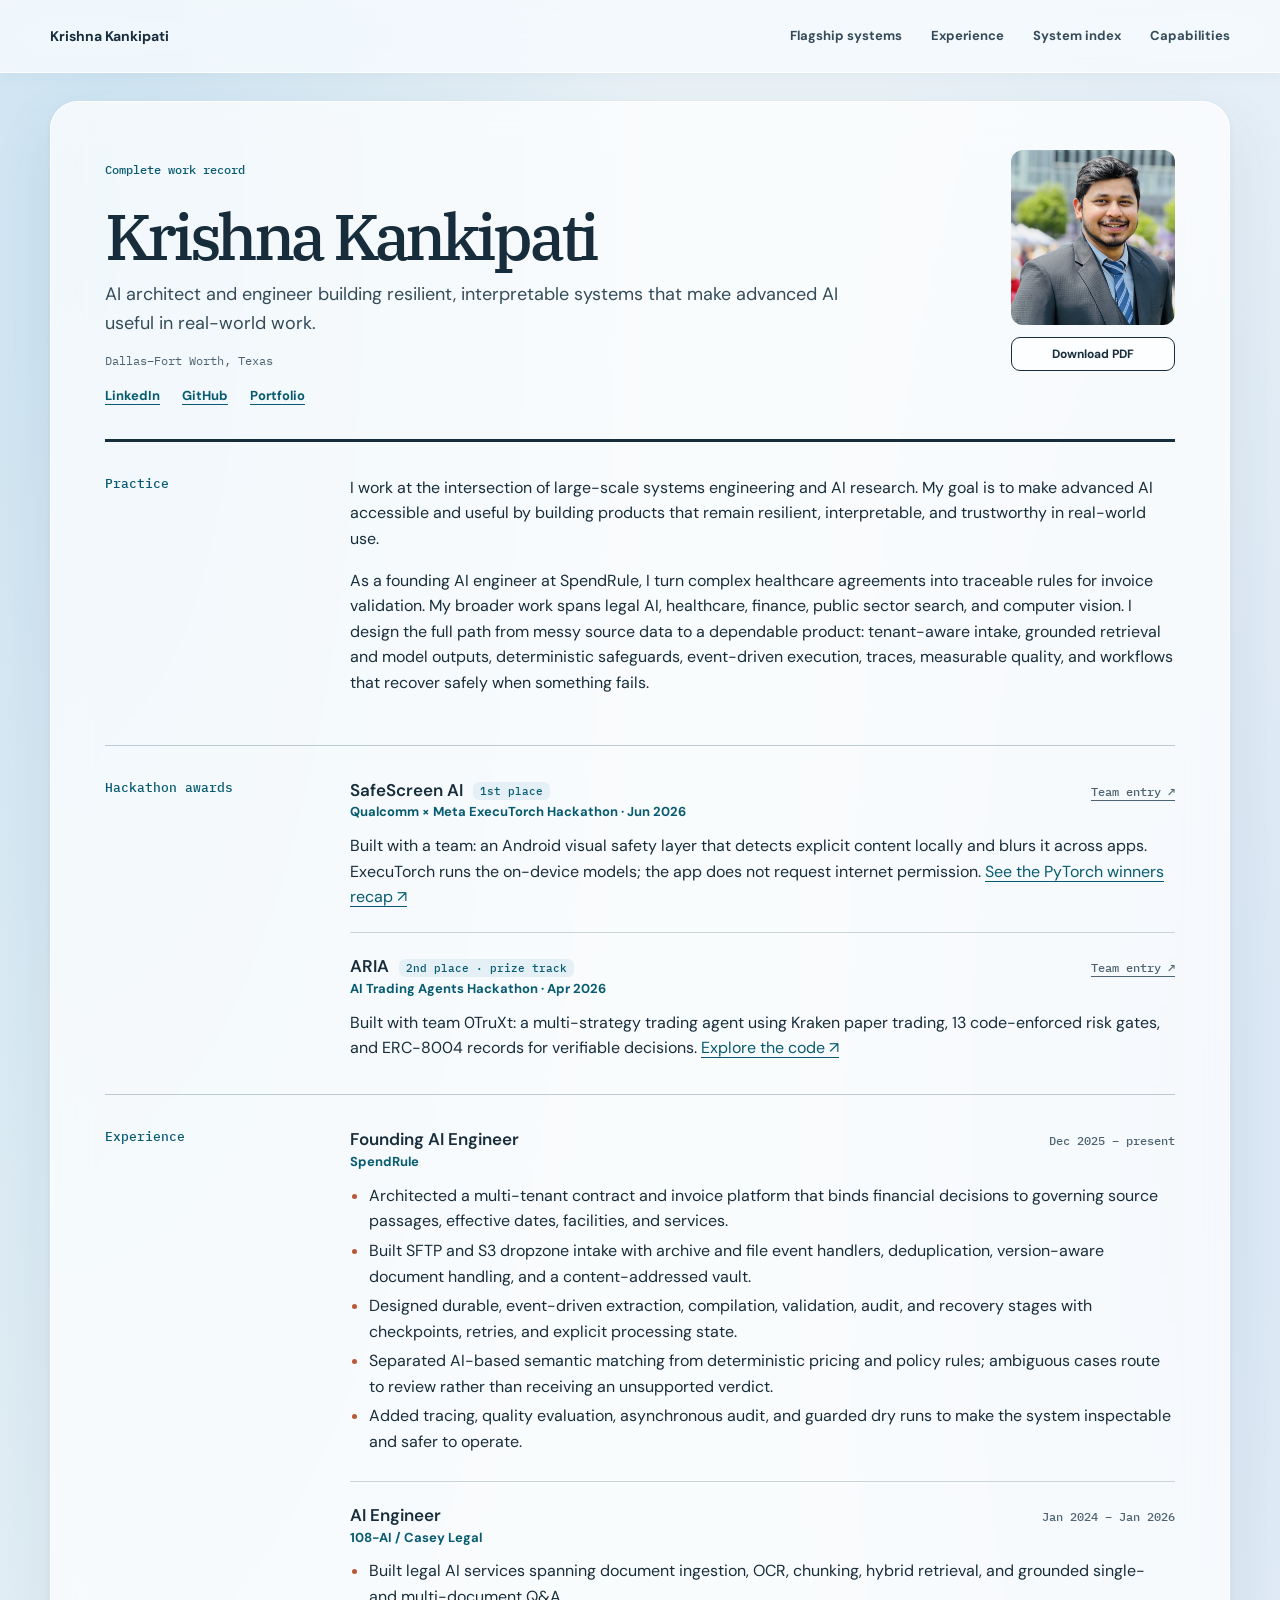
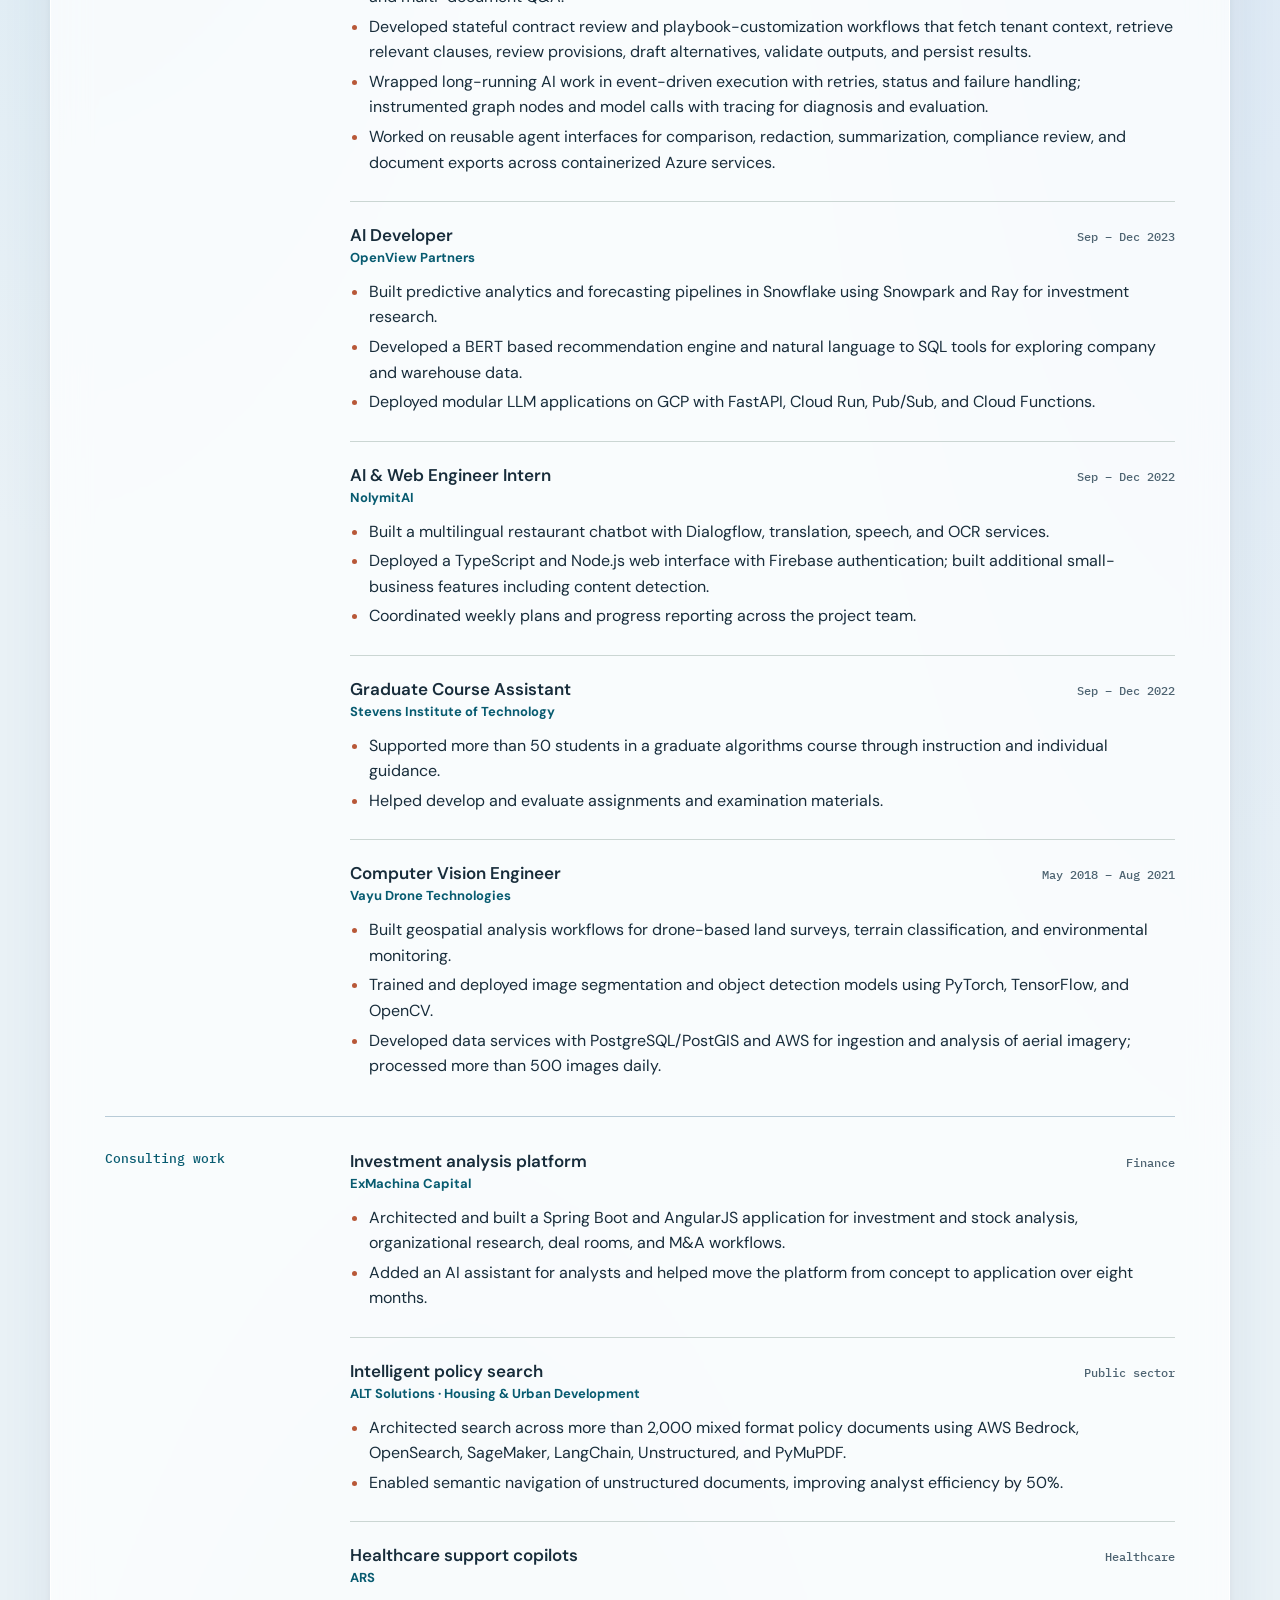
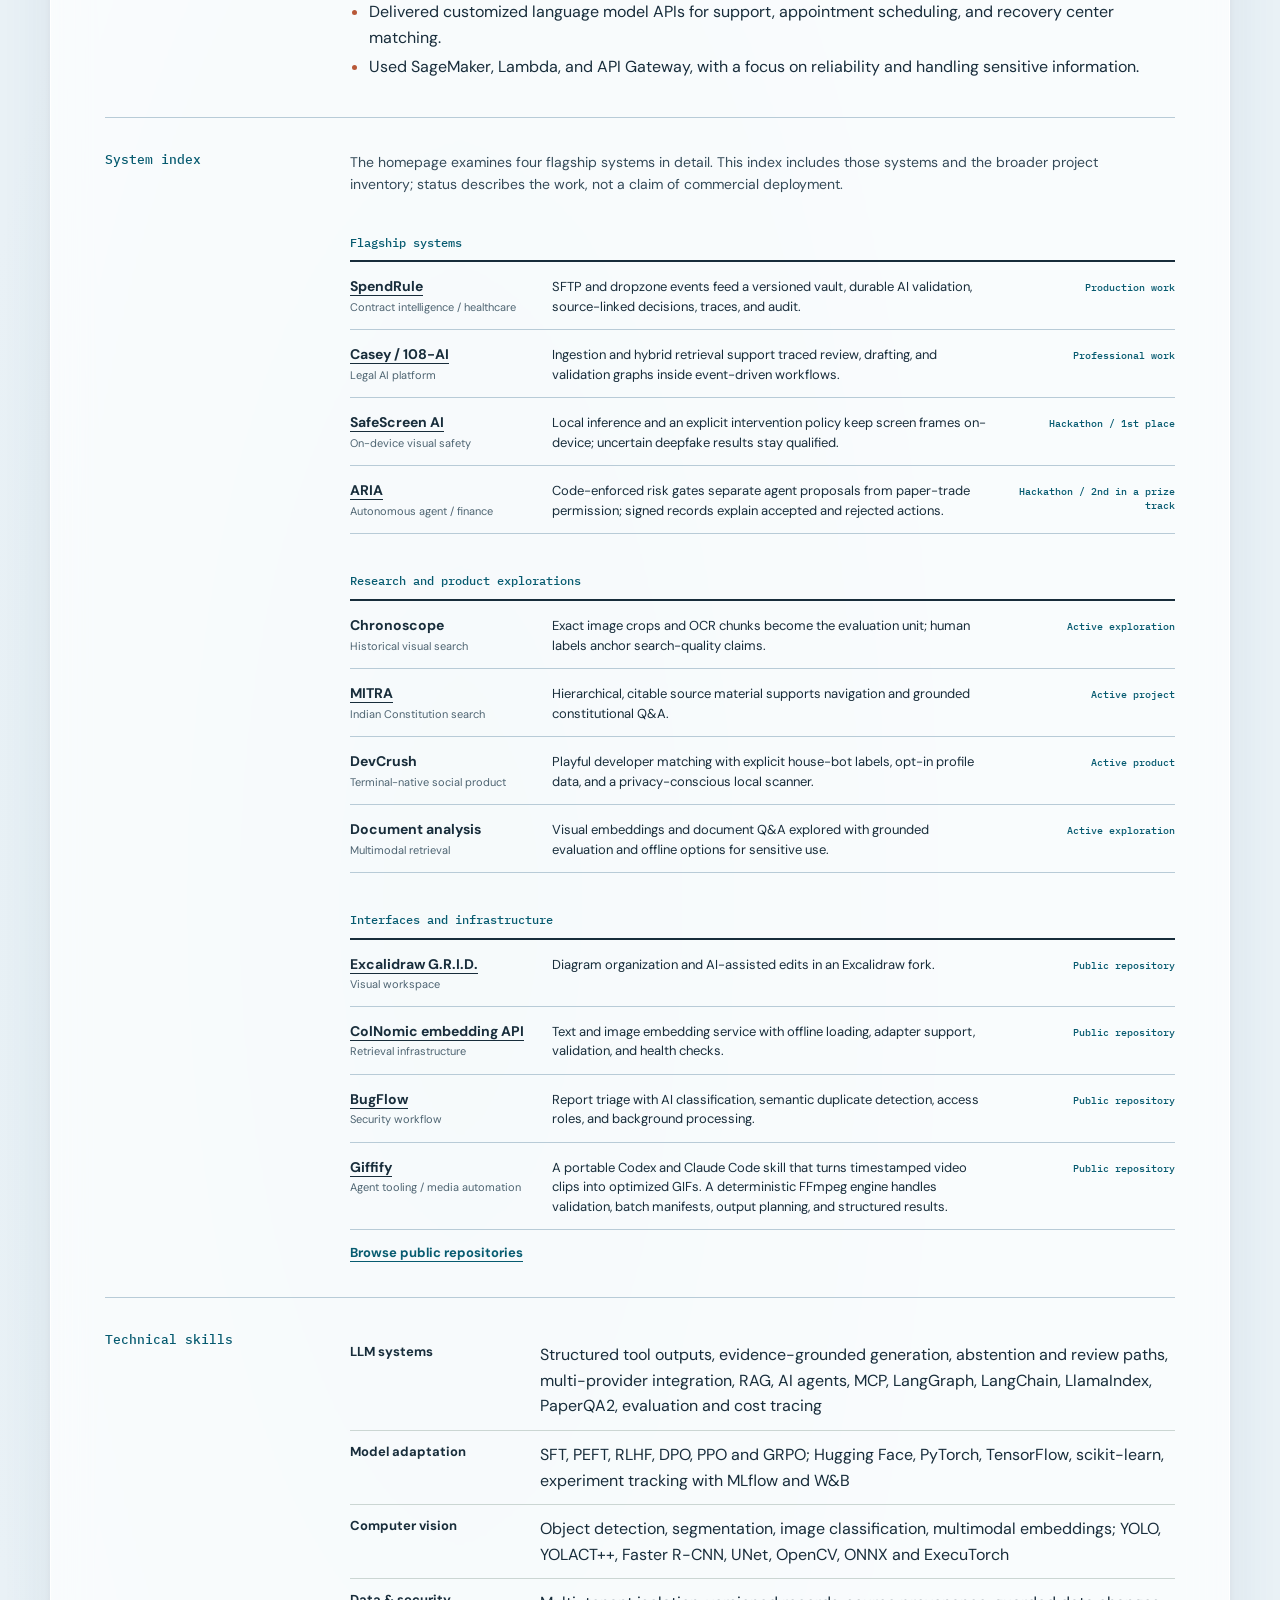
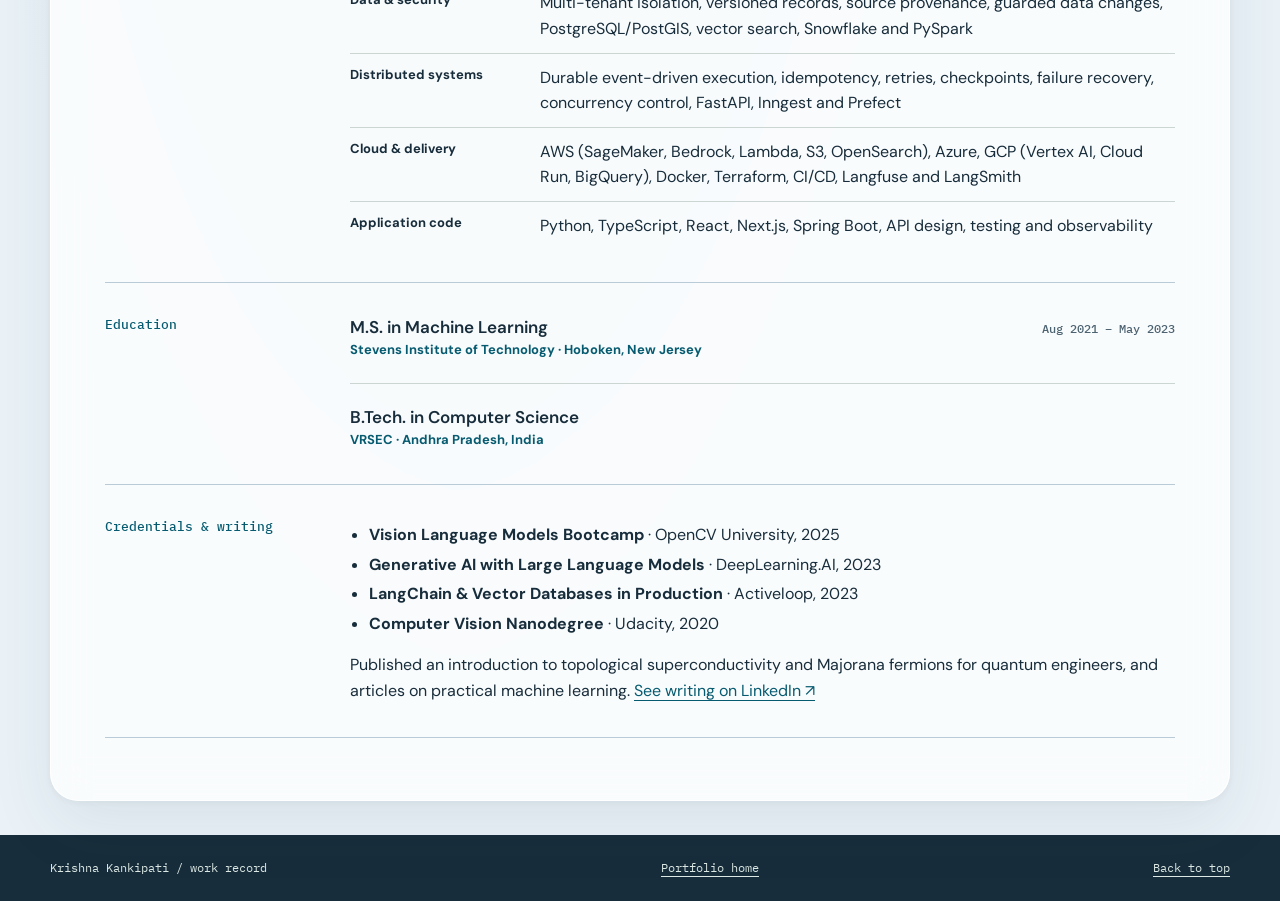
==== commit c52538d5: "Provide verified PDF download with clickable resume links" ====
--- a/cv.html
+++ b/cv.html
@@ -2,8 +2,22 @@
 <html lang="en">
 <head>
   <meta charset="utf-8"><meta name="viewport" content="width=device-width,initial-scale=1">
-  <meta name="description" content="Krishna Kankipati — complete work record: experience, systems, skills, and education.">
-  <title>Krishna Kankipati — work record</title>
+  <meta name="description" content="Krishna Kankipati's AI engineering CV: founding engineer at SpendRule, legal AI at 108-AI, selected systems, technical skills, and hackathon awards.">
+  <title>Krishna Kankipati | AI Engineer CV &amp; Projects</title>
+  <link rel="canonical" href="https://krishna2709.github.io/portfolio/cv.html">
+  <meta property="og:type" content="profile">
+  <meta property="og:site_name" content="Krishna Kankipati">
+  <meta property="og:title" content="Krishna Kankipati | AI Engineer CV &amp; Projects">
+  <meta property="og:description" content="Experience, systems, skills, and awards from AI architect and founding engineer Krishna Kankipati.">
+  <meta property="og:url" content="https://krishna2709.github.io/portfolio/cv.html">
+  <meta property="og:image" content="https://krishna2709.github.io/portfolio/assets/social-preview.jpg">
+  <meta property="og:image:width" content="1200">
+  <meta property="og:image:height" content="630">
+  <meta property="og:image:alt" content="Krishna Kankipati beside the words AI should be accessible and reliable enough to use">
+  <meta name="twitter:card" content="summary_large_image">
+  <meta name="twitter:title" content="Krishna Kankipati | AI Engineer CV &amp; Projects">
+  <meta name="twitter:description" content="Experience, systems, skills, and awards from AI architect Krishna Kankipati.">
+  <meta name="twitter:image" content="https://krishna2709.github.io/portfolio/assets/social-preview.jpg">
   <link rel="preconnect" href="https://fonts.googleapis.com"><link rel="preconnect" href="https://fonts.gstatic.com" crossorigin>
   <link href="https://fonts.googleapis.com/css2?family=DM+Sans:wght@400;500;600;700&family=IBM+Plex+Mono:wght@400;500;600&family=IBM+Plex+Serif:wght@400;500;600&display=swap" rel="stylesheet">
   <link rel="stylesheet" href="styles.css">
@@ -14,8 +28,8 @@
   <main id="main" class="container cv">
     <header class="cv-header">
       <div class="cv-title-block"><p class="section-marker">Complete work record</p><h1>Krishna Kankipati</h1><p class="cv-subtitle">AI architect and engineer building resilient, interpretable systems that make advanced AI useful in real-world work.</p><p class="location">Dallas–Fort Worth, Texas</p></div>
-      <div class="cv-identity"><img class="portrait" src="assets/krishna-headshot.jpg" alt="Krishna Kankipati" width="1311" height="1400"><button class="print-button" type="button" onclick="window.print()">Print / save PDF</button></div>
-      <div class="contact-links" aria-label="Profile links"><a href="https://www.linkedin.com/in/krishnacse/" target="_blank" rel="noopener noreferrer">LinkedIn</a><a href="https://github.com/Krishna2709" target="_blank" rel="noopener noreferrer">GitHub</a><a href="https://sharp-orbit-352.notion.site/Hi-there-I-am-Krishna-Kankipati-265320b3ca8d81618759cb94e03307bf" target="_blank" rel="noopener noreferrer">Notion profile</a></div>
+      <div class="cv-identity"><img class="portrait" src="assets/krishna-headshot.jpg" alt="Krishna Kankipati" width="1311" height="1400"><a class="print-button" href="assets/krishna-kankipati-resume.pdf" download="Krishna-Kankipati-Resume.pdf">Download PDF</a></div>
+      <div class="contact-links" aria-label="Profile links"><a href="https://www.linkedin.com/in/krishnacse/" target="_blank" rel="noopener noreferrer">LinkedIn</a><a href="https://github.com/Krishna2709" target="_blank" rel="noopener noreferrer">GitHub</a><a href="https://krishna2709.github.io/portfolio/">Portfolio</a></div>
     </header>
     <section class="cv-section summary" aria-labelledby="profile-heading"><h2 id="profile-heading">Practice</h2><div class="section-body"><p>I work at the intersection of large-scale systems engineering and AI research. My goal is to make advanced AI accessible and useful by building products that remain resilient, interpretable, and trustworthy in real-world use.</p><p>As a founding AI engineer at SpendRule, I turn complex healthcare agreements into traceable rules for invoice validation. My broader work spans legal AI, healthcare, finance, public sector search, and computer vision. I design the full path from messy source data to a dependable product: tenant-aware intake, grounded retrieval and model outputs, deterministic safeguards, event-driven execution, traces, measurable quality, and workflows that recover safely when something fails.</p></div></section>
     <section class="cv-section" id="awards" aria-labelledby="awards-heading"><h2 id="awards-heading">Hackathon awards</h2><div class="section-body">
--- a/styles.css
+++ b/styles.css
@@ -135,7 +135,7 @@
 .location { margin: 0; color: var(--muted); font: 12px var(--mono); }
 .cv-identity { display: flex; flex-direction: column; gap: 12px; align-items: stretch; }
 .portrait { display: block; width: 100%; height: 175px; object-fit: cover; object-position: center 30%; }
-.print-button { border: 1px solid var(--ink); background: transparent; color: var(--ink); padding: 8px; font: 700 12px var(--sans); cursor: pointer; }
+.print-button { border: 1px solid var(--ink); background: transparent; color: var(--ink); padding: 8px; font: 700 12px var(--sans); cursor: pointer; text-align: center; text-decoration: none; }
 .print-button:hover { background: var(--ink); color: white; }
 .contact-links { display: flex; gap: 22px; flex-wrap: wrap; grid-column: 1 / -1; font-size: 13px; font-weight: 700; }
 .cv-section { display: grid; grid-template-columns: 195px minmax(0, 1fr); gap: 50px; padding: 33px 0; border-bottom: 1px solid var(--rule); scroll-margin-top: 20px; }
@@ -299,6 +299,6 @@
   .inventory-row > span, .inventory-row small { font-size: 7pt; }
   .section-marker, .entry time, .entry-type, .inventory-group > h3 { font-size: 8pt; }
   .skill-list > div { padding: 4px 0; }
-  a { color: #111; text-decoration: none; }
+  a { color: #111; text-decoration: underline; }
 }
 @media (prefers-reduced-motion: reduce) { html { scroll-behavior: auto; } }
